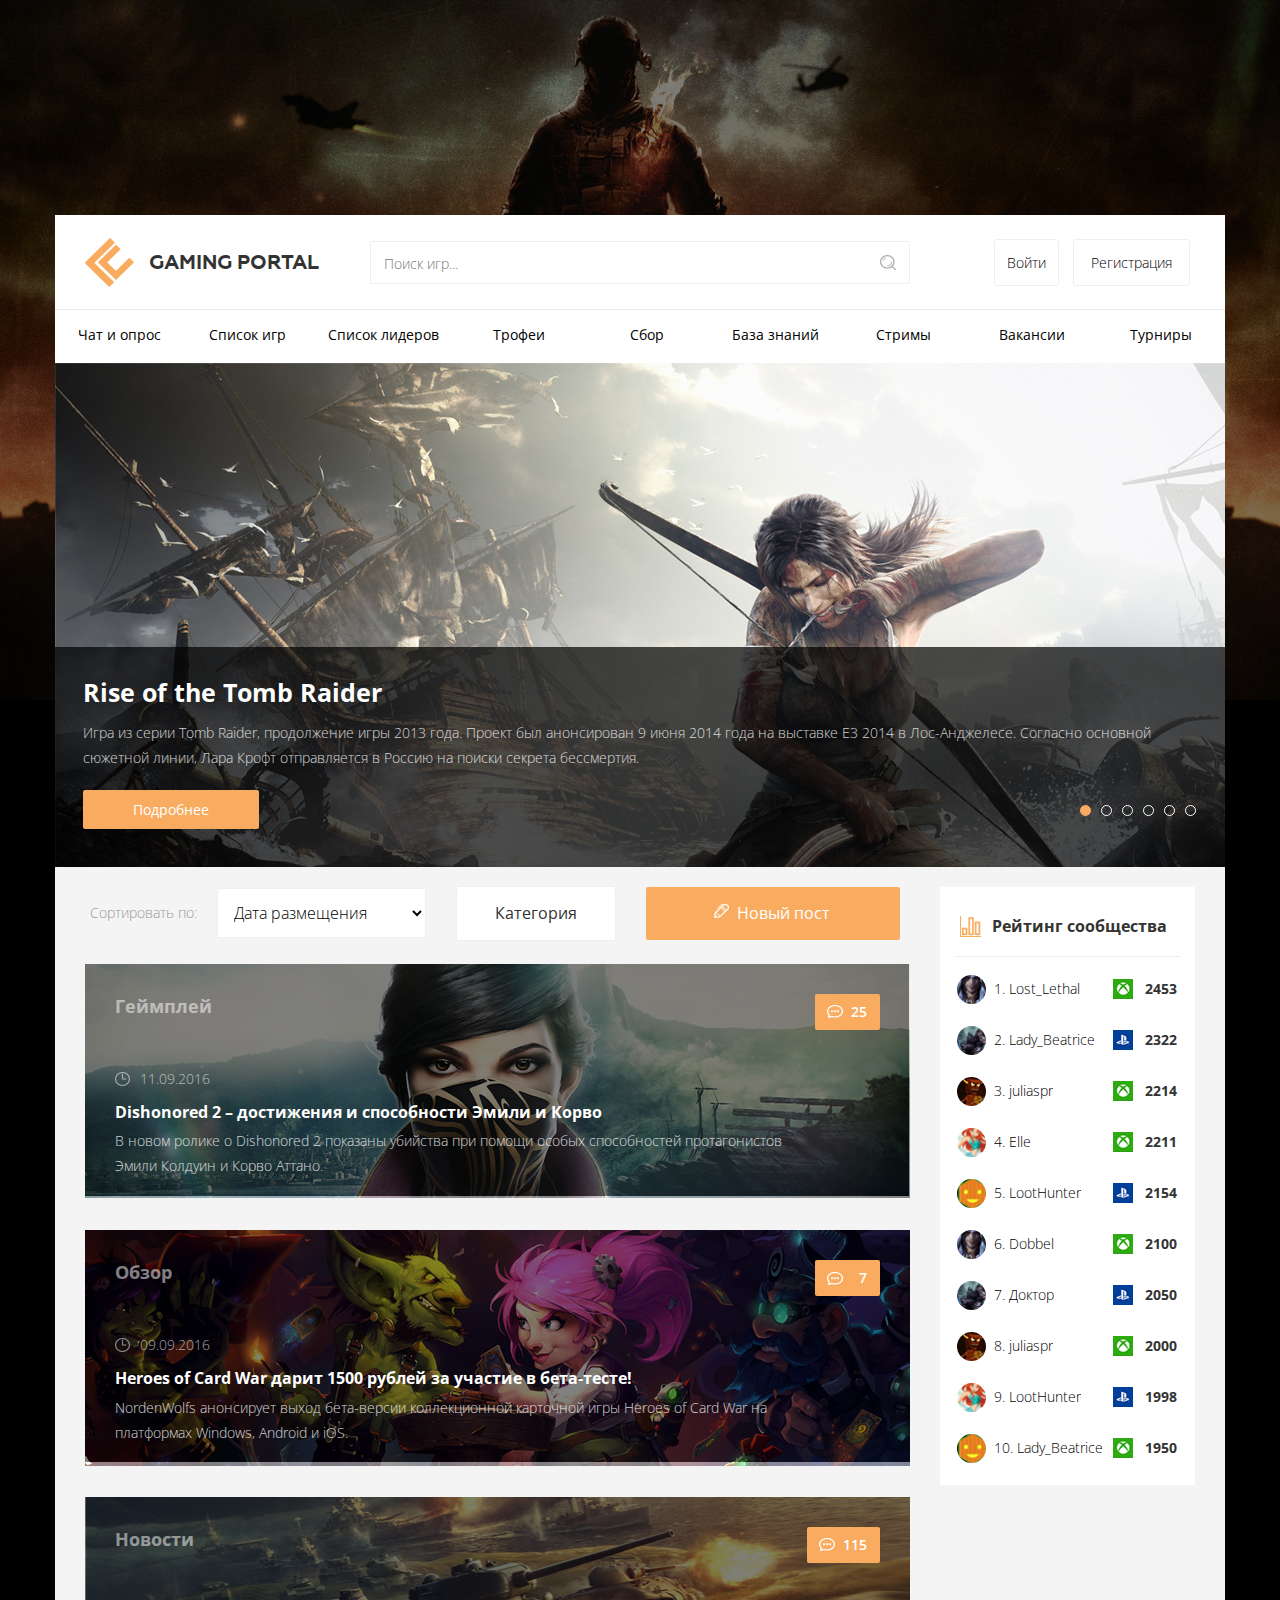
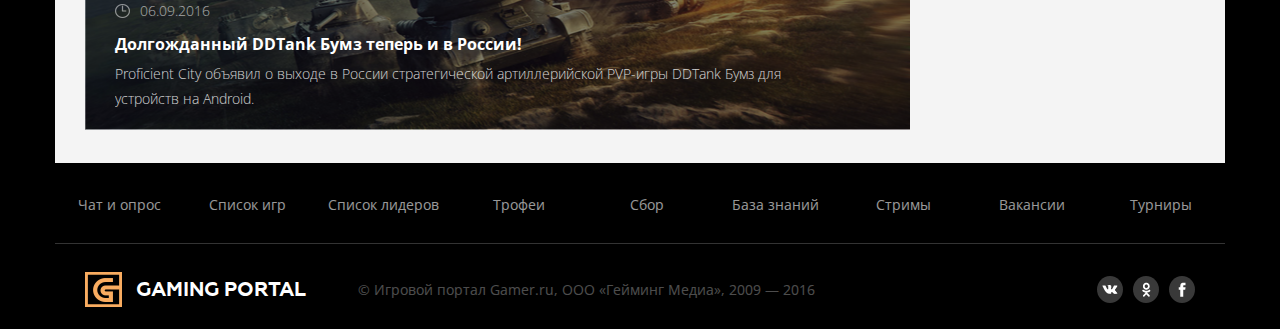
==== index.html @ e9c582f6 "first commit" ====
<!DOCTYPE html>
<html lang="en">
  <head>
    <meta content="text/html; charset=utf-8" http-equiv="Content-Type">
    <meta http-equiv="X-UA-Compatible" content="IE=edge,chrome=1">
    <meta name="viewport" content="width=device-width, initial-scale=1, minimum-scale=1, maximum-scale=1">
    <title>GamePortal2016</title>
    <link rel="stylesheet" href="https://fonts.googleapis.com/css?family=Open+Sans:300,300i,400,400i,600,600i,700,700i,800,800i&amp;amp;subset=cyrillic">
    <link rel="stylesheet" href="/static/css/normalize.css">
    <link rel="stylesheet" href="/static/css/bootstrap.css">
    <link rel="stylesheet" href="/static/css/style.css">
    <script src="/static/libs/jquery-3.1.1.min.js"></script>
    <script src="/static/libs/bootstrap.min.js"></script>
    <script src="/static/js/main.min.js"></script>
    
    
  </head>
  <body>
    
    
    <div class="wrapper">
      <div class="wrapper__content">
        <header class="header">
          <div class="container">
            <div class="layout">
              <div class="block block__header header__logo">
                <image class="header__logo-img" src="/static/img/header__logo.png" alt="logo"></image>
                <h2 class="header__logo-title">Gaming Portal</h2>
              </div>
              <div class="block block__header header__searchform">
                <input class="input input__search" type="text" name="search-games" placeholder="Поиск игр...">
              </div>
              <div class="block block__header header__login">
                <div class="header__login-img"></div><a class="header__login-log" href="#">Войти</a><a class="header__login-reg" href="#">Регистрация</a>
              </div>
            </div>
          </div>
        </header>
        <ul class="t-menu">
          <li class="t-menu__item"><a class="t-menu__link" href="/">Чат и опрос</a></li>
          <li class="t-menu__item"><a class="t-menu__link" href="/">Список игр</a></li>
          <li class="t-menu__item"><a class="t-menu__link" href="/">Список лидеров</a></li>
          <li class="t-menu__item"><a class="t-menu__link" href="/">Трофеи</a></li>
          <li class="t-menu__item"><a class="t-menu__link" href="/">Сбор</a></li>
          <li class="t-menu__item"><a class="t-menu__link" href="/">База знаний</a></li>
          <li class="t-menu__item"><a class="t-menu__link" href="/">Стримы</a></li>
          <li class="t-menu__item"><a class="t-menu__link" href="/">Вакансии</a></li>
          <li class="t-menu__item"><a class="t-menu__link" href="/">Турниры</a></li>
        </ul>
        
<link rel="stylesheet" href="/static/css/swiper.min.css"/>
<script src="/static/libs/swiper.min.js"></script>
<div class="layout">
  <div class="slider__main swiper-container">
    <div class="swiper-wrapper">
      <div class="swiper-slide slider__main-item" style="background: url(/static/img/main__slider-1.jpg) no-repeat">
        <div class="slider__main-transparency"></div>
        <div class="slider__main-content">
          <div class="container">
            <div class="block">
              <h1 class="slider__main-title">Rise of the Tomb Raider</h1>
              <p class="slider__main-desc">Игра из серии Tomb Raider, продолжение игры 2013 года. Проект был анонсирован 9 июня 2014 года на выставке E3 2014 в Лос-Анджелесе. Согласно основной сюжетной линии, Лара Крофт отправляется в Россию на поиски секрета бессмертия.</p><a class="slider__main-button" href="#">Подробнее</a>
            </div>
          </div>
        </div>
      </div>
      <div class="swiper-slide slider__main-item" style="background: url(/static/img/main__slider-2.jpg) no-repeat">
        <div class="slider__main-transparency"></div>
        <div class="slider__main-content">
          <div class="container">
            <div class="block">
              <h1 class="slider__main-title">Dishonored 2</h1>
              <p class="slider__main-desc">В новом ролике о Dishonored 2 показаны убийства при помощи особых способностей протагонистов Эмили Колдуин и Корво Аттано. В нём продемонстрированы пособности Эмили: световая стена, домино, притяжение, двойник и транспозиция, лёгкая тень, рой трупных ос, а также способности Корво.</p><a class="slider__main-button" href="#">Подробнее</a>
            </div>
          </div>
        </div>
      </div>
      <div class="swiper-slide slider__main-item" style="background: url(/static/img/main__slider-3.png) no-repeat">
        <div class="slider__main-transparency"></div>
        <div class="slider__main-content">
          <div class="container">
            <div class="block">
              <h1 class="slider__main-title">Rise of the Tomb Raider</h1>
              <p class="slider__main-desc">Игра из серии Tomb Raider, продолжение игры 2013 года. Проект был анонсирован 9 июня 2014 года на выставке E3 2014 в Лос-Анджелесе. Согласно основной сюжетной линии, Лара Крофт отправляется в Россию на поиски секрета бессмертия.</p><a class="slider__main-button" href="#">Подробнее</a>
            </div>
          </div>
        </div>
      </div>
      <div class="swiper-slide slider__main-item" style="background: url(/static/img/main__slider-1.jpg) no-repeat">
        <div class="slider__main-transparency"></div>
        <div class="slider__main-content">
          <div class="container">
            <div class="block">
              <h1 class="slider__main-title">Rise of the Tomb Raider</h1>
              <p class="slider__main-desc">В новом ролике о Dishonored 2 показаны убийства при помощи особых способностей протагонистов Эмили Колдуин и Корво Аттано. В нём продемонстрированы пособности Эмили: световая стена, домино, притяжение, двойник и транспозиция, лёгкая тень, рой трупных ос, а также способности Корво.</p><a class="slider__main-button" href="#">Подробнее</a>
            </div>
          </div>
        </div>
      </div>
      <div class="swiper-slide slider__main-item" style="background: url(/static/img/main__slider-2.jpg) no-repeat">
        <div class="slider__main-transparency"></div>
        <div class="slider__main-content">
          <div class="container">
            <div class="block">
              <h1 class="slider__main-title">Rise of the Tomb Raider</h1>
              <p class="slider__main-desc">Игра из серии Tomb Raider, продолжение игры 2013 года. Проект был анонсирован 9 июня 2014 года на выставке E3 2014 в Лос-Анджелесе. Согласно основной сюжетной линии, Лара Крофт отправляется в Россию на поиски секрета бессмертия.</p><a class="slider__main-button" href="#">Подробнее</a>
            </div>
          </div>
        </div>
      </div>
      <div class="swiper-slide slider__main-item" style="background: url(/static/img/main__slider-3.png) no-repeat">
        <div class="slider__main-transparency"></div>
        <div class="slider__main-content">
          <div class="container">
            <div class="block">
              <h1 class="slider__main-title">Rise of the Tomb Raider</h1>
              <p class="slider__main-desc">В новом ролике о Dishonored 2 показаны убийства при помощи особых способностей протагонистов Эмили Колдуин и Корво Аттано. В нём продемонстрированы пособности Эмили: световая стена, домино, притяжение, двойник и транспозиция, лёгкая тень, рой трупных ос, а также способности Корво.</p><a class="slider__main-button" href="#">Подробнее</a>
            </div>
          </div>
        </div>
      </div>
    </div>
    <div class="swiper-pagination"></div>
  </div>
</div>
<script>
  $(function () {
    var sliderMain = new Swiper('.slider__main', {
      loop: true,
      pagination: '.swiper-pagination',
      paginationClickable: true,
      autoplay: 3500,
      effect: 'fade'
    })
  });
</script>
<div class="container container__main">
  <div class="layout">
    <section class="block games">
      <div class="layout">
        <div class="sort">
          <label class="sort__label" for="games__sort-date">Сортировать по:</label>
          <select class="sort__select input" id="games__sort-date">
            <option selected="selected" disabled="disabled" hidden="hidden">Дата размещения</option>
            <option>11.09.2016</option>
            <option>11.09.2016</option>
          </select><a class="sort__category">Категория</a><a class="sort__newpost" data-toggle="modal" data-target="#modal__post">Новый пост</a>
          <div class="tags">
            <ul class="tags__list">
              <li class="tags__item">Все</li>
              <li class="tags__item">Скриншоты</li>
              <li class="tags__item">Фан-арт</li>
              <li class="tags__item">Геймплей</li>
              <li class="tags__item">Фан-видео</li>
              <li class="tags__item">Обзор</li>
              <li class="tags__item">Пресс-релизы</li>
              <li class="tags__item">Анонсы</li>
              <li class="tags__item">Выбор разработчиков</li>
            </ul>
          </div>
        </div>
        <div class="post modal fade" id="modal__post" tabindex="-1" role="dialog" aria-labelledby="modal__post-title">
          <div class="modal-dialog" role="document">
            <div class="modal-content">
              <div class="modal-body post__body">
                <div class="block">
                  <div class="layout"><a class="close modal__close" data-dismiss="modal" aria-label="Close"></a>
                    <h4 class="modal-title" id="modal__post-title">Добавить новый пост</h4>
                  </div>
                  <div class="layout">
                    <input class="input post__input post__input-name" type="text" name="name" placeholder="Название"/>
                  </div>
                  <div class="layout">
                    <select class="input post__select">
                      <option selected="selected" disabled="disabled" hidden="hidden">Выберете категорию</option>
                    </select>
                  </div>
                  <div class="layout"><a class="post__menu-bold"></a><a class="post__menu-italic"></a><a class="post__menu-regular"></a><a class="post__menu-text"></a>
                    <textarea class="input post__textarea" placeholder="Текст вашего поста..." rows="4"></textarea>
                  </div>
                  <div class="layout"><a class="post__add post__add-img">Добавить изображение</a><a class="post__add post__add-video">Добавить видео</a></div>
                  <div class="layout">
                    <label class="post__tags-title" for="post__tag">Теги:</label><br/>
                    <input class="input post__input post__input-share" id="post__tag" type="text" name="tag" placeholder="Новый тег"/><a class="post__share">Добавить</a>
                    <div class="tags">
                      <ul class="tags__list">
                        <li class="tags__item">Все</li>
                        <li class="tags__item">Скриншоты</li>
                        <li class="tags__item">Фан-арт</li>
                        <li class="tags__item">Геймплей</li>
                        <li class="tags__item">Фан-видео</li>
                        <li class="tags__item">Обзор</li>
                        <li class="tags__item">Пресс-релизы</li>
                        <li class="tags__item">Анонсы</li>
                        <li class="tags__item">Выбор разработчиков</li>
                      </ul>
                    </div>
                  </div>
                  <div class="layout">
                    <input class="input post__checkbox" id="post__agree" type="checkbox" name="agree" checked="checked"/>
                    <label class="post__label" for="post__agree">Я согласен<span>&nbsp;с условиями и положениями</span></label>
                  </div>
                  <div class="layout"><a class="post__publish">Опубликовать</a></div>
                </div>
              </div>
            </div>
          </div>
        </div>
      </div>
      <div class="layout">
        <article>
          <div class="games__item" style="background: url(/static/img/game__item-1.png) no-repeat center -.3rem">
            <div class="block"><a class="games__review">25</a>
              <div class="games__transparency">
                <div>Подробнее</div>
              </div>
            </div>
            <div class="block games__container">
              <div class="block">
                <h3 class="games__title-gameplay">Геймплей</h3>
                <div class="games__date"><span>11.09.2016</span></div>
                <h4 class="games__title">Dishonored 2 – достижения и способности Эмили и Корво</h4>
                <p class="games__desc">В новом ролике о Dishonored 2 показаны убийства при помощи особых способностей протагонистов Эмили Колдуин и Корво Аттано.</p>
              </div>
            </div>
            <div class="games__content">
              <div class="block">
                <div class="block games__header">
                  <div class="layout">
                    <div class="games__header-logo" style="background: url(/static/img/rating__logo-1.jpg) no-repeat center"></div>
                    <div class="games__header-name">1. Lost_Lethal</div>
                    <div class="games__header-fork"></div>
                    <div class="games__header-like"></div>
                    <div class="games__header-complain"></div>
                    <div class="games__header-sup">155</div>
                    <div class="games__header-arrows">
                      <div class="games__header-arrows-top"></div>
                      <div class="games__header-arrows-bot"></div>
                    </div>
                  </div>
                </div>
                <div class="block games__body">
                  <div class="layout">
                    <p class="games__text">В новом ролике о Dishonored 2 показаны убийства при помощи особых способностей протагонистов Эмили Колдуин и Корво Аттано. В нём продемонстрированы пособности Эмили: световая стена, домино, притяжение, двойник и транспозиция, лёгкая тень, рой трупных ос, а также способности Корво: изгиб времени и перенос с атакой. Оба персонажа активно пользуются пружинной миной, которая отлично раскидывает врагов.<br><br>Как видите, в ролике сделан упор на зрелищность, и приёмы тихого устранения противников вновь остались за кадром.<br><br>Ну, а для любителей выполнять достижения будет полезен их полный список (нажмите картинку для увеличения), в списке есть и сюжетные достижения, если хотите оставить место сюрпризам, не читайте.</p>
                  </div>
                </div>
                <div class="block games__footer">
                  <div class="layout">
                    <div class="games__footer-genres">
                      <ul class="games__footer-list">
                        <li>RPG</li>
                        <li>Action</li>
                        <li>Bethesda</li>
                        <li>Ubisoft</li>
                        <li>Dishonored</li>
                      </ul>
                    </div>
                  </div>
                  <div class="games__footer-slideup"><a class="games__slideup">Свернуть пост</a></div>
                </div>
              </div><a class="games__comment-link">Комментарии (24)</a>
              <div class="games__comment">
                <div class="block">
                  <div class="layout">
                    <div class="games__comment-title">Оставить свой комментарий</div>
                    <div class="games__comment-logo" style="background: url(/static/img/user__logo.jpg) no-repeat center"></div>
                    <div class="games__comment-container">
                      <textarea class="input games__comment-textarea" placeholder="Ваш комментарий..." rows="4"></textarea><a class="games__comment-answer games__comment-add">Отправить</a>
                    </div>
                  </div>
                  <div class="layout">
                    <div class="games__comment-logo" style="background: url(/static/img/comment__logo-1.jpg) no-repeat center"></div>
                    <div class="games__comment-container"><span class="games__comment-name">Lost Lethal</span><span class="games__comment-date">11.09.2016</span>
                      <p class="games__comment-text">Таким образом реализация намеченных плановых заданий позволяет оценить значение системы обучения кадров, соответствует насущным потребностям.</p><a class="games__comment-answer">Ответить</a><a class="games__comment-complain">Пожаловаться</a>
                      <div class="layout">
                        <div class="games__comment-logo" style="background: url(/static/img/comment__logo-2.jpg) no-repeat center"></div>
                        <div class="games__comment-container"><span class="games__comment-name">Elle</span><span class="games__comment-date">14.09.2016</span>
                          <p class="games__comment-text">Таким образом новая модель организационной деятельности позволяет оценить значение системы обучения кадров.</p><a class="games__comment-answer">Ответить</a><a class="games__comment-complain">Пожаловаться</a>
                        </div>
                      </div>
                    </div>
                  </div>
                  <div class="layout">
                    <div class="games__comment-logo" style="background: url(/static/img/comment__logo-3.jpg) no-repeat center"></div>
                    <div class="games__comment-container"><span class="games__comment-name">Loot Hunter</span><span class="games__comment-date">06.09.2016</span>
                      <p class="games__comment-text">Таким образом реализация намеченных плановых заданий позволяет оценить значение системы обучения кадров, соответствует насущным потребностям.</p><a class="games__comment-answer">Ответить</a><a class="games__comment-complain">Пожаловаться</a>
                    </div>
                  </div>
                  <div class="layout">
                    <div class="games__comment-logo" style="background: url(/static/img/comment__logo-4.jpg) no-repeat center"></div>
                    <div class="games__comment-container"><span class="games__comment-name">vladforn</span><span class="games__comment-date">05.09.2016</span>
                      <p class="games__comment-text">Таким образом реализация намеченных плановых заданий позволяет оценить значение системы обучения кадров, соответствует насущным потребностям.</p><a class="games__comment-answer">Ответить</a><a class="games__comment-complain">Пожаловаться</a>
                      <div class="layout">
                        <div class="games__comment-logo" style="background: url(/static/img/comment__logo-2.jpg) no-repeat center"></div>
                        <div class="games__comment-container"><span class="games__comment-name">Elle</span><span class="games__comment-date">14.09.2016</span>
                          <p class="games__comment-text">Таким образом новая модель организационной деятельности позволяет оценить значение системы обучения кадров.</p><a class="games__comment-answer">Ответить</a><a class="games__comment-complain">Пожаловаться</a>
                          <div class="layout">
                            <div class="games__comment-logo" style="background: url(/static/img/comment__logo-2.jpg) no-repeat center"></div>
                            <div class="games__comment-container"><span class="games__comment-name">Elle</span><span class="games__comment-date">14.09.2016</span>
                              <p class="games__comment-text">Таким образом новая модель организационной деятельности позволяет оценить значение системы обучения кадров.</p><a class="games__comment-answer">Ответить</a><a class="games__comment-complain">Пожаловаться</a>
                              <div class="layout">
                                <div class="games__comment-logo" style="background: url(/static/img/comment__logo-2.jpg) no-repeat center"></div>
                                <div class="games__comment-container"><span class="games__comment-name">Elle</span><span class="games__comment-date">14.09.2016</span>
                                  <p class="games__comment-text">Таким образом новая модель организационной деятельности позволяет оценить значение системы обучения кадров.</p><a class="games__comment-answer">Ответить</a><a class="games__comment-complain">Пожаловаться</a>
                                </div>
                              </div>
                            </div>
                          </div>
                        </div>
                      </div>
                    </div>
                  </div>
                  <div class="layout">
                    <div class="games__comment-logo" style="background: url(/static/img/comment__logo-5.jpg) no-repeat center"></div>
                    <div class="games__comment-container"><span class="games__comment-name">Textoplet</span><span class="games__comment-date">01.09.2016</span>
                      <p class="games__comment-text">Таким образом реализация намеченных плановых заданий позволяет оценить значение системы обучения кадров, соответствует насущным потребностям.</p><a class="games__comment-answer">Ответить</a><a class="games__comment-complain">Пожаловаться</a>
                    </div>
                  </div>
                </div><a class="games__comment-link games__comment-link-slideup">Свернуть</a>
              </div>
            </div>
          </div>
        </article>
        <article>
          <div class="games__item" style="background: url(/static/img/game__item-2.png) no-repeat center -.3rem">
            <div class="block"><a class="games__review">7</a>
              <div class="games__transparency">
                <div>Подробнее</div>
              </div>
            </div>
            <div class="block games__container">
              <div class="block">
                <h3 class="games__title-gameplay">Обзор</h3>
                <div class="games__date"><span>09.09.2016</span></div>
                <h4 class="games__title">Heroes of Card War дарит 1500 рублей за участие в бета-тесте!</h4>
                <p class="games__desc">NordenWolfs анонсирует выход бета-версии коллекционной карточной игры Heroes of Card War на платформах Windows, Android и iOS.</p>
              </div>
            </div>
            <div class="games__content">
              <div class="block">
                <div class="block games__header">
                  <div class="layout">
                    <div class="games__header-logo" style="background: url(/static/img/rating__logo-1.jpg) no-repeat center"></div>
                    <div class="games__header-name">1. Lost_Lethal</div>
                    <div class="games__header-fork"></div>
                    <div class="games__header-like"></div>
                    <div class="games__header-complain"></div>
                    <div class="games__header-sup">155</div>
                    <div class="games__header-arrows">
                      <div class="games__header-arrows-top"></div>
                      <div class="games__header-arrows-bot"></div>
                    </div>
                  </div>
                </div>
                <div class="block games__body">
                  <div class="layout">
                    <p class="games__text">В новом ролике о Dishonored 2 показаны убийства при помощи особых способностей протагонистов Эмили Колдуин и Корво Аттано. В нём продемонстрированы пособности Эмили: световая стена, домино, притяжение, двойник и транспозиция, лёгкая тень, рой трупных ос, а также способности Корво: изгиб времени и перенос с атакой. Оба персонажа активно пользуются пружинной миной, которая отлично раскидывает врагов.<br><br>Как видите, в ролике сделан упор на зрелищность, и приёмы тихого устранения противников вновь остались за кадром.<br><br>Ну, а для любителей выполнять достижения будет полезен их полный список (нажмите картинку для увеличения), в списке есть и сюжетные достижения, если хотите оставить место сюрпризам, не читайте.</p>
                  </div>
                </div>
                <div class="block games__footer">
                  <div class="layout">
                    <div class="games__footer-genres">
                      <ul class="games__footer-list">
                        <li>RPG</li>
                        <li>Action</li>
                        <li>Bethesda</li>
                        <li>Ubisoft</li>
                        <li>Dishonored</li>
                      </ul>
                    </div>
                  </div>
                  <div class="games__footer-slideup"><a class="games__slideup">Свернуть пост</a></div>
                </div>
              </div><a class="games__comment-link">Комментарии (24)</a>
              <div class="games__comment">
                <div class="block">
                  <div class="layout">
                    <div class="games__comment-title">Оставить свой комментарий</div>
                    <div class="games__comment-logo" style="background: url(/static/img/user__logo.jpg) no-repeat center"></div>
                    <div class="games__comment-container">
                      <textarea class="input games__comment-textarea" placeholder="Ваш комментарий..." rows="4"></textarea><a class="games__comment-answer games__comment-add">Отправить</a>
                    </div>
                  </div>
                  <div class="layout">
                    <div class="games__comment-logo" style="background: url(/static/img/comment__logo-1.jpg) no-repeat center"></div>
                    <div class="games__comment-container"><span class="games__comment-name">Lost Lethal</span><span class="games__comment-date">11.09.2016</span>
                      <p class="games__comment-text">Таким образом реализация намеченных плановых заданий позволяет оценить значение системы обучения кадров, соответствует насущным потребностям.</p><a class="games__comment-answer">Ответить</a><a class="games__comment-complain">Пожаловаться</a>
                      <div class="layout">
                        <div class="games__comment-logo" style="background: url(/static/img/comment__logo-2.jpg) no-repeat center"></div>
                        <div class="games__comment-container"><span class="games__comment-name">Elle</span><span class="games__comment-date">14.09.2016</span>
                          <p class="games__comment-text">Таким образом новая модель организационной деятельности позволяет оценить значение системы обучения кадров.</p><a class="games__comment-answer">Ответить</a><a class="games__comment-complain">Пожаловаться</a>
                        </div>
                      </div>
                    </div>
                  </div>
                  <div class="layout">
                    <div class="games__comment-logo" style="background: url(/static/img/comment__logo-3.jpg) no-repeat center"></div>
                    <div class="games__comment-container"><span class="games__comment-name">Loot Hunter</span><span class="games__comment-date">06.09.2016</span>
                      <p class="games__comment-text">Таким образом реализация намеченных плановых заданий позволяет оценить значение системы обучения кадров, соответствует насущным потребностям.</p><a class="games__comment-answer">Ответить</a><a class="games__comment-complain">Пожаловаться</a>
                    </div>
                  </div>
                  <div class="layout">
                    <div class="games__comment-logo" style="background: url(/static/img/comment__logo-4.jpg) no-repeat center"></div>
                    <div class="games__comment-container"><span class="games__comment-name">vladforn</span><span class="games__comment-date">05.09.2016</span>
                      <p class="games__comment-text">Таким образом реализация намеченных плановых заданий позволяет оценить значение системы обучения кадров, соответствует насущным потребностям.</p><a class="games__comment-answer">Ответить</a><a class="games__comment-complain">Пожаловаться</a>
                      <div class="layout">
                        <div class="games__comment-logo" style="background: url(/static/img/comment__logo-2.jpg) no-repeat center"></div>
                        <div class="games__comment-container"><span class="games__comment-name">Elle</span><span class="games__comment-date">14.09.2016</span>
                          <p class="games__comment-text">Таким образом новая модель организационной деятельности позволяет оценить значение системы обучения кадров.</p><a class="games__comment-answer">Ответить</a><a class="games__comment-complain">Пожаловаться</a>
                          <div class="layout">
                            <div class="games__comment-logo" style="background: url(/static/img/comment__logo-2.jpg) no-repeat center"></div>
                            <div class="games__comment-container"><span class="games__comment-name">Elle</span><span class="games__comment-date">14.09.2016</span>
                              <p class="games__comment-text">Таким образом новая модель организационной деятельности позволяет оценить значение системы обучения кадров.</p><a class="games__comment-answer">Ответить</a><a class="games__comment-complain">Пожаловаться</a>
                              <div class="layout">
                                <div class="games__comment-logo" style="background: url(/static/img/comment__logo-2.jpg) no-repeat center"></div>
                                <div class="games__comment-container"><span class="games__comment-name">Elle</span><span class="games__comment-date">14.09.2016</span>
                                  <p class="games__comment-text">Таким образом новая модель организационной деятельности позволяет оценить значение системы обучения кадров.</p><a class="games__comment-answer">Ответить</a><a class="games__comment-complain">Пожаловаться</a>
                                </div>
                              </div>
                            </div>
                          </div>
                        </div>
                      </div>
                    </div>
                  </div>
                  <div class="layout">
                    <div class="games__comment-logo" style="background: url(/static/img/comment__logo-5.jpg) no-repeat center"></div>
                    <div class="games__comment-container"><span class="games__comment-name">Textoplet</span><span class="games__comment-date">01.09.2016</span>
                      <p class="games__comment-text">Таким образом реализация намеченных плановых заданий позволяет оценить значение системы обучения кадров, соответствует насущным потребностям.</p><a class="games__comment-answer">Ответить</a><a class="games__comment-complain">Пожаловаться</a>
                    </div>
                  </div>
                </div><a class="games__comment-link games__comment-link-slideup">Свернуть</a>
              </div>
            </div>
          </div>
        </article>
        <article>
          <div class="games__item" style="background: url(/static/img/game__item-3.png) no-repeat center -.3rem">
            <div class="block"><a class="games__review">115</a>
              <div class="games__transparency">
                <div>Подробнее</div>
              </div>
            </div>
            <div class="block games__container">
              <div class="block">
                <h3 class="games__title-gameplay">Новости</h3>
                <div class="games__date"><span>06.09.2016</span></div>
                <h4 class="games__title">Долгожданный DDTank Бумз теперь и в России!</h4>
                <p class="games__desc">Proficient City объявил о выходе в России стратегической артиллерийской PVP-игры DDTank Бумз для устройств на Android.</p>
              </div>
            </div>
            <div class="games__content">
              <div class="block">
                <div class="block games__header">
                  <div class="layout">
                    <div class="games__header-logo" style="background: url(/static/img/rating__logo-1.jpg) no-repeat center"></div>
                    <div class="games__header-name">1. Lost_Lethal</div>
                    <div class="games__header-fork"></div>
                    <div class="games__header-like"></div>
                    <div class="games__header-complain"></div>
                    <div class="games__header-sup">155</div>
                    <div class="games__header-arrows">
                      <div class="games__header-arrows-top"></div>
                      <div class="games__header-arrows-bot"></div>
                    </div>
                  </div>
                </div>
                <div class="block games__body">
                  <div class="layout">
                    <p class="games__text">В новом ролике о Dishonored 2 показаны убийства при помощи особых способностей протагонистов Эмили Колдуин и Корво Аттано. В нём продемонстрированы пособности Эмили: световая стена, домино, притяжение, двойник и транспозиция, лёгкая тень, рой трупных ос, а также способности Корво: изгиб времени и перенос с атакой. Оба персонажа активно пользуются пружинной миной, которая отлично раскидывает врагов.<br><br>Как видите, в ролике сделан упор на зрелищность, и приёмы тихого устранения противников вновь остались за кадром.<br><br>Ну, а для любителей выполнять достижения будет полезен их полный список (нажмите картинку для увеличения), в списке есть и сюжетные достижения, если хотите оставить место сюрпризам, не читайте.</p>
                  </div>
                </div>
                <div class="block games__footer">
                  <div class="layout">
                    <div class="games__footer-genres">
                      <ul class="games__footer-list">
                        <li>RPG</li>
                        <li>Action</li>
                        <li>Bethesda</li>
                        <li>Ubisoft</li>
                        <li>Dishonored</li>
                      </ul>
                    </div>
                  </div>
                  <div class="games__footer-slideup"><a class="games__slideup">Свернуть пост</a></div>
                </div>
              </div><a class="games__comment-link">Комментарии (24)</a>
              <div class="games__comment">
                <div class="block">
                  <div class="layout">
                    <div class="games__comment-title">Оставить свой комментарий</div>
                    <div class="games__comment-logo" style="background: url(/static/img/user__logo.jpg) no-repeat center"></div>
                    <div class="games__comment-container">
                      <textarea class="input games__comment-textarea" placeholder="Ваш комментарий..." rows="4"></textarea><a class="games__comment-answer games__comment-add">Отправить</a>
                    </div>
                  </div>
                  <div class="layout">
                    <div class="games__comment-logo" style="background: url(/static/img/comment__logo-1.jpg) no-repeat center"></div>
                    <div class="games__comment-container"><span class="games__comment-name">Lost Lethal</span><span class="games__comment-date">11.09.2016</span>
                      <p class="games__comment-text">Таким образом реализация намеченных плановых заданий позволяет оценить значение системы обучения кадров, соответствует насущным потребностям.</p><a class="games__comment-answer">Ответить</a><a class="games__comment-complain">Пожаловаться</a>
                      <div class="layout">
                        <div class="games__comment-logo" style="background: url(/static/img/comment__logo-2.jpg) no-repeat center"></div>
                        <div class="games__comment-container"><span class="games__comment-name">Elle</span><span class="games__comment-date">14.09.2016</span>
                          <p class="games__comment-text">Таким образом новая модель организационной деятельности позволяет оценить значение системы обучения кадров.</p><a class="games__comment-answer">Ответить</a><a class="games__comment-complain">Пожаловаться</a>
                        </div>
                      </div>
                    </div>
                  </div>
                  <div class="layout">
                    <div class="games__comment-logo" style="background: url(/static/img/comment__logo-3.jpg) no-repeat center"></div>
                    <div class="games__comment-container"><span class="games__comment-name">Loot Hunter</span><span class="games__comment-date">06.09.2016</span>
                      <p class="games__comment-text">Таким образом реализация намеченных плановых заданий позволяет оценить значение системы обучения кадров, соответствует насущным потребностям.</p><a class="games__comment-answer">Ответить</a><a class="games__comment-complain">Пожаловаться</a>
                    </div>
                  </div>
                  <div class="layout">
                    <div class="games__comment-logo" style="background: url(/static/img/comment__logo-4.jpg) no-repeat center"></div>
                    <div class="games__comment-container"><span class="games__comment-name">vladforn</span><span class="games__comment-date">05.09.2016</span>
                      <p class="games__comment-text">Таким образом реализация намеченных плановых заданий позволяет оценить значение системы обучения кадров, соответствует насущным потребностям.</p><a class="games__comment-answer">Ответить</a><a class="games__comment-complain">Пожаловаться</a>
                      <div class="layout">
                        <div class="games__comment-logo" style="background: url(/static/img/comment__logo-2.jpg) no-repeat center"></div>
                        <div class="games__comment-container"><span class="games__comment-name">Elle</span><span class="games__comment-date">14.09.2016</span>
                          <p class="games__comment-text">Таким образом новая модель организационной деятельности позволяет оценить значение системы обучения кадров.</p><a class="games__comment-answer">Ответить</a><a class="games__comment-complain">Пожаловаться</a>
                          <div class="layout">
                            <div class="games__comment-logo" style="background: url(/static/img/comment__logo-2.jpg) no-repeat center"></div>
                            <div class="games__comment-container"><span class="games__comment-name">Elle</span><span class="games__comment-date">14.09.2016</span>
                              <p class="games__comment-text">Таким образом новая модель организационной деятельности позволяет оценить значение системы обучения кадров.</p><a class="games__comment-answer">Ответить</a><a class="games__comment-complain">Пожаловаться</a>
                              <div class="layout">
                                <div class="games__comment-logo" style="background: url(/static/img/comment__logo-2.jpg) no-repeat center"></div>
                                <div class="games__comment-container"><span class="games__comment-name">Elle</span><span class="games__comment-date">14.09.2016</span>
                                  <p class="games__comment-text">Таким образом новая модель организационной деятельности позволяет оценить значение системы обучения кадров.</p><a class="games__comment-answer">Ответить</a><a class="games__comment-complain">Пожаловаться</a>
                                </div>
                              </div>
                            </div>
                          </div>
                        </div>
                      </div>
                    </div>
                  </div>
                  <div class="layout">
                    <div class="games__comment-logo" style="background: url(/static/img/comment__logo-5.jpg) no-repeat center"></div>
                    <div class="games__comment-container"><span class="games__comment-name">Textoplet</span><span class="games__comment-date">01.09.2016</span>
                      <p class="games__comment-text">Таким образом реализация намеченных плановых заданий позволяет оценить значение системы обучения кадров, соответствует насущным потребностям.</p><a class="games__comment-answer">Ответить</a><a class="games__comment-complain">Пожаловаться</a>
                    </div>
                  </div>
                </div><a class="games__comment-link games__comment-link-slideup">Свернуть</a>
              </div>
            </div>
          </div>
        </article>
      </div>
    </section>
    <div class="block rating">
      <div class="rating__content">
        <div class="container">
          <div class="layout">
            <div class="rating__header">
              <h4 class="rating__title">Рейтинг сообщества</h4>
            </div>
          </div>
        </div>
        <div class="containers">
          <div class="layout">
            <ul class="rating__list">
              <li class="rating__item">
                <div class="rating__logo" style="background: url(/static/img/rating__logo-1.jpg) no-repeat center"></div>
                <div class="rating__link-container"><a class="rating__link" href="#">1. Lost_Lethal</a></div>
                <div class="rating__score-logo" style="background: url(/static/img/rating__score-1.jpg)"></div><span class="rating__score">2453</span>
              </li>
              <li class="rating__item">
                <div class="rating__logo" style="background: url(/static/img/rating__logo-2.jpg) no-repeat center"></div>
                <div class="rating__link-container"><a class="rating__link" href="#">2. Lady_Beatrice</a></div>
                <div class="rating__score-logo" style="background: url(/static/img/rating__score-2.jpg)"></div><span class="rating__score">2322</span>
              </li>
              <li class="rating__item">
                <div class="rating__logo" style="background: url(/static/img/rating__logo-3.jpg) no-repeat center"></div>
                <div class="rating__link-container"><a class="rating__link" href="#">3. juliaspr</a></div>
                <div class="rating__score-logo" style="background: url(/static/img/rating__score-1.jpg)"></div><span class="rating__score">2214</span>
              </li>
              <li class="rating__item">
                <div class="rating__logo" style="background: url(/static/img/rating__logo-4.jpg) no-repeat center"></div>
                <div class="rating__link-container"><a class="rating__link" href="#">4. Elle</a></div>
                <div class="rating__score-logo" style="background: url(/static/img/rating__score-1.jpg)"></div><span class="rating__score">2211</span>
              </li>
              <li class="rating__item">
                <div class="rating__logo" style="background: url(/static/img/rating__logo-5.jpg) no-repeat center"></div>
                <div class="rating__link-container"><a class="rating__link" href="#">5. LootHunter</a></div>
                <div class="rating__score-logo" style="background: url(/static/img/rating__score-2.jpg)"></div><span class="rating__score">2154</span>
              </li>
              <li class="rating__item">
                <div class="rating__logo" style="background: url(/static/img/rating__logo-1.jpg) no-repeat center"></div>
                <div class="rating__link-container"><a class="rating__link" href="#">6. Dobbel</a></div>
                <div class="rating__score-logo" style="background: url(/static/img/rating__score-1.jpg)"></div><span class="rating__score">2100</span>
              </li>
              <li class="rating__item">
                <div class="rating__logo" style="background: url(/static/img/rating__logo-2.jpg) no-repeat center"></div>
                <div class="rating__link-container"><a class="rating__link" href="#">7. Доктор</a></div>
                <div class="rating__score-logo" style="background: url(/static/img/rating__score-2.jpg)"></div><span class="rating__score">2050</span>
              </li>
              <li class="rating__item">
                <div class="rating__logo" style="background: url(/static/img/rating__logo-3.jpg) no-repeat center"></div>
                <div class="rating__link-container"><a class="rating__link" href="#">8. juliaspr</a></div>
                <div class="rating__score-logo" style="background: url(/static/img/rating__score-1.jpg)"></div><span class="rating__score">2000</span>
              </li>
              <li class="rating__item">
                <div class="rating__logo" style="background: url(/static/img/rating__logo-4.jpg) no-repeat center"></div>
                <div class="rating__link-container"><a class="rating__link" href="#">9. LootHunter</a></div>
                <div class="rating__score-logo" style="background: url(/static/img/rating__score-2.jpg)"></div><span class="rating__score">1998</span>
              </li>
              <li class="rating__item">
                <div class="rating__logo" style="background: url(/static/img/rating__logo-5.jpg) no-repeat center"></div>
                <div class="rating__link-container"><a class="rating__link" href="#">10. Lady_Beatrice</a></div>
                <div class="rating__score-logo" style="background: url(/static/img/rating__score-1.jpg)"></div><span class="rating__score">1950</span>
              </li>
            </ul>
          </div>
        </div>
      </div>
    </div>
  </div>
</div>
      </div>
      <ul class="b-menu">
        <li class="b-menu__item"><a class="b-menu__link" href="/">Чат и опрос</a></li>
        <li class="b-menu__item"><a class="b-menu__link" href="/">Список игр</a></li>
        <li class="b-menu__item"><a class="b-menu__link" href="/">Список лидеров</a></li>
        <li class="b-menu__item"><a class="b-menu__link" href="/">Трофеи</a></li>
        <li class="b-menu__item"><a class="b-menu__link" href="/">Сбор</a></li>
        <li class="b-menu__item"><a class="b-menu__link" href="/">База знаний</a></li>
        <li class="b-menu__item"><a class="b-menu__link" href="/">Стримы</a></li>
        <li class="b-menu__item"><a class="b-menu__link" href="/">Вакансии</a></li>
        <li class="b-menu__item"><a class="b-menu__link" href="/">Турниры</a></li>
      </ul>
      <footer class="footer">
        <div class="container">
          <div class="layout">
            <div class="block block__footer footer__logo">
              <image class="footer__logo-img" src="/static/img/footer__logo.png" alt="logo"></image>
              <h2 class="footer__logo-title">Gaming Portal</h2>
            </div>
            <div class="block block__footer footer__copyright"><span class="footer__copyright-text">&copy; Игровой портал Gamer.ru, ООО «Гейминг Медиа», 2009 — 2016</span></div>
            <div class="block block__footer footer__social"><a class="footer__social-link footer__social-fb" href="#0" target="_blank"></a><a class="footer__social-link footer__social-ok" href="#0" target="_blank"></a><a class="footer__social-link footer__social-vk" href="#0" target="_blank"></a></div>
          </div>
        </div>
      </footer>
    </div>
  </body>
</html>
---- static/css/style.css ----
.b-menu{width:100%;display:table}.b-menu__item{display:table-cell;min-width:10rem;text-align:center;padding:3.2rem 0 2.8rem}.b-menu__link{display:inline-block;font-weight:400;color:#fff;opacity:.6;text-decoration:none;transition:all .2s}.b-menu__link:hover{opacity:1}
@font-face{font-family:'Geometria Bold';src:url(/static/fonts/geometria-bold-webfont.woff2) format('woff2'),url(/static/fonts/geometria-bold-webfont.woff) format('woff')}
body,html{height:100%;margin:0}.wrapper__content{min-height:100%;margin-bottom:0}.wrapper__content::after{content:"";display:block}.footer{padding:2.8rem 0 2.2rem;color:#fff;border-top:.1rem solid #333}.footer__logo{width:25%}.footer__logo-img,.footer__logo-title{display:inline-block;vertical-align:middle}.footer__logo-title{padding-left:1.4rem;text-transform:uppercase;font-family:'Geometria Bold';font-size:2rem;color:#fff}.footer__copyright{width:50%}.footer__copyright-text{font-size:1.4rem;opacity:.3;margin-left:-1.2rem}.footer__social{width:25%}.footer__social-link{display:inline-block;float:right;margin-left:1rem;background-color:#393939;background-position:center;background-repeat:no-repeat;width:2.6rem;height:2.7rem;border-radius:50%}.footer__social-link:hover{background-color:#f9ac60;transition:all .2s}.footer__social-link::after{content:"";display:table;clear:both}.footer__social-vk{background-image:url(/static/img/social__vk.png)}.footer__social-ok{background-image:url(/static/img/social__ok.png)}.footer__social-fb{background-image:url(/static/img/social__fb.png)}
.games{width:75%;display:inline-block;vertical-align:top}.games__item{margin-bottom:3rem}.games__transparency{cursor:pointer;text-align:center;position:absolute;z-index:5;width:100%;left:0;opacity:0;transition:all .2s}.games__transparency:hover{background:#000;opacity:.8;transition:all .2s}.games__transparency div{font-size:1.4rem;font-weight:300;color:#fff;background:url(../img/games__transparency.png) no-repeat left center;display:inline-block;padding-left:3.7rem;line-height:23rem}.games__container{max-width:90%;color:#fff;padding-top:3.2rem}.games__title{font-size:1.6rem;font-weight:700}.games__title-gameplay{font-size:1.8rem;font-weight:700;opacity:.5}.games__date{display:inline-block;margin:5.2rem 0 1.5rem;padding-left:25px;background:url(../img/game__date.png) no-repeat left center}.games__date span,.games__desc{font-size:1.4rem;font-weight:300;opacity:.6}.games__desc{display:inline-block;opacity:.8;line-height:2.5rem;margin:.7rem 0 2.2rem;max-height:5rem;overflow:hidden}.games__review{color:#fff;font-size:1.4rem;font-weight:600;background:#f9ac60 url(../img/game__review.png) no-repeat 1.2rem 50%;border-radius:.2rem;padding:.8rem 1.3rem .8rem 3.6rem;position:absolute;top:3rem;right:3rem;min-width:6.5rem;text-align:right}.games__content{display:none;color:#000;padding-top:2.5rem;background-color:#fff}.games__header{margin-top:-.5rem;margin-bottom:.3rem}.games__header .layout>div{display:inline-block;vertical-align:middle;font-size:1.4rem}.games__header-logo{width:3.4rem;height:3.3rem;border-radius:50%;margin-right:1.6rem}.games__text{font-size:1.4rem;font-weight:300;line-height:2.5rem}.games__footer{padding-top:.8rem}.games__footer-list{width:100%;font-size:1.4rem;font-weight:300}.games__comment-container::after,.games__comment::after,.games__footer-list::after{content:"";display:table;clear:both}.games__footer-list li{float:left;margin-right:.9rem;background-color:#f4f4f4;border-radius:1.5rem;padding:1.3rem 4rem}.games__footer-slideup{text-align:center;padding:3.8rem 0}.games__footer-slideup>a{color:#fff;background-color:#f9ac60;border-radius:.2rem;padding:1rem 4rem}.games__comment{padding:1.5rem 0 0 .4rem;background-color:#faf7f0;display:none}.games__comment>.block>.layout{padding-top:1.7rem}.games__comment>.block>.layout>.games__comment-container{border-bottom:.1rem solid #d4d4d4;padding-bottom:1.9rem}.games__comment>.block>.layout:first-child{padding-top:0}.games__comment>.block>.layout:first-child>.games__comment-container{padding-bottom:1rem}.games__comment>.block>.layout:last-child>.games__comment-container{border-bottom:none}.games__comment-title{font-size:1.4rem;font-weight:700;margin:.5rem 0 2rem}.games__comment-textarea{font-family:'Open Sans',sans-serif;padding:.5rem;width:100%;display:block;font-size:1.4rem;font-weight:300;resize:vertical;border:none;max-height:40rem}.games__comment-textarea:focus{outline:none}.games__comment-textarea+.games__comment-add{margin:1.2rem 0 .5rem}.games__comment-link{display:block;color:#f9ac60;border:.1rem solid #f9ac60;font-size:1.6rem;font-weight:300;text-align:center;background:url(../img/game__comment.png) no-repeat 33.3rem 49%;padding:1rem 0;padding-left:2.6rem;margin-top:-.4rem}.games__comment-link-slideup{background:0 0;padding-left:0;margin-top:0;margin-left:-.4rem;background:#fff}.games__comment-logo{font-size:1.3rem;width:5.5rem;height:5.5rem;border-radius:50%;float:left}.games__comment-container{padding-left:7rem}.games__comment-container .layout{padding-top:2rem}.games__comment-date,.games__comment-name{font-size:1.3rem;font-weight:700;position:relative;top:-.4rem}.games__comment-date{font-weight:300;opacity:.5;left:.8rem}.games__comment-text{font-size:1.3rem;font-weight:300;line-height:2rem;margin:0;margin-bottom:.8rem}.games__comment-answer{display:inline-block;line-height:1.8rem;font-size:1.3rem;color:#fff;background-color:#f9ac60;border-radius:.2rem;padding:.2rem 0;margin-right:2rem;width:13.6rem;text-align:center}.games__comment-complain{font-size:1.3rem;text-decoration:underline;font-weight:300;background:url(../img/games__complain-small.png) no-repeat left center;padding-left:1.9rem;position:relative;top:-.2rem}
.header{padding:2.3rem 0 2.2rem}.header__logo{width:25%}.header__logo-img,.header__logo-title{display:inline-block;vertical-align:middle}.header__logo-title{padding-left:1.5rem;text-transform:uppercase;font-family:'Geometria Bold';font-size:2rem}.header__searchform{width:50%}.header__login{width:25%}.header__login-img{width:4rem;height:4rem;display:inline-block;vertical-align:middle;background:#f9ac60 url(/static/img/header__user-nologin.png) no-repeat center;border-radius:50%;visibility:hidden}.header__login-log{margin:0 1.4rem;padding:1.25rem 1.2rem}.header__login-reg{padding:1.25rem 1.7rem}.header__login-log,.header__login-reg{display:inline-block;vertical-align:middle;background:0 0;border:.1rem solid #efefef;border-radius:.2rem .3rem .3rem .2rem;font-weight:300}.header__login-log:hover,.header__login-reg:hover{border-color:#f9ac60;color:#f9ac60;transition:all .2s}
*{box-sizing:border-box}html{font-size:62.5%;font-family:'Open Sans',sans-serif}body{background:#000 url(../img/body__background.png) no-repeat center top;background-attachment:fixed}h1,h2,h3,h4{padding:0;margin:0}h2{font-size:2rem}h3{font-size:1.8rem}h4{font-size:1.6rem}a{font-size:1.4rem;color:#000;cursor:pointer;text-decoration:none}a:focus,a:hover{outline:none;text-decoration:none}ul{padding:0;margin:0;list-style:none}.wrapper{width:117rem;min-width:117rem;margin:0 auto;margin-top:21.5rem}.wrapper__content{background:#fff}.container{padding-right:1.5rem;padding-left:1.5rem;margin-right:auto;margin-left:auto}.container__main{background:#f4f4f4;padding-top:.5rem}.container::after,.container::before{display:table;content:" "}.container::after{clear:both}.layout{font-size:0}.layout::after,.layout::before{display:table;content:" "}.layout::after{clear:both}.block{position:relative;min-height:.1rem;padding-left:1.5rem;padding-right:1.5rem}.block__footer,.block__header{display:inline-block;vertical-align:middle}.input{font-size:1.4rem;font-weight:300;border:.1rem solid #efefef;border-radius:.2rem .3rem .3rem .2rem;background:#fff;transition:all .2s}.input:focus{outline:none;border-color:#f9ac60}.input__search{width:100%;background:url(/static/img/input__loupe.png) no-repeat center left;background-position-x:97.5%;padding:1.2rem 0 .9rem 1.3rem}.input__button{display:inline-block;vertical-align:middle;background:0 0;cursor:pointer;transition:all .2s}.input__button:hover{border-color:#f9ac60;color:#f9ac60}.input__button:focus{border-color:#efefef}
.post__body{background-color:#f4f4f4;border-top:.4rem solid #f9ac60;padding-top:2.2rem}.post__body .layout{margin-bottom:2.4rem}.post__body .layout:last-child{text-align:center}.post .modal-title{text-align:center;font-size:2.2rem;font-weight:700}.post__input{padding:.9rem .9rem .9rem 1.3rem}.post__input-share{width:75%;margin-right:5%}.post__input-name{width:100%}.post__share{width:20%;background-color:#f9ac60;border-radius:.2rem;color:#fff;display:inline-block;line-height:4rem;text-align:center}.post__share:hover{background-color:#ffa145}.post__select{width:100%;padding:.8rem .9rem .9rem}.post__menu{background-color:#f9ac60;border-radius:.2rem}.post__textarea{font-family:'Open Sans',sans-serif;padding:.9rem .9rem .9rem 1.3rem;width:100%;display:block;font-size:1.4rem;font-weight:300;resize:vertical;max-height:40rem;border:1px solid #efefef}.post__textarea:focus{outline:none}.post__add{font-size:1.4rem;font-weight:400;text-decoration:underline;transition:all .2s}.post__add:hover{color:#f9ac60}.post__tags-title{display:inline-block;font-size:1.6rem;font-weight:700;margin-bottom:1rem}.post__checkbox,.post__label{cursor:pointer}.post__label{font-size:1.4rem;font-weight:400}.post__add:hover,.post__label span{text-decoration:underline}.post__publish{color:#fff;display:inline-block;line-height:4.9rem;padding-left:8.2rem;padding-right:5.8rem;text-align:center;background-color:#f9ac60;border-radius:.2rem;text-transform:uppercase;font-weight:400}
.rating{width:25%;display:inline-block;margin-top:1.5rem}.rating__content{background:#fff}.rating__header{background:url(../img/main__raiting-logo.png) no-repeat;background-position:.5rem 2.9rem;border-bottom:.1rem solid #ebebeb;padding:3.1rem 0 2rem 3.7rem}.rating__title{font-size:1.6rem;font-weight:700}.rating__list{padding:1.8rem 1.7rem 0}.rating__item{margin-bottom:2.2rem}.rating__link,.rating__logo{display:inline-block;vertical-align:middle}.rating__logo{width:2.9rem;height:2.9rem;border-radius:50%;margin-right:.8rem}.rating__link{font-weight:300;max-width:11rem;overflow:hidden;text-overflow:ellipsis;white-space:nowrap}.rating__link-container{width:54%}.rating__link:hover{color:#f9ac60;text-decoration:underline}.rating__link-container,.rating__score,.rating__score-logo{display:inline-block;vertical-align:middle}.rating__score{font-size:1.4rem;font-weight:700}.rating__score-logo{width:2rem;height:2rem;margin-right:1.2rem}
.slider__main{width:100%;height:50.4rem}.slider__main-transparency{position:absolute;bottom:0;background:#000;opacity:.7;z-index:5;width:100%;padding:11rem 0}.slider__main-content{position:absolute;bottom:0;color:#fff;line-height:2.5rem;z-index:10;margin-bottom:7.1rem;margin-left:-.2rem}.slider__main-title{display:inline-block;font-size:2.5rem;font-weight:700}.slider__main-desc{font-size:1.4rem;font-weight:300;opacity:.8;margin:0;position:relative;top:.5rem;max-height:5rem;overflow:hidden}.slider__main-button{color:#fff;background:#f9ac60;border-radius:.2rem;padding:1rem 5rem;position:relative;top:3.2rem;z-index:100}.swiper-pagination{display:inline-table;width:auto!important;text-align:right!important;bottom:5.1rem!important;left:unset!important;right:2.4rem}.swiper-pagination-bullet{width:1.1rem!important;height:1.1rem!important;border:.1rem solid #fff!important;background:0 0!important;opacity:1!important}.swiper-pagination-bullet-active{border:.1rem solid #f9ac60!important;background:#f9ac60!important}
.sort,.sort__category,.sort__label,.sort__newpost,.sort__select{display:inline-block;vertical-align:middle}.sort{width:100%;padding:1.4rem 0 2.3rem .5rem}.sort__label,.sort__select{color:#999;font-size:1.4rem;font-weight:300;margin-right:2rem}.sort__select{font-family:'Open Sans',sans-serif;font-size:1.6rem;color:#000;border-radius:.2rem;padding:1.2rem 4.2rem 1.2rem 1.2rem;margin-right:3rem}.sort__category,.sort__newpost{font-size:1.6rem;font-weight:400}.sort__category{text-align:center;background-color:#fff;border:.1rem solid #efefef;cursor:pointer;margin-right:3rem;color:#333;border-radius:.3rem;padding:1.5rem 3.8rem}.sort .tags{display:none}.sort__newpost{color:#fff;border-radius:.2rem;background:#f9ac60 url(../img/sort__newpost.png) no-repeat 6.8rem 1.7rem;padding:1.5rem 7rem 1.5rem 9.1rem}
.t-menu{width:100%;display:table}.t-menu__item{display:table-cell;min-width:10rem;text-align:center;border-top:1px solid #eaeaea;cursor:pointer;transition:all .2s}.t-menu__item:hover{background:#f1f1f1}.t-menu__link{display:inline-block;padding:1.5rem 0 1.8rem;font-weight:400;color:#000;text-decoration:none}
.tags{font-size:1.4rem}.tags__list{width:100%}.tags__list::after{content:"";display:table;clear:both}.tags__item{width:17%;margin-right:3.75%;background-color:#fff;border-radius:1.5rem;float:left;text-align:center;padding:1.2rem 0;margin-top:2rem;cursor:pointer;font-weight:300;transition:all .2s}.tags__item:nth-child(5){margin-right:0}.tags__item:nth-child(9){width:37.75%;margin-right:0}.tags__item-active{color:#fff;background-color:#f9ac60}
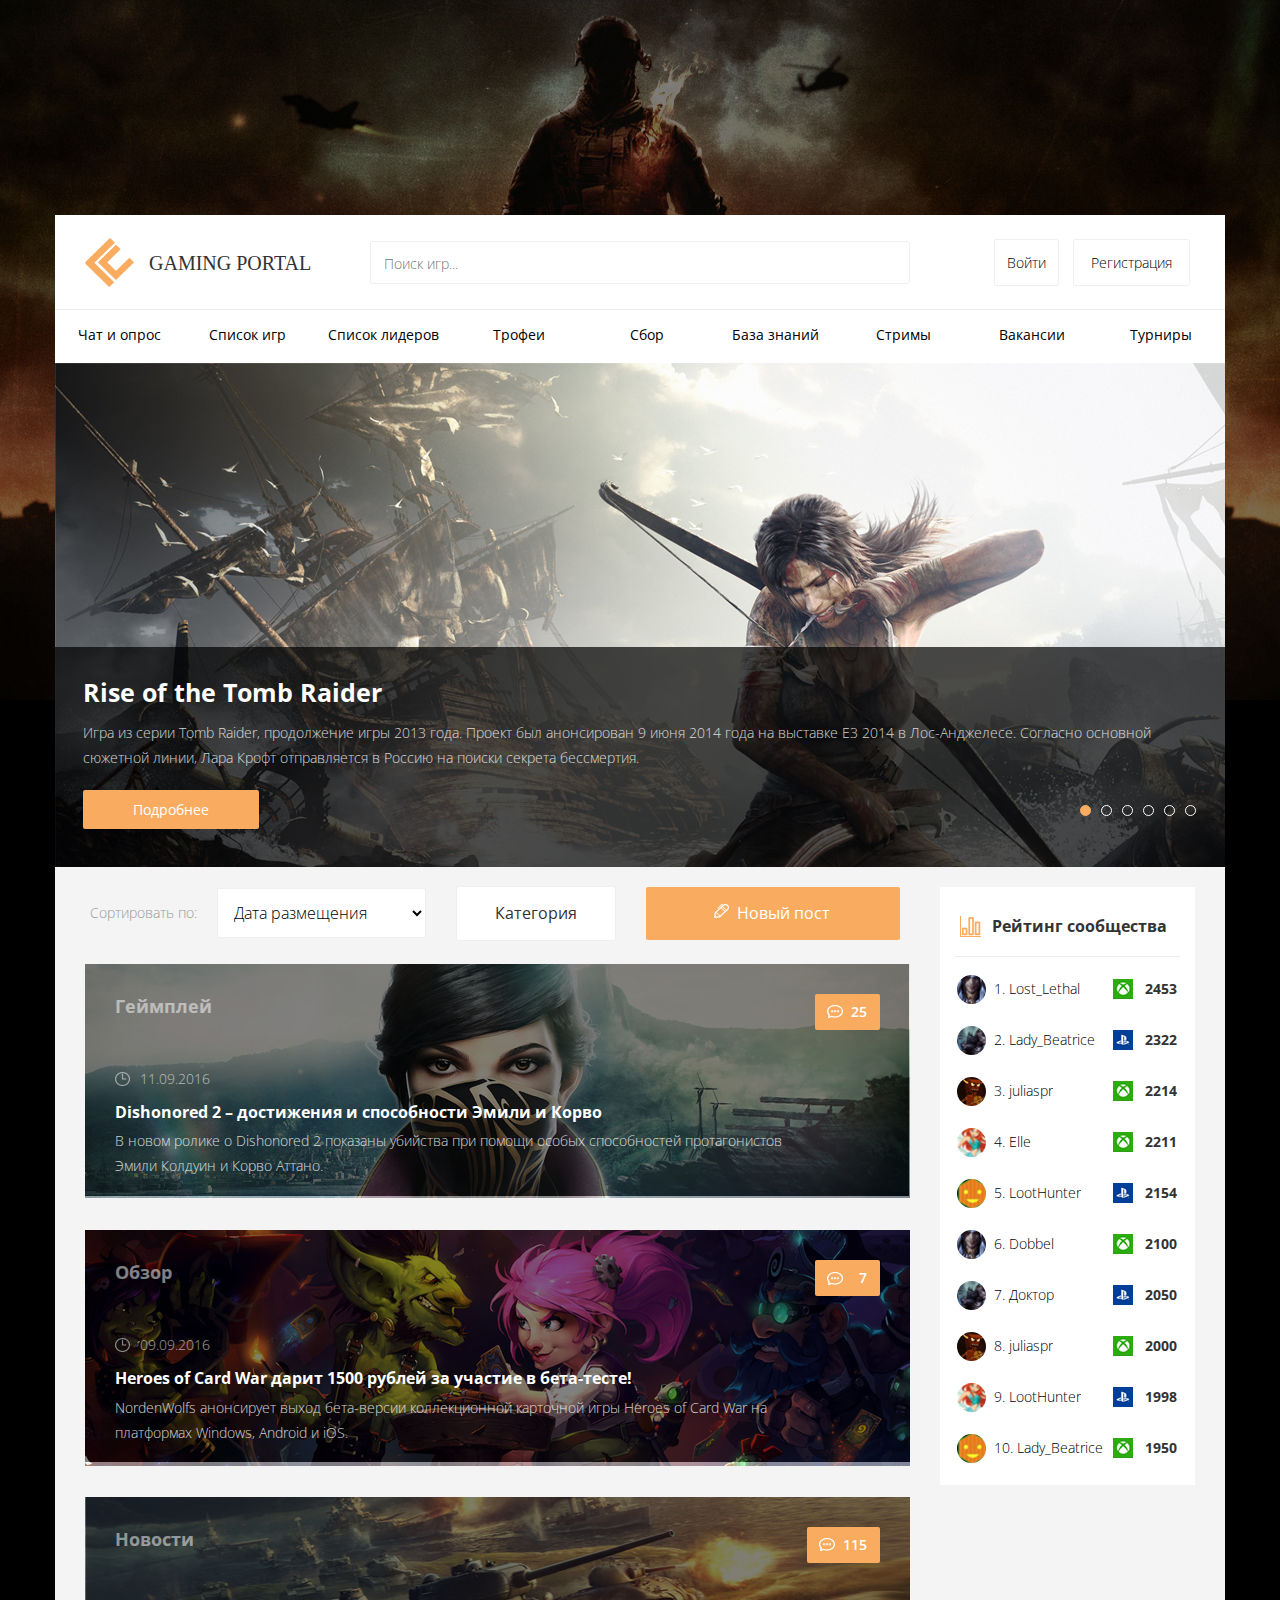
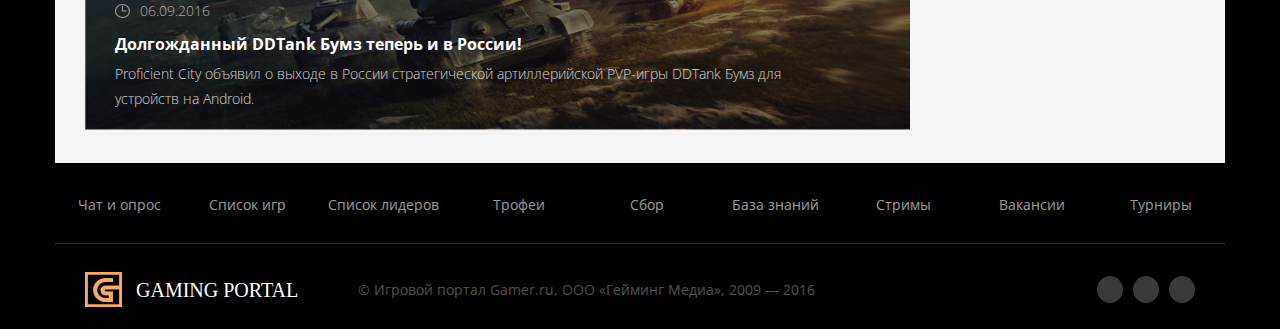
==== commit d81e0a23: "fixies" ====
--- a/index.html
+++ b/index.html
@@ -6,12 +6,12 @@
     <meta name="viewport" content="width=device-width, initial-scale=1, minimum-scale=1, maximum-scale=1">
     <title>GamePortal2016</title>
     <link rel="stylesheet" href="https://fonts.googleapis.com/css?family=Open+Sans:300,300i,400,400i,600,600i,700,700i,800,800i&amp;amp;subset=cyrillic">
-    <link rel="stylesheet" href="/static/css/normalize.css">
-    <link rel="stylesheet" href="/static/css/bootstrap.css">
-    <link rel="stylesheet" href="/static/css/style.css">
-    <script src="/static/libs/jquery-3.1.1.min.js"></script>
-    <script src="/static/libs/bootstrap.min.js"></script>
-    <script src="/static/js/main.min.js"></script>
+    <link rel="stylesheet" href="assets/css/normalize.css">
+    <link rel="stylesheet" href="assets/css/bootstrap.css">
+    <link rel="stylesheet" href="assets/css/style.css">
+    <script src="assets/libs/jquery-3.1.1.min.js"></script>
+    <script src="assets/libs/bootstrap.min.js"></script>
+    <script src="assets/js/main.min.js"></script>
     
     
   </head>
@@ -24,7 +24,7 @@
           <div class="container">
             <div class="layout">
               <div class="block block__header header__logo">
-                <image class="header__logo-img" src="/static/img/header__logo.png" alt="logo"></image>
+                <image class="header__logo-img" src="assets/img/header__logo.png" alt="logo"></image>
                 <h2 class="header__logo-title">Gaming Portal</h2>
               </div>
               <div class="block block__header header__searchform">
@@ -48,12 +48,12 @@
           <li class="t-menu__item"><a class="t-menu__link" href="/">Турниры</a></li>
         </ul>
         
-<link rel="stylesheet" href="/static/css/swiper.min.css"/>
-<script src="/static/libs/swiper.min.js"></script>
+<link rel="stylesheet" href="assets/css/swiper.min.css"/>
+<script src="assets/libs/swiper.min.js"></script>
 <div class="layout">
   <div class="slider__main swiper-container">
     <div class="swiper-wrapper">
-      <div class="swiper-slide slider__main-item" style="background: url(/static/img/main__slider-1.jpg) no-repeat">
+      <div class="swiper-slide slider__main-item" style="background: url(assets/img/main__slider-1.jpg) no-repeat">
         <div class="slider__main-transparency"></div>
         <div class="slider__main-content">
           <div class="container">
@@ -64,7 +64,7 @@
           </div>
         </div>
       </div>
-      <div class="swiper-slide slider__main-item" style="background: url(/static/img/main__slider-2.jpg) no-repeat">
+      <div class="swiper-slide slider__main-item" style="background: url(assets/img/main__slider-2.jpg) no-repeat">
         <div class="slider__main-transparency"></div>
         <div class="slider__main-content">
           <div class="container">
@@ -75,7 +75,7 @@
           </div>
         </div>
       </div>
-      <div class="swiper-slide slider__main-item" style="background: url(/static/img/main__slider-3.png) no-repeat">
+      <div class="swiper-slide slider__main-item" style="background: url(assets/img/main__slider-3.png) no-repeat">
         <div class="slider__main-transparency"></div>
         <div class="slider__main-content">
           <div class="container">
@@ -86,7 +86,7 @@
           </div>
         </div>
       </div>
-      <div class="swiper-slide slider__main-item" style="background: url(/static/img/main__slider-1.jpg) no-repeat">
+      <div class="swiper-slide slider__main-item" style="background: url(assets/img/main__slider-1.jpg) no-repeat">
         <div class="slider__main-transparency"></div>
         <div class="slider__main-content">
           <div class="container">
@@ -97,7 +97,7 @@
           </div>
         </div>
       </div>
-      <div class="swiper-slide slider__main-item" style="background: url(/static/img/main__slider-2.jpg) no-repeat">
+      <div class="swiper-slide slider__main-item" style="background: url(assets/img/main__slider-2.jpg) no-repeat">
         <div class="slider__main-transparency"></div>
         <div class="slider__main-content">
           <div class="container">
@@ -108,7 +108,7 @@
           </div>
         </div>
       </div>
-      <div class="swiper-slide slider__main-item" style="background: url(/static/img/main__slider-3.png) no-repeat">
+      <div class="swiper-slide slider__main-item" style="background: url(assets/img/main__slider-3.png) no-repeat">
         <div class="slider__main-transparency"></div>
         <div class="slider__main-content">
           <div class="container">
@@ -209,7 +209,7 @@
       </div>
       <div class="layout">
         <article>
-          <div class="games__item" style="background: url(/static/img/game__item-1.png) no-repeat center -.3rem">
+          <div class="games__item" style="background: url(assets/img/game__item-1.png) no-repeat center -.3rem">
             <div class="block"><a class="games__review">25</a>
               <div class="games__transparency">
                 <div>Подробнее</div>
@@ -227,7 +227,7 @@
               <div class="block">
                 <div class="block games__header">
                   <div class="layout">
-                    <div class="games__header-logo" style="background: url(/static/img/rating__logo-1.jpg) no-repeat center"></div>
+                    <div class="games__header-logo" style="background: url(assets/img/rating__logo-1.jpg) no-repeat center"></div>
                     <div class="games__header-name">1. Lost_Lethal</div>
                     <div class="games__header-fork"></div>
                     <div class="games__header-like"></div>
@@ -263,17 +263,17 @@
                 <div class="block">
                   <div class="layout">
                     <div class="games__comment-title">Оставить свой комментарий</div>
-                    <div class="games__comment-logo" style="background: url(/static/img/user__logo.jpg) no-repeat center"></div>
+                    <div class="games__comment-logo" style="background: url(assets/img/user__logo.jpg) no-repeat center"></div>
                     <div class="games__comment-container">
                       <textarea class="input games__comment-textarea" placeholder="Ваш комментарий..." rows="4"></textarea><a class="games__comment-answer games__comment-add">Отправить</a>
                     </div>
                   </div>
                   <div class="layout">
-                    <div class="games__comment-logo" style="background: url(/static/img/comment__logo-1.jpg) no-repeat center"></div>
+                    <div class="games__comment-logo" style="background: url(assets/img/comment__logo-1.jpg) no-repeat center"></div>
                     <div class="games__comment-container"><span class="games__comment-name">Lost Lethal</span><span class="games__comment-date">11.09.2016</span>
                       <p class="games__comment-text">Таким образом реализация намеченных плановых заданий позволяет оценить значение системы обучения кадров, соответствует насущным потребностям.</p><a class="games__comment-answer">Ответить</a><a class="games__comment-complain">Пожаловаться</a>
                       <div class="layout">
-                        <div class="games__comment-logo" style="background: url(/static/img/comment__logo-2.jpg) no-repeat center"></div>
+                        <div class="games__comment-logo" style="background: url(assets/img/comment__logo-2.jpg) no-repeat center"></div>
                         <div class="games__comment-container"><span class="games__comment-name">Elle</span><span class="games__comment-date">14.09.2016</span>
                           <p class="games__comment-text">Таким образом новая модель организационной деятельности позволяет оценить значение системы обучения кадров.</p><a class="games__comment-answer">Ответить</a><a class="games__comment-complain">Пожаловаться</a>
                         </div>
@@ -281,25 +281,25 @@
                     </div>
                   </div>
                   <div class="layout">
-                    <div class="games__comment-logo" style="background: url(/static/img/comment__logo-3.jpg) no-repeat center"></div>
+                    <div class="games__comment-logo" style="background: url(assets/img/comment__logo-3.jpg) no-repeat center"></div>
                     <div class="games__comment-container"><span class="games__comment-name">Loot Hunter</span><span class="games__comment-date">06.09.2016</span>
                       <p class="games__comment-text">Таким образом реализация намеченных плановых заданий позволяет оценить значение системы обучения кадров, соответствует насущным потребностям.</p><a class="games__comment-answer">Ответить</a><a class="games__comment-complain">Пожаловаться</a>
                     </div>
                   </div>
                   <div class="layout">
-                    <div class="games__comment-logo" style="background: url(/static/img/comment__logo-4.jpg) no-repeat center"></div>
+                    <div class="games__comment-logo" style="background: url(assets/img/comment__logo-4.jpg) no-repeat center"></div>
                     <div class="games__comment-container"><span class="games__comment-name">vladforn</span><span class="games__comment-date">05.09.2016</span>
                       <p class="games__comment-text">Таким образом реализация намеченных плановых заданий позволяет оценить значение системы обучения кадров, соответствует насущным потребностям.</p><a class="games__comment-answer">Ответить</a><a class="games__comment-complain">Пожаловаться</a>
                       <div class="layout">
-                        <div class="games__comment-logo" style="background: url(/static/img/comment__logo-2.jpg) no-repeat center"></div>
+                        <div class="games__comment-logo" style="background: url(assets/img/comment__logo-2.jpg) no-repeat center"></div>
                         <div class="games__comment-container"><span class="games__comment-name">Elle</span><span class="games__comment-date">14.09.2016</span>
                           <p class="games__comment-text">Таким образом новая модель организационной деятельности позволяет оценить значение системы обучения кадров.</p><a class="games__comment-answer">Ответить</a><a class="games__comment-complain">Пожаловаться</a>
                           <div class="layout">
-                            <div class="games__comment-logo" style="background: url(/static/img/comment__logo-2.jpg) no-repeat center"></div>
+                            <div class="games__comment-logo" style="background: url(assets/img/comment__logo-2.jpg) no-repeat center"></div>
                             <div class="games__comment-container"><span class="games__comment-name">Elle</span><span class="games__comment-date">14.09.2016</span>
                               <p class="games__comment-text">Таким образом новая модель организационной деятельности позволяет оценить значение системы обучения кадров.</p><a class="games__comment-answer">Ответить</a><a class="games__comment-complain">Пожаловаться</a>
                               <div class="layout">
-                                <div class="games__comment-logo" style="background: url(/static/img/comment__logo-2.jpg) no-repeat center"></div>
+                                <div class="games__comment-logo" style="background: url(assets/img/comment__logo-2.jpg) no-repeat center"></div>
                                 <div class="games__comment-container"><span class="games__comment-name">Elle</span><span class="games__comment-date">14.09.2016</span>
                                   <p class="games__comment-text">Таким образом новая модель организационной деятельности позволяет оценить значение системы обучения кадров.</p><a class="games__comment-answer">Ответить</a><a class="games__comment-complain">Пожаловаться</a>
                                 </div>
@@ -311,7 +311,7 @@
                     </div>
                   </div>
                   <div class="layout">
-                    <div class="games__comment-logo" style="background: url(/static/img/comment__logo-5.jpg) no-repeat center"></div>
+                    <div class="games__comment-logo" style="background: url(assets/img/comment__logo-5.jpg) no-repeat center"></div>
                     <div class="games__comment-container"><span class="games__comment-name">Textoplet</span><span class="games__comment-date">01.09.2016</span>
                       <p class="games__comment-text">Таким образом реализация намеченных плановых заданий позволяет оценить значение системы обучения кадров, соответствует насущным потребностям.</p><a class="games__comment-answer">Ответить</a><a class="games__comment-complain">Пожаловаться</a>
                     </div>
@@ -322,7 +322,7 @@
           </div>
         </article>
         <article>
-          <div class="games__item" style="background: url(/static/img/game__item-2.png) no-repeat center -.3rem">
+          <div class="games__item" style="background: url(assets/img/game__item-2.png) no-repeat center -.3rem">
             <div class="block"><a class="games__review">7</a>
               <div class="games__transparency">
                 <div>Подробнее</div>
@@ -340,7 +340,7 @@
               <div class="block">
                 <div class="block games__header">
                   <div class="layout">
-                    <div class="games__header-logo" style="background: url(/static/img/rating__logo-1.jpg) no-repeat center"></div>
+                    <div class="games__header-logo" style="background: url(assets/img/rating__logo-1.jpg) no-repeat center"></div>
                     <div class="games__header-name">1. Lost_Lethal</div>
                     <div class="games__header-fork"></div>
                     <div class="games__header-like"></div>
@@ -376,17 +376,17 @@
                 <div class="block">
                   <div class="layout">
                     <div class="games__comment-title">Оставить свой комментарий</div>
-                    <div class="games__comment-logo" style="background: url(/static/img/user__logo.jpg) no-repeat center"></div>
+                    <div class="games__comment-logo" style="background: url(assets/img/user__logo.jpg) no-repeat center"></div>
                     <div class="games__comment-container">
                       <textarea class="input games__comment-textarea" placeholder="Ваш комментарий..." rows="4"></textarea><a class="games__comment-answer games__comment-add">Отправить</a>
                     </div>
                   </div>
                   <div class="layout">
-                    <div class="games__comment-logo" style="background: url(/static/img/comment__logo-1.jpg) no-repeat center"></div>
+                    <div class="games__comment-logo" style="background: url(assets/img/comment__logo-1.jpg) no-repeat center"></div>
                     <div class="games__comment-container"><span class="games__comment-name">Lost Lethal</span><span class="games__comment-date">11.09.2016</span>
                       <p class="games__comment-text">Таким образом реализация намеченных плановых заданий позволяет оценить значение системы обучения кадров, соответствует насущным потребностям.</p><a class="games__comment-answer">Ответить</a><a class="games__comment-complain">Пожаловаться</a>
                       <div class="layout">
-                        <div class="games__comment-logo" style="background: url(/static/img/comment__logo-2.jpg) no-repeat center"></div>
+                        <div class="games__comment-logo" style="background: url(assets/img/comment__logo-2.jpg) no-repeat center"></div>
                         <div class="games__comment-container"><span class="games__comment-name">Elle</span><span class="games__comment-date">14.09.2016</span>
                           <p class="games__comment-text">Таким образом новая модель организационной деятельности позволяет оценить значение системы обучения кадров.</p><a class="games__comment-answer">Ответить</a><a class="games__comment-complain">Пожаловаться</a>
                         </div>
@@ -394,25 +394,25 @@
                     </div>
                   </div>
                   <div class="layout">
-                    <div class="games__comment-logo" style="background: url(/static/img/comment__logo-3.jpg) no-repeat center"></div>
+                    <div class="games__comment-logo" style="background: url(assets/img/comment__logo-3.jpg) no-repeat center"></div>
                     <div class="games__comment-container"><span class="games__comment-name">Loot Hunter</span><span class="games__comment-date">06.09.2016</span>
                       <p class="games__comment-text">Таким образом реализация намеченных плановых заданий позволяет оценить значение системы обучения кадров, соответствует насущным потребностям.</p><a class="games__comment-answer">Ответить</a><a class="games__comment-complain">Пожаловаться</a>
                     </div>
                   </div>
                   <div class="layout">
-                    <div class="games__comment-logo" style="background: url(/static/img/comment__logo-4.jpg) no-repeat center"></div>
+                    <div class="games__comment-logo" style="background: url(assets/img/comment__logo-4.jpg) no-repeat center"></div>
                     <div class="games__comment-container"><span class="games__comment-name">vladforn</span><span class="games__comment-date">05.09.2016</span>
                       <p class="games__comment-text">Таким образом реализация намеченных плановых заданий позволяет оценить значение системы обучения кадров, соответствует насущным потребностям.</p><a class="games__comment-answer">Ответить</a><a class="games__comment-complain">Пожаловаться</a>
                       <div class="layout">
-                        <div class="games__comment-logo" style="background: url(/static/img/comment__logo-2.jpg) no-repeat center"></div>
+                        <div class="games__comment-logo" style="background: url(assets/img/comment__logo-2.jpg) no-repeat center"></div>
                         <div class="games__comment-container"><span class="games__comment-name">Elle</span><span class="games__comment-date">14.09.2016</span>
                           <p class="games__comment-text">Таким образом новая модель организационной деятельности позволяет оценить значение системы обучения кадров.</p><a class="games__comment-answer">Ответить</a><a class="games__comment-complain">Пожаловаться</a>
                           <div class="layout">
-                            <div class="games__comment-logo" style="background: url(/static/img/comment__logo-2.jpg) no-repeat center"></div>
+                            <div class="games__comment-logo" style="background: url(assets/img/comment__logo-2.jpg) no-repeat center"></div>
                             <div class="games__comment-container"><span class="games__comment-name">Elle</span><span class="games__comment-date">14.09.2016</span>
                               <p class="games__comment-text">Таким образом новая модель организационной деятельности позволяет оценить значение системы обучения кадров.</p><a class="games__comment-answer">Ответить</a><a class="games__comment-complain">Пожаловаться</a>
                               <div class="layout">
-                                <div class="games__comment-logo" style="background: url(/static/img/comment__logo-2.jpg) no-repeat center"></div>
+                                <div class="games__comment-logo" style="background: url(assets/img/comment__logo-2.jpg) no-repeat center"></div>
                                 <div class="games__comment-container"><span class="games__comment-name">Elle</span><span class="games__comment-date">14.09.2016</span>
                                   <p class="games__comment-text">Таким образом новая модель организационной деятельности позволяет оценить значение системы обучения кадров.</p><a class="games__comment-answer">Ответить</a><a class="games__comment-complain">Пожаловаться</a>
                                 </div>
@@ -424,7 +424,7 @@
                     </div>
                   </div>
                   <div class="layout">
-                    <div class="games__comment-logo" style="background: url(/static/img/comment__logo-5.jpg) no-repeat center"></div>
+                    <div class="games__comment-logo" style="background: url(assets/img/comment__logo-5.jpg) no-repeat center"></div>
                     <div class="games__comment-container"><span class="games__comment-name">Textoplet</span><span class="games__comment-date">01.09.2016</span>
                       <p class="games__comment-text">Таким образом реализация намеченных плановых заданий позволяет оценить значение системы обучения кадров, соответствует насущным потребностям.</p><a class="games__comment-answer">Ответить</a><a class="games__comment-complain">Пожаловаться</a>
                     </div>
@@ -435,7 +435,7 @@
           </div>
         </article>
         <article>
-          <div class="games__item" style="background: url(/static/img/game__item-3.png) no-repeat center -.3rem">
+          <div class="games__item" style="background: url(assets/img/game__item-3.png) no-repeat center -.3rem">
             <div class="block"><a class="games__review">115</a>
               <div class="games__transparency">
                 <div>Подробнее</div>
@@ -453,7 +453,7 @@
               <div class="block">
                 <div class="block games__header">
                   <div class="layout">
-                    <div class="games__header-logo" style="background: url(/static/img/rating__logo-1.jpg) no-repeat center"></div>
+                    <div class="games__header-logo" style="background: url(assets/img/rating__logo-1.jpg) no-repeat center"></div>
                     <div class="games__header-name">1. Lost_Lethal</div>
                     <div class="games__header-fork"></div>
                     <div class="games__header-like"></div>
@@ -489,17 +489,17 @@
                 <div class="block">
                   <div class="layout">
                     <div class="games__comment-title">Оставить свой комментарий</div>
-                    <div class="games__comment-logo" style="background: url(/static/img/user__logo.jpg) no-repeat center"></div>
+                    <div class="games__comment-logo" style="background: url(assets/img/user__logo.jpg) no-repeat center"></div>
                     <div class="games__comment-container">
                       <textarea class="input games__comment-textarea" placeholder="Ваш комментарий..." rows="4"></textarea><a class="games__comment-answer games__comment-add">Отправить</a>
                     </div>
                   </div>
                   <div class="layout">
-                    <div class="games__comment-logo" style="background: url(/static/img/comment__logo-1.jpg) no-repeat center"></div>
+                    <div class="games__comment-logo" style="background: url(assets/img/comment__logo-1.jpg) no-repeat center"></div>
                     <div class="games__comment-container"><span class="games__comment-name">Lost Lethal</span><span class="games__comment-date">11.09.2016</span>
                       <p class="games__comment-text">Таким образом реализация намеченных плановых заданий позволяет оценить значение системы обучения кадров, соответствует насущным потребностям.</p><a class="games__comment-answer">Ответить</a><a class="games__comment-complain">Пожаловаться</a>
                       <div class="layout">
-                        <div class="games__comment-logo" style="background: url(/static/img/comment__logo-2.jpg) no-repeat center"></div>
+                        <div class="games__comment-logo" style="background: url(assets/img/comment__logo-2.jpg) no-repeat center"></div>
                         <div class="games__comment-container"><span class="games__comment-name">Elle</span><span class="games__comment-date">14.09.2016</span>
                           <p class="games__comment-text">Таким образом новая модель организационной деятельности позволяет оценить значение системы обучения кадров.</p><a class="games__comment-answer">Ответить</a><a class="games__comment-complain">Пожаловаться</a>
                         </div>
@@ -507,25 +507,25 @@
                     </div>
                   </div>
                   <div class="layout">
-                    <div class="games__comment-logo" style="background: url(/static/img/comment__logo-3.jpg) no-repeat center"></div>
+                    <div class="games__comment-logo" style="background: url(assets/img/comment__logo-3.jpg) no-repeat center"></div>
                     <div class="games__comment-container"><span class="games__comment-name">Loot Hunter</span><span class="games__comment-date">06.09.2016</span>
                       <p class="games__comment-text">Таким образом реализация намеченных плановых заданий позволяет оценить значение системы обучения кадров, соответствует насущным потребностям.</p><a class="games__comment-answer">Ответить</a><a class="games__comment-complain">Пожаловаться</a>
                     </div>
                   </div>
                   <div class="layout">
-                    <div class="games__comment-logo" style="background: url(/static/img/comment__logo-4.jpg) no-repeat center"></div>
+                    <div class="games__comment-logo" style="background: url(assets/img/comment__logo-4.jpg) no-repeat center"></div>
                     <div class="games__comment-container"><span class="games__comment-name">vladforn</span><span class="games__comment-date">05.09.2016</span>
                       <p class="games__comment-text">Таким образом реализация намеченных плановых заданий позволяет оценить значение системы обучения кадров, соответствует насущным потребностям.</p><a class="games__comment-answer">Ответить</a><a class="games__comment-complain">Пожаловаться</a>
                       <div class="layout">
-                        <div class="games__comment-logo" style="background: url(/static/img/comment__logo-2.jpg) no-repeat center"></div>
+                        <div class="games__comment-logo" style="background: url(assets/img/comment__logo-2.jpg) no-repeat center"></div>
                         <div class="games__comment-container"><span class="games__comment-name">Elle</span><span class="games__comment-date">14.09.2016</span>
                           <p class="games__comment-text">Таким образом новая модель организационной деятельности позволяет оценить значение системы обучения кадров.</p><a class="games__comment-answer">Ответить</a><a class="games__comment-complain">Пожаловаться</a>
                           <div class="layout">
-                            <div class="games__comment-logo" style="background: url(/static/img/comment__logo-2.jpg) no-repeat center"></div>
+                            <div class="games__comment-logo" style="background: url(assets/img/comment__logo-2.jpg) no-repeat center"></div>
                             <div class="games__comment-container"><span class="games__comment-name">Elle</span><span class="games__comment-date">14.09.2016</span>
                               <p class="games__comment-text">Таким образом новая модель организационной деятельности позволяет оценить значение системы обучения кадров.</p><a class="games__comment-answer">Ответить</a><a class="games__comment-complain">Пожаловаться</a>
                               <div class="layout">
-                                <div class="games__comment-logo" style="background: url(/static/img/comment__logo-2.jpg) no-repeat center"></div>
+                                <div class="games__comment-logo" style="background: url(assets/img/comment__logo-2.jpg) no-repeat center"></div>
                                 <div class="games__comment-container"><span class="games__comment-name">Elle</span><span class="games__comment-date">14.09.2016</span>
                                   <p class="games__comment-text">Таким образом новая модель организационной деятельности позволяет оценить значение системы обучения кадров.</p><a class="games__comment-answer">Ответить</a><a class="games__comment-complain">Пожаловаться</a>
                                 </div>
@@ -537,7 +537,7 @@
                     </div>
                   </div>
                   <div class="layout">
-                    <div class="games__comment-logo" style="background: url(/static/img/comment__logo-5.jpg) no-repeat center"></div>
+                    <div class="games__comment-logo" style="background: url(assets/img/comment__logo-5.jpg) no-repeat center"></div>
                     <div class="games__comment-container"><span class="games__comment-name">Textoplet</span><span class="games__comment-date">01.09.2016</span>
                       <p class="games__comment-text">Таким образом реализация намеченных плановых заданий позволяет оценить значение системы обучения кадров, соответствует насущным потребностям.</p><a class="games__comment-answer">Ответить</a><a class="games__comment-complain">Пожаловаться</a>
                     </div>
@@ -562,54 +562,54 @@
           <div class="layout">
             <ul class="rating__list">
               <li class="rating__item">
-                <div class="rating__logo" style="background: url(/static/img/rating__logo-1.jpg) no-repeat center"></div>
+                <div class="rating__logo" style="background: url(assets/img/rating__logo-1.jpg) no-repeat center"></div>
                 <div class="rating__link-container"><a class="rating__link" href="#">1. Lost_Lethal</a></div>
-                <div class="rating__score-logo" style="background: url(/static/img/rating__score-1.jpg)"></div><span class="rating__score">2453</span>
-              </li>
-              <li class="rating__item">
-                <div class="rating__logo" style="background: url(/static/img/rating__logo-2.jpg) no-repeat center"></div>
+                <div class="rating__score-logo" style="background: url(assets/img/rating__score-1.jpg)"></div><span class="rating__score">2453</span>
+              </li>
+              <li class="rating__item">
+                <div class="rating__logo" style="background: url(assets/img/rating__logo-2.jpg) no-repeat center"></div>
                 <div class="rating__link-container"><a class="rating__link" href="#">2. Lady_Beatrice</a></div>
-                <div class="rating__score-logo" style="background: url(/static/img/rating__score-2.jpg)"></div><span class="rating__score">2322</span>
-              </li>
-              <li class="rating__item">
-                <div class="rating__logo" style="background: url(/static/img/rating__logo-3.jpg) no-repeat center"></div>
+                <div class="rating__score-logo" style="background: url(assets/img/rating__score-2.jpg)"></div><span class="rating__score">2322</span>
+              </li>
+              <li class="rating__item">
+                <div class="rating__logo" style="background: url(assets/img/rating__logo-3.jpg) no-repeat center"></div>
                 <div class="rating__link-container"><a class="rating__link" href="#">3. juliaspr</a></div>
-                <div class="rating__score-logo" style="background: url(/static/img/rating__score-1.jpg)"></div><span class="rating__score">2214</span>
-              </li>
-              <li class="rating__item">
-                <div class="rating__logo" style="background: url(/static/img/rating__logo-4.jpg) no-repeat center"></div>
+                <div class="rating__score-logo" style="background: url(assets/img/rating__score-1.jpg)"></div><span class="rating__score">2214</span>
+              </li>
+              <li class="rating__item">
+                <div class="rating__logo" style="background: url(assets/img/rating__logo-4.jpg) no-repeat center"></div>
                 <div class="rating__link-container"><a class="rating__link" href="#">4. Elle</a></div>
-                <div class="rating__score-logo" style="background: url(/static/img/rating__score-1.jpg)"></div><span class="rating__score">2211</span>
-              </li>
-              <li class="rating__item">
-                <div class="rating__logo" style="background: url(/static/img/rating__logo-5.jpg) no-repeat center"></div>
+                <div class="rating__score-logo" style="background: url(assets/img/rating__score-1.jpg)"></div><span class="rating__score">2211</span>
+              </li>
+              <li class="rating__item">
+                <div class="rating__logo" style="background: url(assets/img/rating__logo-5.jpg) no-repeat center"></div>
                 <div class="rating__link-container"><a class="rating__link" href="#">5. LootHunter</a></div>
-                <div class="rating__score-logo" style="background: url(/static/img/rating__score-2.jpg)"></div><span class="rating__score">2154</span>
-              </li>
-              <li class="rating__item">
-                <div class="rating__logo" style="background: url(/static/img/rating__logo-1.jpg) no-repeat center"></div>
+                <div class="rating__score-logo" style="background: url(assets/img/rating__score-2.jpg)"></div><span class="rating__score">2154</span>
+              </li>
+              <li class="rating__item">
+                <div class="rating__logo" style="background: url(assets/img/rating__logo-1.jpg) no-repeat center"></div>
                 <div class="rating__link-container"><a class="rating__link" href="#">6. Dobbel</a></div>
-                <div class="rating__score-logo" style="background: url(/static/img/rating__score-1.jpg)"></div><span class="rating__score">2100</span>
-              </li>
-              <li class="rating__item">
-                <div class="rating__logo" style="background: url(/static/img/rating__logo-2.jpg) no-repeat center"></div>
+                <div class="rating__score-logo" style="background: url(assets/img/rating__score-1.jpg)"></div><span class="rating__score">2100</span>
+              </li>
+              <li class="rating__item">
+                <div class="rating__logo" style="background: url(assets/img/rating__logo-2.jpg) no-repeat center"></div>
                 <div class="rating__link-container"><a class="rating__link" href="#">7. Доктор</a></div>
-                <div class="rating__score-logo" style="background: url(/static/img/rating__score-2.jpg)"></div><span class="rating__score">2050</span>
-              </li>
-              <li class="rating__item">
-                <div class="rating__logo" style="background: url(/static/img/rating__logo-3.jpg) no-repeat center"></div>
+                <div class="rating__score-logo" style="background: url(assets/img/rating__score-2.jpg)"></div><span class="rating__score">2050</span>
+              </li>
+              <li class="rating__item">
+                <div class="rating__logo" style="background: url(assets/img/rating__logo-3.jpg) no-repeat center"></div>
                 <div class="rating__link-container"><a class="rating__link" href="#">8. juliaspr</a></div>
-                <div class="rating__score-logo" style="background: url(/static/img/rating__score-1.jpg)"></div><span class="rating__score">2000</span>
-              </li>
-              <li class="rating__item">
-                <div class="rating__logo" style="background: url(/static/img/rating__logo-4.jpg) no-repeat center"></div>
+                <div class="rating__score-logo" style="background: url(assets/img/rating__score-1.jpg)"></div><span class="rating__score">2000</span>
+              </li>
+              <li class="rating__item">
+                <div class="rating__logo" style="background: url(assets/img/rating__logo-4.jpg) no-repeat center"></div>
                 <div class="rating__link-container"><a class="rating__link" href="#">9. LootHunter</a></div>
-                <div class="rating__score-logo" style="background: url(/static/img/rating__score-2.jpg)"></div><span class="rating__score">1998</span>
-              </li>
-              <li class="rating__item">
-                <div class="rating__logo" style="background: url(/static/img/rating__logo-5.jpg) no-repeat center"></div>
+                <div class="rating__score-logo" style="background: url(assets/img/rating__score-2.jpg)"></div><span class="rating__score">1998</span>
+              </li>
+              <li class="rating__item">
+                <div class="rating__logo" style="background: url(assets/img/rating__logo-5.jpg) no-repeat center"></div>
                 <div class="rating__link-container"><a class="rating__link" href="#">10. Lady_Beatrice</a></div>
-                <div class="rating__score-logo" style="background: url(/static/img/rating__score-1.jpg)"></div><span class="rating__score">1950</span>
+                <div class="rating__score-logo" style="background: url(assets/img/rating__score-1.jpg)"></div><span class="rating__score">1950</span>
               </li>
             </ul>
           </div>
@@ -634,7 +634,7 @@
         <div class="container">
           <div class="layout">
             <div class="block block__footer footer__logo">
-              <image class="footer__logo-img" src="/static/img/footer__logo.png" alt="logo"></image>
+              <image class="footer__logo-img" src="assets/img/footer__logo.png" alt="logo"></image>
               <h2 class="footer__logo-title">Gaming Portal</h2>
             </div>
             <div class="block block__footer footer__copyright"><span class="footer__copyright-text">&copy; Игровой портал Gamer.ru, ООО «Гейминг Медиа», 2009 — 2016</span></div>
--- a/assets/css/style.css
+++ b/assets/css/style.css
@@ -0,0 +1,12 @@
+.b-menu{width:100%;display:table}.b-menu__item{display:table-cell;min-width:10rem;text-align:center;padding:3.2rem 0 2.8rem}.b-menu__link{display:inline-block;font-weight:400;color:#fff;opacity:.6;text-decoration:none;transition:all .2s}.b-menu__link:hover{opacity:1}
+@font-face{font-family:'Geometria Bold';src:url(assets/fonts/geometria-bold-webfont.woff2) format('woff2'),url(assets/fonts/geometria-bold-webfont.woff) format('woff')}
+body,html{height:100%;margin:0}.wrapper__content{min-height:100%;margin-bottom:0}.wrapper__content::after{content:"";display:block}.footer{padding:2.8rem 0 2.2rem;color:#fff;border-top:.1rem solid #333}.footer__logo{width:25%}.footer__logo-img,.footer__logo-title{display:inline-block;vertical-align:middle}.footer__logo-title{padding-left:1.4rem;text-transform:uppercase;font-family:'Geometria Bold';font-size:2rem;color:#fff}.footer__copyright{width:50%}.footer__copyright-text{font-size:1.4rem;opacity:.3;margin-left:-1.2rem}.footer__social{width:25%}.footer__social-link{display:inline-block;float:right;margin-left:1rem;background-color:#393939;background-position:center;background-repeat:no-repeat;width:2.6rem;height:2.7rem;border-radius:50%}.footer__social-link:hover{background-color:#f9ac60;transition:all .2s}.footer__social-link::after{content:"";display:table;clear:both}.footer__social-vk{background-image:url(assets/img/social__vk.png)}.footer__social-ok{background-image:url(assets/img/social__ok.png)}.footer__social-fb{background-image:url(assets/img/social__fb.png)}
+.games{width:75%;display:inline-block;vertical-align:top}.games__item{margin-bottom:3rem}.games__transparency{cursor:pointer;text-align:center;position:absolute;z-index:5;width:100%;left:0;opacity:0;transition:all .2s}.games__transparency:hover{background:#000;opacity:.8;transition:all .2s}.games__transparency div{font-size:1.4rem;font-weight:300;color:#fff;background:url(../img/games__transparency.png) no-repeat left center;display:inline-block;padding-left:3.7rem;line-height:23rem}.games__container{max-width:90%;color:#fff;padding-top:3.2rem}.games__title{font-size:1.6rem;font-weight:700}.games__title-gameplay{font-size:1.8rem;font-weight:700;opacity:.5}.games__date{display:inline-block;margin:5.2rem 0 1.5rem;padding-left:25px;background:url(../img/game__date.png) no-repeat left center}.games__date span,.games__desc{font-size:1.4rem;font-weight:300;opacity:.6}.games__desc{display:inline-block;opacity:.8;line-height:2.5rem;margin:.7rem 0 2.2rem;max-height:5rem;overflow:hidden}.games__review{color:#fff;font-size:1.4rem;font-weight:600;background:#f9ac60 url(../img/game__review.png) no-repeat 1.2rem 50%;border-radius:.2rem;padding:.8rem 1.3rem .8rem 3.6rem;position:absolute;top:3rem;right:3rem;min-width:6.5rem;text-align:right}.games__content{display:none;color:#000;padding-top:2.5rem;background-color:#fff}.games__header{margin-top:-.5rem;margin-bottom:.3rem}.games__header .layout>div{display:inline-block;vertical-align:middle;font-size:1.4rem}.games__header-logo{width:3.4rem;height:3.3rem;border-radius:50%;margin-right:1.6rem}.games__text{font-size:1.4rem;font-weight:300;line-height:2.5rem}.games__footer{padding-top:.8rem}.games__footer-list{width:100%;font-size:1.4rem;font-weight:300}.games__comment-container::after,.games__comment::after,.games__footer-list::after{content:"";display:table;clear:both}.games__footer-list li{float:left;margin-right:.9rem;background-color:#f4f4f4;border-radius:1.5rem;padding:1.3rem 4rem}.games__footer-slideup{text-align:center;padding:3.8rem 0}.games__footer-slideup>a{color:#fff;background-color:#f9ac60;border-radius:.2rem;padding:1rem 4rem}.games__comment{padding:1.5rem 0 0 .4rem;background-color:#faf7f0;display:none}.games__comment>.block>.layout{padding-top:1.7rem}.games__comment>.block>.layout>.games__comment-container{border-bottom:.1rem solid #d4d4d4;padding-bottom:1.9rem}.games__comment>.block>.layout:first-child{padding-top:0}.games__comment>.block>.layout:first-child>.games__comment-container{padding-bottom:1rem}.games__comment>.block>.layout:last-child>.games__comment-container{border-bottom:none}.games__comment-title{font-size:1.4rem;font-weight:700;margin:.5rem 0 2rem}.games__comment-textarea{font-family:'Open Sans',sans-serif;padding:.5rem;width:100%;display:block;font-size:1.4rem;font-weight:300;resize:vertical;border:none;max-height:40rem}.games__comment-textarea:focus{outline:none}.games__comment-textarea+.games__comment-add{margin:1.2rem 0 .5rem}.games__comment-link{display:block;color:#f9ac60;border:.1rem solid #f9ac60;font-size:1.6rem;font-weight:300;text-align:center;background:url(../img/game__comment.png) no-repeat 33.3rem 49%;padding:1rem 0;padding-left:2.6rem;margin-top:-.4rem}.games__comment-link-slideup{background:0 0;padding-left:0;margin-top:0;margin-left:-.4rem;background:#fff}.games__comment-logo{font-size:1.3rem;width:5.5rem;height:5.5rem;border-radius:50%;float:left}.games__comment-container{padding-left:7rem}.games__comment-container .layout{padding-top:2rem}.games__comment-date,.games__comment-name{font-size:1.3rem;font-weight:700;position:relative;top:-.4rem}.games__comment-date{font-weight:300;opacity:.5;left:.8rem}.games__comment-text{font-size:1.3rem;font-weight:300;line-height:2rem;margin:0;margin-bottom:.8rem}.games__comment-answer{display:inline-block;line-height:1.8rem;font-size:1.3rem;color:#fff;background-color:#f9ac60;border-radius:.2rem;padding:.2rem 0;margin-right:2rem;width:13.6rem;text-align:center}.games__comment-complain{font-size:1.3rem;text-decoration:underline;font-weight:300;background:url(../img/games__complain-small.png) no-repeat left center;padding-left:1.9rem;position:relative;top:-.2rem}
+.header{padding:2.3rem 0 2.2rem}.header__logo{width:25%}.header__logo-img,.header__logo-title{display:inline-block;vertical-align:middle}.header__logo-title{padding-left:1.5rem;text-transform:uppercase;font-family:'Geometria Bold';font-size:2rem}.header__searchform{width:50%}.header__login{width:25%}.header__login-img{width:4rem;height:4rem;display:inline-block;vertical-align:middle;background:#f9ac60 url(assets/img/header__user-nologin.png) no-repeat center;border-radius:50%;visibility:hidden}.header__login-log{margin:0 1.4rem;padding:1.25rem 1.2rem}.header__login-reg{padding:1.25rem 1.7rem}.header__login-log,.header__login-reg{display:inline-block;vertical-align:middle;background:0 0;border:.1rem solid #efefef;border-radius:.2rem .3rem .3rem .2rem;font-weight:300}.header__login-log:hover,.header__login-reg:hover{border-color:#f9ac60;color:#f9ac60;transition:all .2s}
+*{box-sizing:border-box}html{font-size:62.5%;font-family:'Open Sans',sans-serif}body{background:#000 url(../img/body__background.png) no-repeat center top;background-attachment:fixed}h1,h2,h3,h4{padding:0;margin:0}h2{font-size:2rem}h3{font-size:1.8rem}h4{font-size:1.6rem}a{font-size:1.4rem;color:#000;cursor:pointer;text-decoration:none}a:focus,a:hover{outline:none;text-decoration:none}ul{padding:0;margin:0;list-style:none}.wrapper{width:117rem;min-width:117rem;margin:0 auto;margin-top:21.5rem}.wrapper__content{background:#fff}.container{padding-right:1.5rem;padding-left:1.5rem;margin-right:auto;margin-left:auto}.container__main{background:#f4f4f4;padding-top:.5rem}.container::after,.container::before{display:table;content:" "}.container::after{clear:both}.layout{font-size:0}.layout::after,.layout::before{display:table;content:" "}.layout::after{clear:both}.block{position:relative;min-height:.1rem;padding-left:1.5rem;padding-right:1.5rem}.block__footer,.block__header{display:inline-block;vertical-align:middle}.input{font-size:1.4rem;font-weight:300;border:.1rem solid #efefef;border-radius:.2rem .3rem .3rem .2rem;background:#fff;transition:all .2s}.input:focus{outline:none;border-color:#f9ac60}.input__search{width:100%;background:url(assets/img/input__loupe.png) no-repeat center left;background-position-x:97.5%;padding:1.2rem 0 .9rem 1.3rem}.input__button{display:inline-block;vertical-align:middle;background:0 0;cursor:pointer;transition:all .2s}.input__button:hover{border-color:#f9ac60;color:#f9ac60}.input__button:focus{border-color:#efefef}
+.post__body{background-color:#f4f4f4;border-top:.4rem solid #f9ac60;padding-top:2.2rem}.post__body .layout{margin-bottom:2.4rem}.post__body .layout:last-child{text-align:center}.post .modal-title{text-align:center;font-size:2.2rem;font-weight:700}.post__input{padding:.9rem .9rem .9rem 1.3rem}.post__input-share{width:75%;margin-right:5%}.post__input-name{width:100%}.post__share{width:20%;background-color:#f9ac60;border-radius:.2rem;color:#fff;display:inline-block;line-height:4rem;text-align:center}.post__share:hover{background-color:#ffa145}.post__select{width:100%;padding:.8rem .9rem .9rem}.post__menu{background-color:#f9ac60;border-radius:.2rem}.post__textarea{font-family:'Open Sans',sans-serif;padding:.9rem .9rem .9rem 1.3rem;width:100%;display:block;font-size:1.4rem;font-weight:300;resize:vertical;max-height:40rem;border:1px solid #efefef}.post__textarea:focus{outline:none}.post__add{font-size:1.4rem;font-weight:400;text-decoration:underline;transition:all .2s}.post__add:hover{color:#f9ac60}.post__tags-title{display:inline-block;font-size:1.6rem;font-weight:700;margin-bottom:1rem}.post__checkbox,.post__label{cursor:pointer}.post__label{font-size:1.4rem;font-weight:400}.post__add:hover,.post__label span{text-decoration:underline}.post__publish{color:#fff;display:inline-block;line-height:4.9rem;padding-left:8.2rem;padding-right:5.8rem;text-align:center;background-color:#f9ac60;border-radius:.2rem;text-transform:uppercase;font-weight:400}
+.rating{width:25%;display:inline-block;margin-top:1.5rem}.rating__content{background:#fff}.rating__header{background:url(../img/main__raiting-logo.png) no-repeat;background-position:.5rem 2.9rem;border-bottom:.1rem solid #ebebeb;padding:3.1rem 0 2rem 3.7rem}.rating__title{font-size:1.6rem;font-weight:700}.rating__list{padding:1.8rem 1.7rem 0}.rating__item{margin-bottom:2.2rem}.rating__link,.rating__logo{display:inline-block;vertical-align:middle}.rating__logo{width:2.9rem;height:2.9rem;border-radius:50%;margin-right:.8rem}.rating__link{font-weight:300;max-width:11rem;overflow:hidden;text-overflow:ellipsis;white-space:nowrap}.rating__link-container{width:54%}.rating__link:hover{color:#f9ac60;text-decoration:underline}.rating__link-container,.rating__score,.rating__score-logo{display:inline-block;vertical-align:middle}.rating__score{font-size:1.4rem;font-weight:700}.rating__score-logo{width:2rem;height:2rem;margin-right:1.2rem}
+.slider__main{width:100%;height:50.4rem}.slider__main-transparency{position:absolute;bottom:0;background:#000;opacity:.7;z-index:5;width:100%;padding:11rem 0}.slider__main-content{position:absolute;bottom:0;color:#fff;line-height:2.5rem;z-index:10;margin-bottom:7.1rem;margin-left:-.2rem}.slider__main-title{display:inline-block;font-size:2.5rem;font-weight:700}.slider__main-desc{font-size:1.4rem;font-weight:300;opacity:.8;margin:0;position:relative;top:.5rem;max-height:5rem;overflow:hidden}.slider__main-button{color:#fff;background:#f9ac60;border-radius:.2rem;padding:1rem 5rem;position:relative;top:3.2rem;z-index:100}.swiper-pagination{display:inline-table;width:auto!important;text-align:right!important;bottom:5.1rem!important;left:unset!important;right:2.4rem}.swiper-pagination-bullet{width:1.1rem!important;height:1.1rem!important;border:.1rem solid #fff!important;background:0 0!important;opacity:1!important}.swiper-pagination-bullet-active{border:.1rem solid #f9ac60!important;background:#f9ac60!important}
+.sort,.sort__category,.sort__label,.sort__newpost,.sort__select{display:inline-block;vertical-align:middle}.sort{width:100%;padding:1.4rem 0 2.3rem .5rem}.sort__label,.sort__select{color:#999;font-size:1.4rem;font-weight:300;margin-right:2rem}.sort__select{font-family:'Open Sans',sans-serif;font-size:1.6rem;color:#000;border-radius:.2rem;padding:1.2rem 4.2rem 1.2rem 1.2rem;margin-right:3rem}.sort__category,.sort__newpost{font-size:1.6rem;font-weight:400}.sort__category{text-align:center;background-color:#fff;border:.1rem solid #efefef;cursor:pointer;margin-right:3rem;color:#333;border-radius:.3rem;padding:1.5rem 3.8rem}.sort .tags{display:none}.sort__newpost{color:#fff;border-radius:.2rem;background:#f9ac60 url(../img/sort__newpost.png) no-repeat 6.8rem 1.7rem;padding:1.5rem 7rem 1.5rem 9.1rem}
+.t-menu{width:100%;display:table}.t-menu__item{display:table-cell;min-width:10rem;text-align:center;border-top:1px solid #eaeaea;cursor:pointer;transition:all .2s}.t-menu__item:hover{background:#f1f1f1}.t-menu__link{display:inline-block;padding:1.5rem 0 1.8rem;font-weight:400;color:#000;text-decoration:none}
+.tags{font-size:1.4rem}.tags__list{width:100%}.tags__list::after{content:"";display:table;clear:both}.tags__item{width:17%;margin-right:3.75%;background-color:#fff;border-radius:1.5rem;float:left;text-align:center;padding:1.2rem 0;margin-top:2rem;cursor:pointer;font-weight:300;transition:all .2s}.tags__item:nth-child(5){margin-right:0}.tags__item:nth-child(9){width:37.75%;margin-right:0}.tags__item-active{color:#fff;background-color:#f9ac60}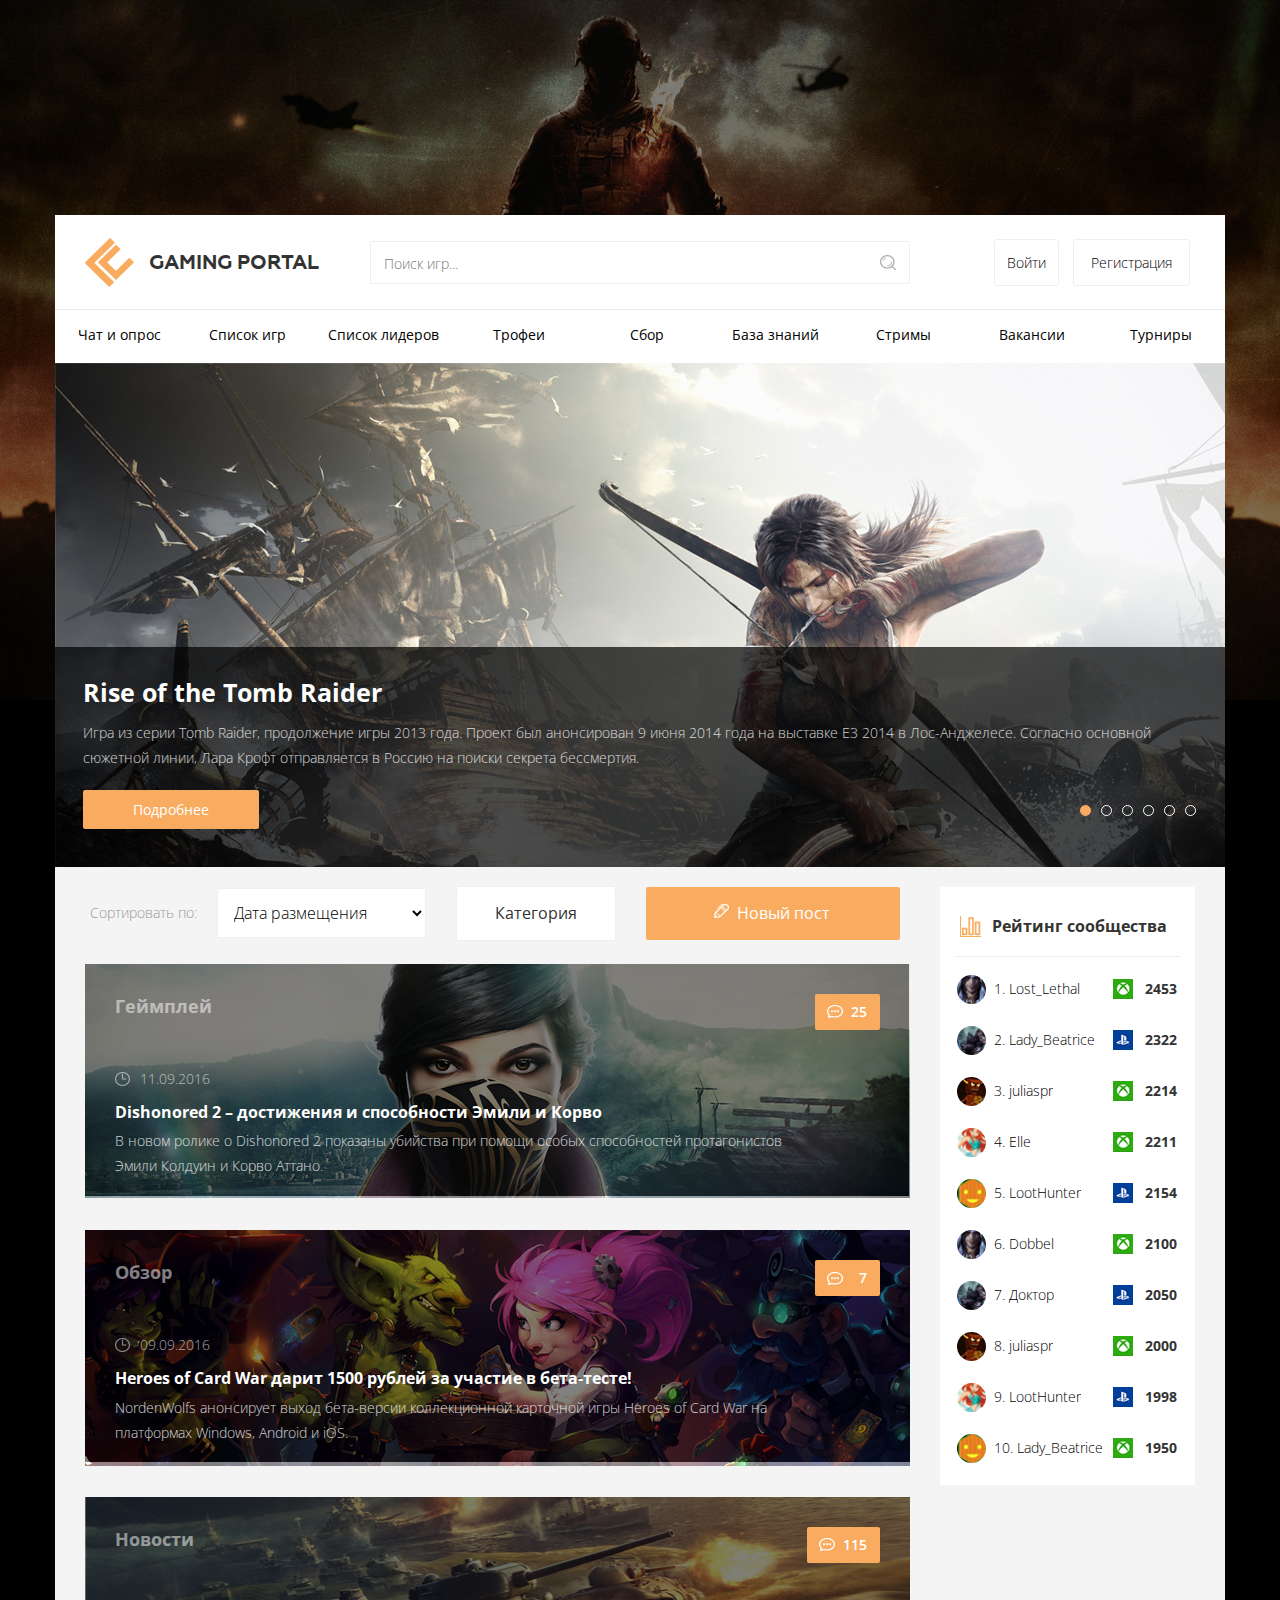
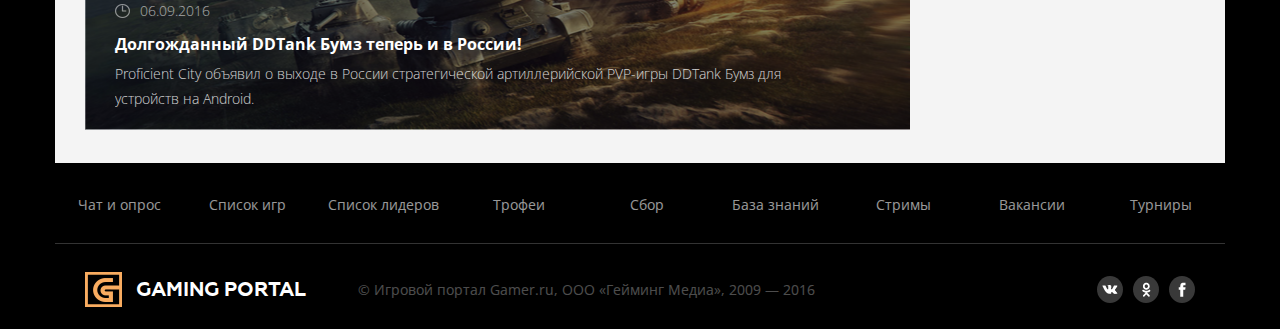
==== commit 59aa0568: "1" ====
--- a/index.html
+++ b/index.html
@@ -6,12 +6,12 @@
     <meta name="viewport" content="width=device-width, initial-scale=1, minimum-scale=1, maximum-scale=1">
     <title>GamePortal2016</title>
     <link rel="stylesheet" href="https://fonts.googleapis.com/css?family=Open+Sans:300,300i,400,400i,600,600i,700,700i,800,800i&amp;amp;subset=cyrillic">
-    <link rel="stylesheet" href="assets/css/normalize.css">
-    <link rel="stylesheet" href="assets/css/bootstrap.css">
-    <link rel="stylesheet" href="assets/css/style.css">
-    <script src="assets/libs/jquery-3.1.1.min.js"></script>
-    <script src="assets/libs/bootstrap.min.js"></script>
-    <script src="assets/js/main.min.js"></script>
+    <link rel="stylesheet" href="./assets/css/normalize.css">
+    <link rel="stylesheet" href="./assets/css/bootstrap.css">
+    <link rel="stylesheet" href="./assets/css/style.css">
+    <script src="./assets/libs/jquery-3.1.1.min.js"></script>
+    <script src="./assets/libs/bootstrap.min.js"></script>
+    <script src="./assets/js/main.min.js"></script>
     
     
   </head>
@@ -24,7 +24,7 @@
           <div class="container">
             <div class="layout">
               <div class="block block__header header__logo">
-                <image class="header__logo-img" src="assets/img/header__logo.png" alt="logo"></image>
+                <image class="header__logo-img" src="./assets/img/header__logo.png" alt="logo"></image>
                 <h2 class="header__logo-title">Gaming Portal</h2>
               </div>
               <div class="block block__header header__searchform">
@@ -48,12 +48,12 @@
           <li class="t-menu__item"><a class="t-menu__link" href="/">Турниры</a></li>
         </ul>
         
-<link rel="stylesheet" href="assets/css/swiper.min.css"/>
-<script src="assets/libs/swiper.min.js"></script>
+<link rel="stylesheet" href="./assets/css/swiper.min.css"/>
+<script src="./assets/libs/swiper.min.js"></script>
 <div class="layout">
   <div class="slider__main swiper-container">
     <div class="swiper-wrapper">
-      <div class="swiper-slide slider__main-item" style="background: url(assets/img/main__slider-1.jpg) no-repeat">
+      <div class="swiper-slide slider__main-item" style="background: url(./assets/img/main__slider-1.jpg) no-repeat">
         <div class="slider__main-transparency"></div>
         <div class="slider__main-content">
           <div class="container">
@@ -64,7 +64,7 @@
           </div>
         </div>
       </div>
-      <div class="swiper-slide slider__main-item" style="background: url(assets/img/main__slider-2.jpg) no-repeat">
+      <div class="swiper-slide slider__main-item" style="background: url(./assets/img/main__slider-2.jpg) no-repeat">
         <div class="slider__main-transparency"></div>
         <div class="slider__main-content">
           <div class="container">
@@ -75,7 +75,7 @@
           </div>
         </div>
       </div>
-      <div class="swiper-slide slider__main-item" style="background: url(assets/img/main__slider-3.png) no-repeat">
+      <div class="swiper-slide slider__main-item" style="background: url(./assets/img/main__slider-3.png) no-repeat">
         <div class="slider__main-transparency"></div>
         <div class="slider__main-content">
           <div class="container">
@@ -86,7 +86,7 @@
           </div>
         </div>
       </div>
-      <div class="swiper-slide slider__main-item" style="background: url(assets/img/main__slider-1.jpg) no-repeat">
+      <div class="swiper-slide slider__main-item" style="background: url(./assets/img/main__slider-1.jpg) no-repeat">
         <div class="slider__main-transparency"></div>
         <div class="slider__main-content">
           <div class="container">
@@ -97,7 +97,7 @@
           </div>
         </div>
       </div>
-      <div class="swiper-slide slider__main-item" style="background: url(assets/img/main__slider-2.jpg) no-repeat">
+      <div class="swiper-slide slider__main-item" style="background: url(./assets/img/main__slider-2.jpg) no-repeat">
         <div class="slider__main-transparency"></div>
         <div class="slider__main-content">
           <div class="container">
@@ -108,7 +108,7 @@
           </div>
         </div>
       </div>
-      <div class="swiper-slide slider__main-item" style="background: url(assets/img/main__slider-3.png) no-repeat">
+      <div class="swiper-slide slider__main-item" style="background: url(./assets/img/main__slider-3.png) no-repeat">
         <div class="slider__main-transparency"></div>
         <div class="slider__main-content">
           <div class="container">
@@ -209,7 +209,7 @@
       </div>
       <div class="layout">
         <article>
-          <div class="games__item" style="background: url(assets/img/game__item-1.png) no-repeat center -.3rem">
+          <div class="games__item" style="background: url(./assets/img/game__item-1.png) no-repeat center -.3rem">
             <div class="block"><a class="games__review">25</a>
               <div class="games__transparency">
                 <div>Подробнее</div>
@@ -227,7 +227,7 @@
               <div class="block">
                 <div class="block games__header">
                   <div class="layout">
-                    <div class="games__header-logo" style="background: url(assets/img/rating__logo-1.jpg) no-repeat center"></div>
+                    <div class="games__header-logo" style="background: url(./assets/img/rating__logo-1.jpg) no-repeat center"></div>
                     <div class="games__header-name">1. Lost_Lethal</div>
                     <div class="games__header-fork"></div>
                     <div class="games__header-like"></div>
@@ -263,17 +263,17 @@
                 <div class="block">
                   <div class="layout">
                     <div class="games__comment-title">Оставить свой комментарий</div>
-                    <div class="games__comment-logo" style="background: url(assets/img/user__logo.jpg) no-repeat center"></div>
+                    <div class="games__comment-logo" style="background: url(./assets/img/user__logo.jpg) no-repeat center"></div>
                     <div class="games__comment-container">
                       <textarea class="input games__comment-textarea" placeholder="Ваш комментарий..." rows="4"></textarea><a class="games__comment-answer games__comment-add">Отправить</a>
                     </div>
                   </div>
                   <div class="layout">
-                    <div class="games__comment-logo" style="background: url(assets/img/comment__logo-1.jpg) no-repeat center"></div>
+                    <div class="games__comment-logo" style="background: url(./assets/img/comment__logo-1.jpg) no-repeat center"></div>
                     <div class="games__comment-container"><span class="games__comment-name">Lost Lethal</span><span class="games__comment-date">11.09.2016</span>
                       <p class="games__comment-text">Таким образом реализация намеченных плановых заданий позволяет оценить значение системы обучения кадров, соответствует насущным потребностям.</p><a class="games__comment-answer">Ответить</a><a class="games__comment-complain">Пожаловаться</a>
                       <div class="layout">
-                        <div class="games__comment-logo" style="background: url(assets/img/comment__logo-2.jpg) no-repeat center"></div>
+                        <div class="games__comment-logo" style="background: url(./assets/img/comment__logo-2.jpg) no-repeat center"></div>
                         <div class="games__comment-container"><span class="games__comment-name">Elle</span><span class="games__comment-date">14.09.2016</span>
                           <p class="games__comment-text">Таким образом новая модель организационной деятельности позволяет оценить значение системы обучения кадров.</p><a class="games__comment-answer">Ответить</a><a class="games__comment-complain">Пожаловаться</a>
                         </div>
@@ -281,25 +281,25 @@
                     </div>
                   </div>
                   <div class="layout">
-                    <div class="games__comment-logo" style="background: url(assets/img/comment__logo-3.jpg) no-repeat center"></div>
+                    <div class="games__comment-logo" style="background: url(./assets/img/comment__logo-3.jpg) no-repeat center"></div>
                     <div class="games__comment-container"><span class="games__comment-name">Loot Hunter</span><span class="games__comment-date">06.09.2016</span>
                       <p class="games__comment-text">Таким образом реализация намеченных плановых заданий позволяет оценить значение системы обучения кадров, соответствует насущным потребностям.</p><a class="games__comment-answer">Ответить</a><a class="games__comment-complain">Пожаловаться</a>
                     </div>
                   </div>
                   <div class="layout">
-                    <div class="games__comment-logo" style="background: url(assets/img/comment__logo-4.jpg) no-repeat center"></div>
+                    <div class="games__comment-logo" style="background: url(./assets/img/comment__logo-4.jpg) no-repeat center"></div>
                     <div class="games__comment-container"><span class="games__comment-name">vladforn</span><span class="games__comment-date">05.09.2016</span>
                       <p class="games__comment-text">Таким образом реализация намеченных плановых заданий позволяет оценить значение системы обучения кадров, соответствует насущным потребностям.</p><a class="games__comment-answer">Ответить</a><a class="games__comment-complain">Пожаловаться</a>
                       <div class="layout">
-                        <div class="games__comment-logo" style="background: url(assets/img/comment__logo-2.jpg) no-repeat center"></div>
+                        <div class="games__comment-logo" style="background: url(./assets/img/comment__logo-2.jpg) no-repeat center"></div>
                         <div class="games__comment-container"><span class="games__comment-name">Elle</span><span class="games__comment-date">14.09.2016</span>
                           <p class="games__comment-text">Таким образом новая модель организационной деятельности позволяет оценить значение системы обучения кадров.</p><a class="games__comment-answer">Ответить</a><a class="games__comment-complain">Пожаловаться</a>
                           <div class="layout">
-                            <div class="games__comment-logo" style="background: url(assets/img/comment__logo-2.jpg) no-repeat center"></div>
+                            <div class="games__comment-logo" style="background: url(./assets/img/comment__logo-2.jpg) no-repeat center"></div>
                             <div class="games__comment-container"><span class="games__comment-name">Elle</span><span class="games__comment-date">14.09.2016</span>
                               <p class="games__comment-text">Таким образом новая модель организационной деятельности позволяет оценить значение системы обучения кадров.</p><a class="games__comment-answer">Ответить</a><a class="games__comment-complain">Пожаловаться</a>
                               <div class="layout">
-                                <div class="games__comment-logo" style="background: url(assets/img/comment__logo-2.jpg) no-repeat center"></div>
+                                <div class="games__comment-logo" style="background: url(./assets/img/comment__logo-2.jpg) no-repeat center"></div>
                                 <div class="games__comment-container"><span class="games__comment-name">Elle</span><span class="games__comment-date">14.09.2016</span>
                                   <p class="games__comment-text">Таким образом новая модель организационной деятельности позволяет оценить значение системы обучения кадров.</p><a class="games__comment-answer">Ответить</a><a class="games__comment-complain">Пожаловаться</a>
                                 </div>
@@ -311,7 +311,7 @@
                     </div>
                   </div>
                   <div class="layout">
-                    <div class="games__comment-logo" style="background: url(assets/img/comment__logo-5.jpg) no-repeat center"></div>
+                    <div class="games__comment-logo" style="background: url(./assets/img/comment__logo-5.jpg) no-repeat center"></div>
                     <div class="games__comment-container"><span class="games__comment-name">Textoplet</span><span class="games__comment-date">01.09.2016</span>
                       <p class="games__comment-text">Таким образом реализация намеченных плановых заданий позволяет оценить значение системы обучения кадров, соответствует насущным потребностям.</p><a class="games__comment-answer">Ответить</a><a class="games__comment-complain">Пожаловаться</a>
                     </div>
@@ -322,7 +322,7 @@
           </div>
         </article>
         <article>
-          <div class="games__item" style="background: url(assets/img/game__item-2.png) no-repeat center -.3rem">
+          <div class="games__item" style="background: url(./assets/img/game__item-2.png) no-repeat center -.3rem">
             <div class="block"><a class="games__review">7</a>
               <div class="games__transparency">
                 <div>Подробнее</div>
@@ -340,7 +340,7 @@
               <div class="block">
                 <div class="block games__header">
                   <div class="layout">
-                    <div class="games__header-logo" style="background: url(assets/img/rating__logo-1.jpg) no-repeat center"></div>
+                    <div class="games__header-logo" style="background: url(./assets/img/rating__logo-1.jpg) no-repeat center"></div>
                     <div class="games__header-name">1. Lost_Lethal</div>
                     <div class="games__header-fork"></div>
                     <div class="games__header-like"></div>
@@ -376,17 +376,17 @@
                 <div class="block">
                   <div class="layout">
                     <div class="games__comment-title">Оставить свой комментарий</div>
-                    <div class="games__comment-logo" style="background: url(assets/img/user__logo.jpg) no-repeat center"></div>
+                    <div class="games__comment-logo" style="background: url(./assets/img/user__logo.jpg) no-repeat center"></div>
                     <div class="games__comment-container">
                       <textarea class="input games__comment-textarea" placeholder="Ваш комментарий..." rows="4"></textarea><a class="games__comment-answer games__comment-add">Отправить</a>
                     </div>
                   </div>
                   <div class="layout">
-                    <div class="games__comment-logo" style="background: url(assets/img/comment__logo-1.jpg) no-repeat center"></div>
+                    <div class="games__comment-logo" style="background: url(./assets/img/comment__logo-1.jpg) no-repeat center"></div>
                     <div class="games__comment-container"><span class="games__comment-name">Lost Lethal</span><span class="games__comment-date">11.09.2016</span>
                       <p class="games__comment-text">Таким образом реализация намеченных плановых заданий позволяет оценить значение системы обучения кадров, соответствует насущным потребностям.</p><a class="games__comment-answer">Ответить</a><a class="games__comment-complain">Пожаловаться</a>
                       <div class="layout">
-                        <div class="games__comment-logo" style="background: url(assets/img/comment__logo-2.jpg) no-repeat center"></div>
+                        <div class="games__comment-logo" style="background: url(./assets/img/comment__logo-2.jpg) no-repeat center"></div>
                         <div class="games__comment-container"><span class="games__comment-name">Elle</span><span class="games__comment-date">14.09.2016</span>
                           <p class="games__comment-text">Таким образом новая модель организационной деятельности позволяет оценить значение системы обучения кадров.</p><a class="games__comment-answer">Ответить</a><a class="games__comment-complain">Пожаловаться</a>
                         </div>
@@ -394,25 +394,25 @@
                     </div>
                   </div>
                   <div class="layout">
-                    <div class="games__comment-logo" style="background: url(assets/img/comment__logo-3.jpg) no-repeat center"></div>
+                    <div class="games__comment-logo" style="background: url(./assets/img/comment__logo-3.jpg) no-repeat center"></div>
                     <div class="games__comment-container"><span class="games__comment-name">Loot Hunter</span><span class="games__comment-date">06.09.2016</span>
                       <p class="games__comment-text">Таким образом реализация намеченных плановых заданий позволяет оценить значение системы обучения кадров, соответствует насущным потребностям.</p><a class="games__comment-answer">Ответить</a><a class="games__comment-complain">Пожаловаться</a>
                     </div>
                   </div>
                   <div class="layout">
-                    <div class="games__comment-logo" style="background: url(assets/img/comment__logo-4.jpg) no-repeat center"></div>
+                    <div class="games__comment-logo" style="background: url(./assets/img/comment__logo-4.jpg) no-repeat center"></div>
                     <div class="games__comment-container"><span class="games__comment-name">vladforn</span><span class="games__comment-date">05.09.2016</span>
                       <p class="games__comment-text">Таким образом реализация намеченных плановых заданий позволяет оценить значение системы обучения кадров, соответствует насущным потребностям.</p><a class="games__comment-answer">Ответить</a><a class="games__comment-complain">Пожаловаться</a>
                       <div class="layout">
-                        <div class="games__comment-logo" style="background: url(assets/img/comment__logo-2.jpg) no-repeat center"></div>
+                        <div class="games__comment-logo" style="background: url(./assets/img/comment__logo-2.jpg) no-repeat center"></div>
                         <div class="games__comment-container"><span class="games__comment-name">Elle</span><span class="games__comment-date">14.09.2016</span>
                           <p class="games__comment-text">Таким образом новая модель организационной деятельности позволяет оценить значение системы обучения кадров.</p><a class="games__comment-answer">Ответить</a><a class="games__comment-complain">Пожаловаться</a>
                           <div class="layout">
-                            <div class="games__comment-logo" style="background: url(assets/img/comment__logo-2.jpg) no-repeat center"></div>
+                            <div class="games__comment-logo" style="background: url(./assets/img/comment__logo-2.jpg) no-repeat center"></div>
                             <div class="games__comment-container"><span class="games__comment-name">Elle</span><span class="games__comment-date">14.09.2016</span>
                               <p class="games__comment-text">Таким образом новая модель организационной деятельности позволяет оценить значение системы обучения кадров.</p><a class="games__comment-answer">Ответить</a><a class="games__comment-complain">Пожаловаться</a>
                               <div class="layout">
-                                <div class="games__comment-logo" style="background: url(assets/img/comment__logo-2.jpg) no-repeat center"></div>
+                                <div class="games__comment-logo" style="background: url(./assets/img/comment__logo-2.jpg) no-repeat center"></div>
                                 <div class="games__comment-container"><span class="games__comment-name">Elle</span><span class="games__comment-date">14.09.2016</span>
                                   <p class="games__comment-text">Таким образом новая модель организационной деятельности позволяет оценить значение системы обучения кадров.</p><a class="games__comment-answer">Ответить</a><a class="games__comment-complain">Пожаловаться</a>
                                 </div>
@@ -424,7 +424,7 @@
                     </div>
                   </div>
                   <div class="layout">
-                    <div class="games__comment-logo" style="background: url(assets/img/comment__logo-5.jpg) no-repeat center"></div>
+                    <div class="games__comment-logo" style="background: url(./assets/img/comment__logo-5.jpg) no-repeat center"></div>
                     <div class="games__comment-container"><span class="games__comment-name">Textoplet</span><span class="games__comment-date">01.09.2016</span>
                       <p class="games__comment-text">Таким образом реализация намеченных плановых заданий позволяет оценить значение системы обучения кадров, соответствует насущным потребностям.</p><a class="games__comment-answer">Ответить</a><a class="games__comment-complain">Пожаловаться</a>
                     </div>
@@ -435,7 +435,7 @@
           </div>
         </article>
         <article>
-          <div class="games__item" style="background: url(assets/img/game__item-3.png) no-repeat center -.3rem">
+          <div class="games__item" style="background: url(./assets/img/game__item-3.png) no-repeat center -.3rem">
             <div class="block"><a class="games__review">115</a>
               <div class="games__transparency">
                 <div>Подробнее</div>
@@ -453,7 +453,7 @@
               <div class="block">
                 <div class="block games__header">
                   <div class="layout">
-                    <div class="games__header-logo" style="background: url(assets/img/rating__logo-1.jpg) no-repeat center"></div>
+                    <div class="games__header-logo" style="background: url(./assets/img/rating__logo-1.jpg) no-repeat center"></div>
                     <div class="games__header-name">1. Lost_Lethal</div>
                     <div class="games__header-fork"></div>
                     <div class="games__header-like"></div>
@@ -489,17 +489,17 @@
                 <div class="block">
                   <div class="layout">
                     <div class="games__comment-title">Оставить свой комментарий</div>
-                    <div class="games__comment-logo" style="background: url(assets/img/user__logo.jpg) no-repeat center"></div>
+                    <div class="games__comment-logo" style="background: url(./assets/img/user__logo.jpg) no-repeat center"></div>
                     <div class="games__comment-container">
                       <textarea class="input games__comment-textarea" placeholder="Ваш комментарий..." rows="4"></textarea><a class="games__comment-answer games__comment-add">Отправить</a>
                     </div>
                   </div>
                   <div class="layout">
-                    <div class="games__comment-logo" style="background: url(assets/img/comment__logo-1.jpg) no-repeat center"></div>
+                    <div class="games__comment-logo" style="background: url(./assets/img/comment__logo-1.jpg) no-repeat center"></div>
                     <div class="games__comment-container"><span class="games__comment-name">Lost Lethal</span><span class="games__comment-date">11.09.2016</span>
                       <p class="games__comment-text">Таким образом реализация намеченных плановых заданий позволяет оценить значение системы обучения кадров, соответствует насущным потребностям.</p><a class="games__comment-answer">Ответить</a><a class="games__comment-complain">Пожаловаться</a>
                       <div class="layout">
-                        <div class="games__comment-logo" style="background: url(assets/img/comment__logo-2.jpg) no-repeat center"></div>
+                        <div class="games__comment-logo" style="background: url(./assets/img/comment__logo-2.jpg) no-repeat center"></div>
                         <div class="games__comment-container"><span class="games__comment-name">Elle</span><span class="games__comment-date">14.09.2016</span>
                           <p class="games__comment-text">Таким образом новая модель организационной деятельности позволяет оценить значение системы обучения кадров.</p><a class="games__comment-answer">Ответить</a><a class="games__comment-complain">Пожаловаться</a>
                         </div>
@@ -507,25 +507,25 @@
                     </div>
                   </div>
                   <div class="layout">
-                    <div class="games__comment-logo" style="background: url(assets/img/comment__logo-3.jpg) no-repeat center"></div>
+                    <div class="games__comment-logo" style="background: url(./assets/img/comment__logo-3.jpg) no-repeat center"></div>
                     <div class="games__comment-container"><span class="games__comment-name">Loot Hunter</span><span class="games__comment-date">06.09.2016</span>
                       <p class="games__comment-text">Таким образом реализация намеченных плановых заданий позволяет оценить значение системы обучения кадров, соответствует насущным потребностям.</p><a class="games__comment-answer">Ответить</a><a class="games__comment-complain">Пожаловаться</a>
                     </div>
                   </div>
                   <div class="layout">
-                    <div class="games__comment-logo" style="background: url(assets/img/comment__logo-4.jpg) no-repeat center"></div>
+                    <div class="games__comment-logo" style="background: url(./assets/img/comment__logo-4.jpg) no-repeat center"></div>
                     <div class="games__comment-container"><span class="games__comment-name">vladforn</span><span class="games__comment-date">05.09.2016</span>
                       <p class="games__comment-text">Таким образом реализация намеченных плановых заданий позволяет оценить значение системы обучения кадров, соответствует насущным потребностям.</p><a class="games__comment-answer">Ответить</a><a class="games__comment-complain">Пожаловаться</a>
                       <div class="layout">
-                        <div class="games__comment-logo" style="background: url(assets/img/comment__logo-2.jpg) no-repeat center"></div>
+                        <div class="games__comment-logo" style="background: url(./assets/img/comment__logo-2.jpg) no-repeat center"></div>
                         <div class="games__comment-container"><span class="games__comment-name">Elle</span><span class="games__comment-date">14.09.2016</span>
                           <p class="games__comment-text">Таким образом новая модель организационной деятельности позволяет оценить значение системы обучения кадров.</p><a class="games__comment-answer">Ответить</a><a class="games__comment-complain">Пожаловаться</a>
                           <div class="layout">
-                            <div class="games__comment-logo" style="background: url(assets/img/comment__logo-2.jpg) no-repeat center"></div>
+                            <div class="games__comment-logo" style="background: url(./assets/img/comment__logo-2.jpg) no-repeat center"></div>
                             <div class="games__comment-container"><span class="games__comment-name">Elle</span><span class="games__comment-date">14.09.2016</span>
                               <p class="games__comment-text">Таким образом новая модель организационной деятельности позволяет оценить значение системы обучения кадров.</p><a class="games__comment-answer">Ответить</a><a class="games__comment-complain">Пожаловаться</a>
                               <div class="layout">
-                                <div class="games__comment-logo" style="background: url(assets/img/comment__logo-2.jpg) no-repeat center"></div>
+                                <div class="games__comment-logo" style="background: url(./assets/img/comment__logo-2.jpg) no-repeat center"></div>
                                 <div class="games__comment-container"><span class="games__comment-name">Elle</span><span class="games__comment-date">14.09.2016</span>
                                   <p class="games__comment-text">Таким образом новая модель организационной деятельности позволяет оценить значение системы обучения кадров.</p><a class="games__comment-answer">Ответить</a><a class="games__comment-complain">Пожаловаться</a>
                                 </div>
@@ -537,7 +537,7 @@
                     </div>
                   </div>
                   <div class="layout">
-                    <div class="games__comment-logo" style="background: url(assets/img/comment__logo-5.jpg) no-repeat center"></div>
+                    <div class="games__comment-logo" style="background: url(./assets/img/comment__logo-5.jpg) no-repeat center"></div>
                     <div class="games__comment-container"><span class="games__comment-name">Textoplet</span><span class="games__comment-date">01.09.2016</span>
                       <p class="games__comment-text">Таким образом реализация намеченных плановых заданий позволяет оценить значение системы обучения кадров, соответствует насущным потребностям.</p><a class="games__comment-answer">Ответить</a><a class="games__comment-complain">Пожаловаться</a>
                     </div>
@@ -562,54 +562,54 @@
           <div class="layout">
             <ul class="rating__list">
               <li class="rating__item">
-                <div class="rating__logo" style="background: url(assets/img/rating__logo-1.jpg) no-repeat center"></div>
+                <div class="rating__logo" style="background: url(./assets/img/rating__logo-1.jpg) no-repeat center"></div>
                 <div class="rating__link-container"><a class="rating__link" href="#">1. Lost_Lethal</a></div>
-                <div class="rating__score-logo" style="background: url(assets/img/rating__score-1.jpg)"></div><span class="rating__score">2453</span>
-              </li>
-              <li class="rating__item">
-                <div class="rating__logo" style="background: url(assets/img/rating__logo-2.jpg) no-repeat center"></div>
+                <div class="rating__score-logo" style="background: url(./assets/img/rating__score-1.jpg)"></div><span class="rating__score">2453</span>
+              </li>
+              <li class="rating__item">
+                <div class="rating__logo" style="background: url(./assets/img/rating__logo-2.jpg) no-repeat center"></div>
                 <div class="rating__link-container"><a class="rating__link" href="#">2. Lady_Beatrice</a></div>
-                <div class="rating__score-logo" style="background: url(assets/img/rating__score-2.jpg)"></div><span class="rating__score">2322</span>
-              </li>
-              <li class="rating__item">
-                <div class="rating__logo" style="background: url(assets/img/rating__logo-3.jpg) no-repeat center"></div>
+                <div class="rating__score-logo" style="background: url(./assets/img/rating__score-2.jpg)"></div><span class="rating__score">2322</span>
+              </li>
+              <li class="rating__item">
+                <div class="rating__logo" style="background: url(./assets/img/rating__logo-3.jpg) no-repeat center"></div>
                 <div class="rating__link-container"><a class="rating__link" href="#">3. juliaspr</a></div>
-                <div class="rating__score-logo" style="background: url(assets/img/rating__score-1.jpg)"></div><span class="rating__score">2214</span>
-              </li>
-              <li class="rating__item">
-                <div class="rating__logo" style="background: url(assets/img/rating__logo-4.jpg) no-repeat center"></div>
+                <div class="rating__score-logo" style="background: url(./assets/img/rating__score-1.jpg)"></div><span class="rating__score">2214</span>
+              </li>
+              <li class="rating__item">
+                <div class="rating__logo" style="background: url(./assets/img/rating__logo-4.jpg) no-repeat center"></div>
                 <div class="rating__link-container"><a class="rating__link" href="#">4. Elle</a></div>
-                <div class="rating__score-logo" style="background: url(assets/img/rating__score-1.jpg)"></div><span class="rating__score">2211</span>
-              </li>
-              <li class="rating__item">
-                <div class="rating__logo" style="background: url(assets/img/rating__logo-5.jpg) no-repeat center"></div>
+                <div class="rating__score-logo" style="background: url(./assets/img/rating__score-1.jpg)"></div><span class="rating__score">2211</span>
+              </li>
+              <li class="rating__item">
+                <div class="rating__logo" style="background: url(./assets/img/rating__logo-5.jpg) no-repeat center"></div>
                 <div class="rating__link-container"><a class="rating__link" href="#">5. LootHunter</a></div>
-                <div class="rating__score-logo" style="background: url(assets/img/rating__score-2.jpg)"></div><span class="rating__score">2154</span>
-              </li>
-              <li class="rating__item">
-                <div class="rating__logo" style="background: url(assets/img/rating__logo-1.jpg) no-repeat center"></div>
+                <div class="rating__score-logo" style="background: url(./assets/img/rating__score-2.jpg)"></div><span class="rating__score">2154</span>
+              </li>
+              <li class="rating__item">
+                <div class="rating__logo" style="background: url(./assets/img/rating__logo-1.jpg) no-repeat center"></div>
                 <div class="rating__link-container"><a class="rating__link" href="#">6. Dobbel</a></div>
-                <div class="rating__score-logo" style="background: url(assets/img/rating__score-1.jpg)"></div><span class="rating__score">2100</span>
-              </li>
-              <li class="rating__item">
-                <div class="rating__logo" style="background: url(assets/img/rating__logo-2.jpg) no-repeat center"></div>
+                <div class="rating__score-logo" style="background: url(./assets/img/rating__score-1.jpg)"></div><span class="rating__score">2100</span>
+              </li>
+              <li class="rating__item">
+                <div class="rating__logo" style="background: url(./assets/img/rating__logo-2.jpg) no-repeat center"></div>
                 <div class="rating__link-container"><a class="rating__link" href="#">7. Доктор</a></div>
-                <div class="rating__score-logo" style="background: url(assets/img/rating__score-2.jpg)"></div><span class="rating__score">2050</span>
-              </li>
-              <li class="rating__item">
-                <div class="rating__logo" style="background: url(assets/img/rating__logo-3.jpg) no-repeat center"></div>
+                <div class="rating__score-logo" style="background: url(./assets/img/rating__score-2.jpg)"></div><span class="rating__score">2050</span>
+              </li>
+              <li class="rating__item">
+                <div class="rating__logo" style="background: url(./assets/img/rating__logo-3.jpg) no-repeat center"></div>
                 <div class="rating__link-container"><a class="rating__link" href="#">8. juliaspr</a></div>
-                <div class="rating__score-logo" style="background: url(assets/img/rating__score-1.jpg)"></div><span class="rating__score">2000</span>
-              </li>
-              <li class="rating__item">
-                <div class="rating__logo" style="background: url(assets/img/rating__logo-4.jpg) no-repeat center"></div>
+                <div class="rating__score-logo" style="background: url(./assets/img/rating__score-1.jpg)"></div><span class="rating__score">2000</span>
+              </li>
+              <li class="rating__item">
+                <div class="rating__logo" style="background: url(./assets/img/rating__logo-4.jpg) no-repeat center"></div>
                 <div class="rating__link-container"><a class="rating__link" href="#">9. LootHunter</a></div>
-                <div class="rating__score-logo" style="background: url(assets/img/rating__score-2.jpg)"></div><span class="rating__score">1998</span>
-              </li>
-              <li class="rating__item">
-                <div class="rating__logo" style="background: url(assets/img/rating__logo-5.jpg) no-repeat center"></div>
+                <div class="rating__score-logo" style="background: url(./assets/img/rating__score-2.jpg)"></div><span class="rating__score">1998</span>
+              </li>
+              <li class="rating__item">
+                <div class="rating__logo" style="background: url(./assets/img/rating__logo-5.jpg) no-repeat center"></div>
                 <div class="rating__link-container"><a class="rating__link" href="#">10. Lady_Beatrice</a></div>
-                <div class="rating__score-logo" style="background: url(assets/img/rating__score-1.jpg)"></div><span class="rating__score">1950</span>
+                <div class="rating__score-logo" style="background: url(./assets/img/rating__score-1.jpg)"></div><span class="rating__score">1950</span>
               </li>
             </ul>
           </div>
@@ -634,7 +634,7 @@
         <div class="container">
           <div class="layout">
             <div class="block block__footer footer__logo">
-              <image class="footer__logo-img" src="assets/img/footer__logo.png" alt="logo"></image>
+              <image class="footer__logo-img" src="./assets/img/footer__logo.png" alt="logo"></image>
               <h2 class="footer__logo-title">Gaming Portal</h2>
             </div>
             <div class="block block__footer footer__copyright"><span class="footer__copyright-text">&copy; Игровой портал Gamer.ru, ООО «Гейминг Медиа», 2009 — 2016</span></div>
--- a/assets/css/style.css
+++ b/assets/css/style.css
@@ -1,9 +1,9 @@
 .b-menu{width:100%;display:table}.b-menu__item{display:table-cell;min-width:10rem;text-align:center;padding:3.2rem 0 2.8rem}.b-menu__link{display:inline-block;font-weight:400;color:#fff;opacity:.6;text-decoration:none;transition:all .2s}.b-menu__link:hover{opacity:1}
-@font-face{font-family:'Geometria Bold';src:url(assets/fonts/geometria-bold-webfont.woff2) format('woff2'),url(assets/fonts/geometria-bold-webfont.woff) format('woff')}
-body,html{height:100%;margin:0}.wrapper__content{min-height:100%;margin-bottom:0}.wrapper__content::after{content:"";display:block}.footer{padding:2.8rem 0 2.2rem;color:#fff;border-top:.1rem solid #333}.footer__logo{width:25%}.footer__logo-img,.footer__logo-title{display:inline-block;vertical-align:middle}.footer__logo-title{padding-left:1.4rem;text-transform:uppercase;font-family:'Geometria Bold';font-size:2rem;color:#fff}.footer__copyright{width:50%}.footer__copyright-text{font-size:1.4rem;opacity:.3;margin-left:-1.2rem}.footer__social{width:25%}.footer__social-link{display:inline-block;float:right;margin-left:1rem;background-color:#393939;background-position:center;background-repeat:no-repeat;width:2.6rem;height:2.7rem;border-radius:50%}.footer__social-link:hover{background-color:#f9ac60;transition:all .2s}.footer__social-link::after{content:"";display:table;clear:both}.footer__social-vk{background-image:url(assets/img/social__vk.png)}.footer__social-ok{background-image:url(assets/img/social__ok.png)}.footer__social-fb{background-image:url(assets/img/social__fb.png)}
-.games{width:75%;display:inline-block;vertical-align:top}.games__item{margin-bottom:3rem}.games__transparency{cursor:pointer;text-align:center;position:absolute;z-index:5;width:100%;left:0;opacity:0;transition:all .2s}.games__transparency:hover{background:#000;opacity:.8;transition:all .2s}.games__transparency div{font-size:1.4rem;font-weight:300;color:#fff;background:url(../img/games__transparency.png) no-repeat left center;display:inline-block;padding-left:3.7rem;line-height:23rem}.games__container{max-width:90%;color:#fff;padding-top:3.2rem}.games__title{font-size:1.6rem;font-weight:700}.games__title-gameplay{font-size:1.8rem;font-weight:700;opacity:.5}.games__date{display:inline-block;margin:5.2rem 0 1.5rem;padding-left:25px;background:url(../img/game__date.png) no-repeat left center}.games__date span,.games__desc{font-size:1.4rem;font-weight:300;opacity:.6}.games__desc{display:inline-block;opacity:.8;line-height:2.5rem;margin:.7rem 0 2.2rem;max-height:5rem;overflow:hidden}.games__review{color:#fff;font-size:1.4rem;font-weight:600;background:#f9ac60 url(../img/game__review.png) no-repeat 1.2rem 50%;border-radius:.2rem;padding:.8rem 1.3rem .8rem 3.6rem;position:absolute;top:3rem;right:3rem;min-width:6.5rem;text-align:right}.games__content{display:none;color:#000;padding-top:2.5rem;background-color:#fff}.games__header{margin-top:-.5rem;margin-bottom:.3rem}.games__header .layout>div{display:inline-block;vertical-align:middle;font-size:1.4rem}.games__header-logo{width:3.4rem;height:3.3rem;border-radius:50%;margin-right:1.6rem}.games__text{font-size:1.4rem;font-weight:300;line-height:2.5rem}.games__footer{padding-top:.8rem}.games__footer-list{width:100%;font-size:1.4rem;font-weight:300}.games__comment-container::after,.games__comment::after,.games__footer-list::after{content:"";display:table;clear:both}.games__footer-list li{float:left;margin-right:.9rem;background-color:#f4f4f4;border-radius:1.5rem;padding:1.3rem 4rem}.games__footer-slideup{text-align:center;padding:3.8rem 0}.games__footer-slideup>a{color:#fff;background-color:#f9ac60;border-radius:.2rem;padding:1rem 4rem}.games__comment{padding:1.5rem 0 0 .4rem;background-color:#faf7f0;display:none}.games__comment>.block>.layout{padding-top:1.7rem}.games__comment>.block>.layout>.games__comment-container{border-bottom:.1rem solid #d4d4d4;padding-bottom:1.9rem}.games__comment>.block>.layout:first-child{padding-top:0}.games__comment>.block>.layout:first-child>.games__comment-container{padding-bottom:1rem}.games__comment>.block>.layout:last-child>.games__comment-container{border-bottom:none}.games__comment-title{font-size:1.4rem;font-weight:700;margin:.5rem 0 2rem}.games__comment-textarea{font-family:'Open Sans',sans-serif;padding:.5rem;width:100%;display:block;font-size:1.4rem;font-weight:300;resize:vertical;border:none;max-height:40rem}.games__comment-textarea:focus{outline:none}.games__comment-textarea+.games__comment-add{margin:1.2rem 0 .5rem}.games__comment-link{display:block;color:#f9ac60;border:.1rem solid #f9ac60;font-size:1.6rem;font-weight:300;text-align:center;background:url(../img/game__comment.png) no-repeat 33.3rem 49%;padding:1rem 0;padding-left:2.6rem;margin-top:-.4rem}.games__comment-link-slideup{background:0 0;padding-left:0;margin-top:0;margin-left:-.4rem;background:#fff}.games__comment-logo{font-size:1.3rem;width:5.5rem;height:5.5rem;border-radius:50%;float:left}.games__comment-container{padding-left:7rem}.games__comment-container .layout{padding-top:2rem}.games__comment-date,.games__comment-name{font-size:1.3rem;font-weight:700;position:relative;top:-.4rem}.games__comment-date{font-weight:300;opacity:.5;left:.8rem}.games__comment-text{font-size:1.3rem;font-weight:300;line-height:2rem;margin:0;margin-bottom:.8rem}.games__comment-answer{display:inline-block;line-height:1.8rem;font-size:1.3rem;color:#fff;background-color:#f9ac60;border-radius:.2rem;padding:.2rem 0;margin-right:2rem;width:13.6rem;text-align:center}.games__comment-complain{font-size:1.3rem;text-decoration:underline;font-weight:300;background:url(../img/games__complain-small.png) no-repeat left center;padding-left:1.9rem;position:relative;top:-.2rem}
-.header{padding:2.3rem 0 2.2rem}.header__logo{width:25%}.header__logo-img,.header__logo-title{display:inline-block;vertical-align:middle}.header__logo-title{padding-left:1.5rem;text-transform:uppercase;font-family:'Geometria Bold';font-size:2rem}.header__searchform{width:50%}.header__login{width:25%}.header__login-img{width:4rem;height:4rem;display:inline-block;vertical-align:middle;background:#f9ac60 url(assets/img/header__user-nologin.png) no-repeat center;border-radius:50%;visibility:hidden}.header__login-log{margin:0 1.4rem;padding:1.25rem 1.2rem}.header__login-reg{padding:1.25rem 1.7rem}.header__login-log,.header__login-reg{display:inline-block;vertical-align:middle;background:0 0;border:.1rem solid #efefef;border-radius:.2rem .3rem .3rem .2rem;font-weight:300}.header__login-log:hover,.header__login-reg:hover{border-color:#f9ac60;color:#f9ac60;transition:all .2s}
-*{box-sizing:border-box}html{font-size:62.5%;font-family:'Open Sans',sans-serif}body{background:#000 url(../img/body__background.png) no-repeat center top;background-attachment:fixed}h1,h2,h3,h4{padding:0;margin:0}h2{font-size:2rem}h3{font-size:1.8rem}h4{font-size:1.6rem}a{font-size:1.4rem;color:#000;cursor:pointer;text-decoration:none}a:focus,a:hover{outline:none;text-decoration:none}ul{padding:0;margin:0;list-style:none}.wrapper{width:117rem;min-width:117rem;margin:0 auto;margin-top:21.5rem}.wrapper__content{background:#fff}.container{padding-right:1.5rem;padding-left:1.5rem;margin-right:auto;margin-left:auto}.container__main{background:#f4f4f4;padding-top:.5rem}.container::after,.container::before{display:table;content:" "}.container::after{clear:both}.layout{font-size:0}.layout::after,.layout::before{display:table;content:" "}.layout::after{clear:both}.block{position:relative;min-height:.1rem;padding-left:1.5rem;padding-right:1.5rem}.block__footer,.block__header{display:inline-block;vertical-align:middle}.input{font-size:1.4rem;font-weight:300;border:.1rem solid #efefef;border-radius:.2rem .3rem .3rem .2rem;background:#fff;transition:all .2s}.input:focus{outline:none;border-color:#f9ac60}.input__search{width:100%;background:url(assets/img/input__loupe.png) no-repeat center left;background-position-x:97.5%;padding:1.2rem 0 .9rem 1.3rem}.input__button{display:inline-block;vertical-align:middle;background:0 0;cursor:pointer;transition:all .2s}.input__button:hover{border-color:#f9ac60;color:#f9ac60}.input__button:focus{border-color:#efefef}
+@font-face{font-family:'Geometria Bold';src:url(../fonts/geometria-bold-webfont.woff2) format('woff2'),url(../fonts/geometria-bold-webfont.woff) format('woff')}
+body,html{height:100%;margin:0}.wrapper__content{min-height:100%;margin-bottom:0}.wrapper__content::after{content:"";display:block}.footer{padding:2.8rem 0 2.2rem;color:#fff;border-top:.1rem solid #333}.footer__logo{width:25%}.footer__logo-img,.footer__logo-title{display:inline-block;vertical-align:middle}.footer__logo-title{padding-left:1.4rem;text-transform:uppercase;font-family:'Geometria Bold';font-size:2rem;color:#fff}.footer__copyright{width:50%}.footer__copyright-text{font-size:1.4rem;opacity:.3;margin-left:-1.2rem}.footer__social{width:25%}.footer__social-link{display:inline-block;float:right;margin-left:1rem;background-color:#393939;background-position:center;background-repeat:no-repeat;width:2.6rem;height:2.7rem;border-radius:50%}.footer__social-link:hover{background-color:#f9ac60;transition:all .2s}.footer__social-link::after{content:"";display:table;clear:both}.footer__social-vk{background-image:url(../img/social__vk.png)}.footer__social-ok{background-image:url(../img/social__ok.png)}.footer__social-fb{background-image:url(../img/social__fb.png)}
+.games{width:75%;display:inline-block;vertical-align:top}.games__item{margin-bottom:3rem}.games__transparency{min-height: 23.5remcursor:pointer;text-align:center;position:absolute;z-index:5;width:100%;left:0;opacity:0;transition:all .2s}.games__transparency:hover{background:#000;opacity:.8;transition:all .2s}.games__transparency div{font-size:1.4rem;font-weight:300;color:#fff;background:url(../img/games__transparency.png) no-repeat left center;display:inline-block;padding-left:3.7rem;line-height:23rem}.games__container{max-width:90%;color:#fff;padding-top:3.2rem}.games__title{font-size:1.6rem;font-weight:700}.games__title-gameplay{font-size:1.8rem;font-weight:700;opacity:.5}.games__date{display:inline-block;margin:5.2rem 0 1.5rem;padding-left:25px;background:url(../img/game__date.png) no-repeat left center}.games__date span,.games__desc{font-size:1.4rem;font-weight:300;opacity:.6}.games__desc{display:inline-block;opacity:.8;line-height:2.5rem;margin:.7rem 0 2.2rem;max-height:5rem;overflow:hidden}.games__review{color:#fff;font-size:1.4rem;font-weight:600;background:#f9ac60 url(../img/game__review.png) no-repeat 1.2rem 50%;border-radius:.2rem;padding:.8rem 1.3rem .8rem 3.6rem;position:absolute;top:3rem;right:3rem;min-width:6.5rem;text-align:right}.games__content{display:none;color:#000;padding-top:2.5rem;background-color:#fff}.games__header{margin-top:-.5rem;margin-bottom:.3rem}.games__header .layout>div{display:inline-block;vertical-align:middle;font-size:1.4rem}.games__header-logo{width:3.4rem;height:3.3rem;border-radius:50%;margin-right:1.6rem}.games__text{font-size:1.4rem;font-weight:300;line-height:2.5rem}.games__footer{padding-top:.8rem}.games__footer-list{width:100%;font-size:1.4rem;font-weight:300}.games__comment-container::after,.games__comment::after,.games__footer-list::after{content:"";display:table;clear:both}.games__footer-list li{float:left;margin-right:.9rem;background-color:#f4f4f4;border-radius:1.5rem;padding:1.3rem 4rem}.games__footer-slideup{text-align:center;padding:3.8rem 0}.games__footer-slideup>a{color:#fff;background-color:#f9ac60;border-radius:.2rem;padding:1rem 4rem}.games__comment{padding:1.5rem 0 0 .4rem;background-color:#faf7f0;display:none}.games__comment>.block>.layout{padding-top:1.7rem}.games__comment>.block>.layout>.games__comment-container{border-bottom:.1rem solid #d4d4d4;padding-bottom:1.9rem}.games__comment>.block>.layout:first-child{padding-top:0}.games__comment>.block>.layout:first-child>.games__comment-container{padding-bottom:1rem}.games__comment>.block>.layout:last-child>.games__comment-container{border-bottom:none}.games__comment-title{font-size:1.4rem;font-weight:700;margin:.5rem 0 2rem}.games__comment-textarea{font-family:'Open Sans',sans-serif;padding:.5rem;width:100%;display:block;font-size:1.4rem;font-weight:300;resize:vertical;border:none;max-height:40rem}.games__comment-textarea:focus{outline:none}.games__comment-textarea+.games__comment-add{margin:1.2rem 0 .5rem}.games__comment-link{display:block;color:#f9ac60;border:.1rem solid #f9ac60;font-size:1.6rem;font-weight:300;text-align:center;background:url(../img/game__comment.png) no-repeat 33.3rem 49%;padding:1rem 0;padding-left:2.6rem;margin-top:-.4rem}.games__comment-link-slideup{background:0 0;padding-left:0;margin-top:0;margin-left:-.4rem;background:#fff}.games__comment-logo{font-size:1.3rem;width:5.5rem;height:5.5rem;border-radius:50%;float:left}.games__comment-container{padding-left:7rem}.games__comment-container .layout{padding-top:2rem}.games__comment-date,.games__comment-name{font-size:1.3rem;font-weight:700;position:relative;top:-.4rem}.games__comment-date{font-weight:300;opacity:.5;left:.8rem}.games__comment-text{font-size:1.3rem;font-weight:300;line-height:2rem;margin:0;margin-bottom:.8rem}.games__comment-answer{display:inline-block;line-height:1.8rem;font-size:1.3rem;color:#fff;background-color:#f9ac60;border-radius:.2rem;padding:.2rem 0;margin-right:2rem;width:13.6rem;text-align:center}.games__comment-complain{font-size:1.3rem;text-decoration:underline;font-weight:300;background:url(../img/games__complain-small.png) no-repeat left center;padding-left:1.9rem;position:relative;top:-.2rem}
+.header{padding:2.3rem 0 2.2rem}.header__logo{width:25%}.header__logo-img,.header__logo-title{display:inline-block;vertical-align:middle}.header__logo-title{padding-left:1.5rem;text-transform:uppercase;font-family:'Geometria Bold';font-size:2rem}.header__searchform{width:50%}.header__login{width:25%}.header__login-img{width:4rem;height:4rem;display:inline-block;vertical-align:middle;background:#f9ac60 url(../img/header__user-nologin.png) no-repeat center;border-radius:50%;visibility:hidden}.header__login-log{margin:0 1.4rem;padding:1.25rem 1.2rem}.header__login-reg{padding:1.25rem 1.7rem}.header__login-log,.header__login-reg{display:inline-block;vertical-align:middle;background:0 0;border:.1rem solid #efefef;border-radius:.2rem .3rem .3rem .2rem;font-weight:300}.header__login-log:hover,.header__login-reg:hover{border-color:#f9ac60;color:#f9ac60;transition:all .2s}
+*{box-sizing:border-box}html{font-size:62.5%;font-family:'Open Sans',sans-serif}body{background:#000 url(../img/body__background.png) no-repeat center top;background-attachment:fixed}h1,h2,h3,h4{padding:0;margin:0}h2{font-size:2rem}h3{font-size:1.8rem}h4{font-size:1.6rem}a{font-size:1.4rem;color:#000;cursor:pointer;text-decoration:none}a:focus,a:hover{outline:none;text-decoration:none}ul{padding:0;margin:0;list-style:none}.wrapper{width:117rem;min-width:117rem;margin:0 auto;margin-top:21.5rem}.wrapper__content{background:#fff}.container{padding-right:1.5rem;padding-left:1.5rem;margin-right:auto;margin-left:auto}.container__main{background:#f4f4f4;padding-top:.5rem}.container::after,.container::before{display:table;content:" "}.container::after{clear:both}.layout{font-size:0}.layout::after,.layout::before{display:table;content:" "}.layout::after{clear:both}.block{position:relative;min-height:.1rem;padding-left:1.5rem;padding-right:1.5rem}.block__footer,.block__header{display:inline-block;vertical-align:middle}.input{font-size:1.4rem;font-weight:300;border:.1rem solid #efefef;border-radius:.2rem .3rem .3rem .2rem;background:#fff;transition:all .2s}.input:focus{outline:none;border-color:#f9ac60}.input__search{width:100%;background:url(../img/input__loupe.png) no-repeat center left;background-position-x:97.5%;padding:1.2rem 0 .9rem 1.3rem}.input__button{display:inline-block;vertical-align:middle;background:0 0;cursor:pointer;transition:all .2s}.input__button:hover{border-color:#f9ac60;color:#f9ac60}.input__button:focus{border-color:#efefef}
 .post__body{background-color:#f4f4f4;border-top:.4rem solid #f9ac60;padding-top:2.2rem}.post__body .layout{margin-bottom:2.4rem}.post__body .layout:last-child{text-align:center}.post .modal-title{text-align:center;font-size:2.2rem;font-weight:700}.post__input{padding:.9rem .9rem .9rem 1.3rem}.post__input-share{width:75%;margin-right:5%}.post__input-name{width:100%}.post__share{width:20%;background-color:#f9ac60;border-radius:.2rem;color:#fff;display:inline-block;line-height:4rem;text-align:center}.post__share:hover{background-color:#ffa145}.post__select{width:100%;padding:.8rem .9rem .9rem}.post__menu{background-color:#f9ac60;border-radius:.2rem}.post__textarea{font-family:'Open Sans',sans-serif;padding:.9rem .9rem .9rem 1.3rem;width:100%;display:block;font-size:1.4rem;font-weight:300;resize:vertical;max-height:40rem;border:1px solid #efefef}.post__textarea:focus{outline:none}.post__add{font-size:1.4rem;font-weight:400;text-decoration:underline;transition:all .2s}.post__add:hover{color:#f9ac60}.post__tags-title{display:inline-block;font-size:1.6rem;font-weight:700;margin-bottom:1rem}.post__checkbox,.post__label{cursor:pointer}.post__label{font-size:1.4rem;font-weight:400}.post__add:hover,.post__label span{text-decoration:underline}.post__publish{color:#fff;display:inline-block;line-height:4.9rem;padding-left:8.2rem;padding-right:5.8rem;text-align:center;background-color:#f9ac60;border-radius:.2rem;text-transform:uppercase;font-weight:400}
 .rating{width:25%;display:inline-block;margin-top:1.5rem}.rating__content{background:#fff}.rating__header{background:url(../img/main__raiting-logo.png) no-repeat;background-position:.5rem 2.9rem;border-bottom:.1rem solid #ebebeb;padding:3.1rem 0 2rem 3.7rem}.rating__title{font-size:1.6rem;font-weight:700}.rating__list{padding:1.8rem 1.7rem 0}.rating__item{margin-bottom:2.2rem}.rating__link,.rating__logo{display:inline-block;vertical-align:middle}.rating__logo{width:2.9rem;height:2.9rem;border-radius:50%;margin-right:.8rem}.rating__link{font-weight:300;max-width:11rem;overflow:hidden;text-overflow:ellipsis;white-space:nowrap}.rating__link-container{width:54%}.rating__link:hover{color:#f9ac60;text-decoration:underline}.rating__link-container,.rating__score,.rating__score-logo{display:inline-block;vertical-align:middle}.rating__score{font-size:1.4rem;font-weight:700}.rating__score-logo{width:2rem;height:2rem;margin-right:1.2rem}
 .slider__main{width:100%;height:50.4rem}.slider__main-transparency{position:absolute;bottom:0;background:#000;opacity:.7;z-index:5;width:100%;padding:11rem 0}.slider__main-content{position:absolute;bottom:0;color:#fff;line-height:2.5rem;z-index:10;margin-bottom:7.1rem;margin-left:-.2rem}.slider__main-title{display:inline-block;font-size:2.5rem;font-weight:700}.slider__main-desc{font-size:1.4rem;font-weight:300;opacity:.8;margin:0;position:relative;top:.5rem;max-height:5rem;overflow:hidden}.slider__main-button{color:#fff;background:#f9ac60;border-radius:.2rem;padding:1rem 5rem;position:relative;top:3.2rem;z-index:100}.swiper-pagination{display:inline-table;width:auto!important;text-align:right!important;bottom:5.1rem!important;left:unset!important;right:2.4rem}.swiper-pagination-bullet{width:1.1rem!important;height:1.1rem!important;border:.1rem solid #fff!important;background:0 0!important;opacity:1!important}.swiper-pagination-bullet-active{border:.1rem solid #f9ac60!important;background:#f9ac60!important}
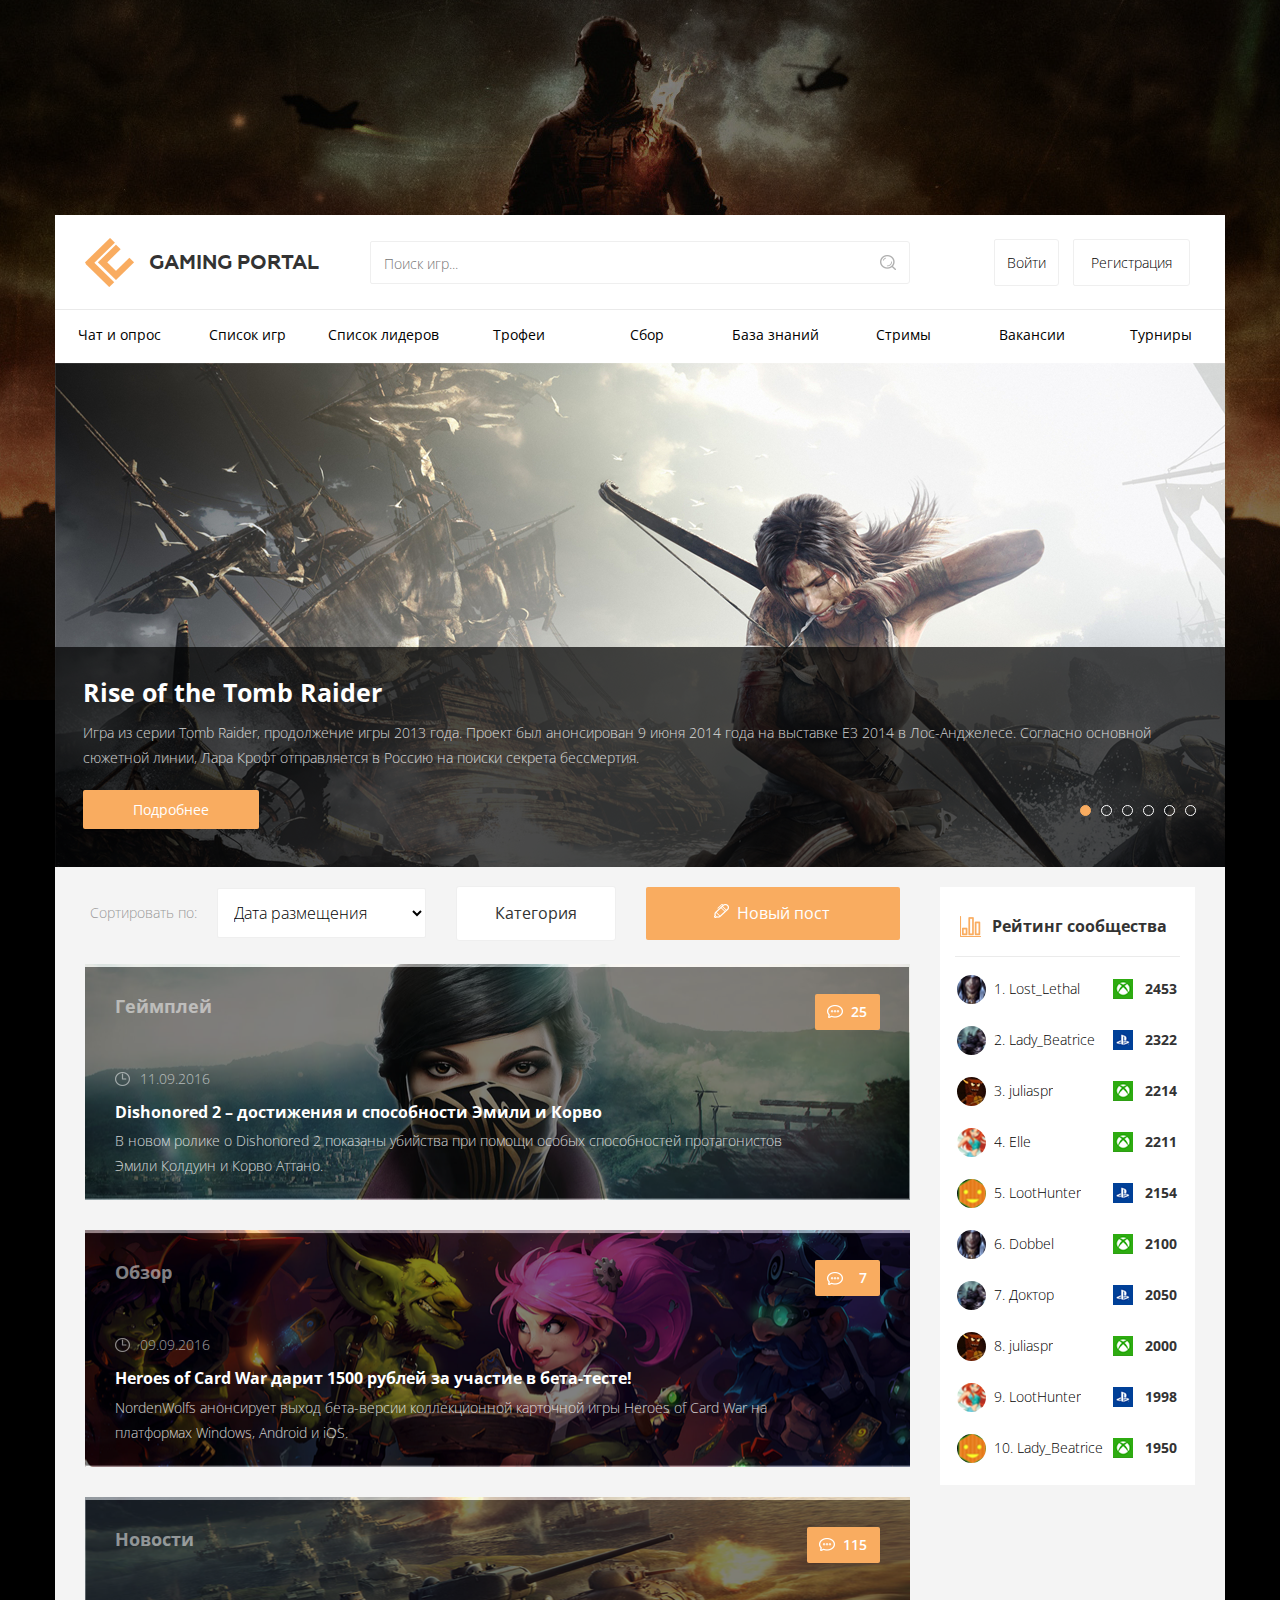
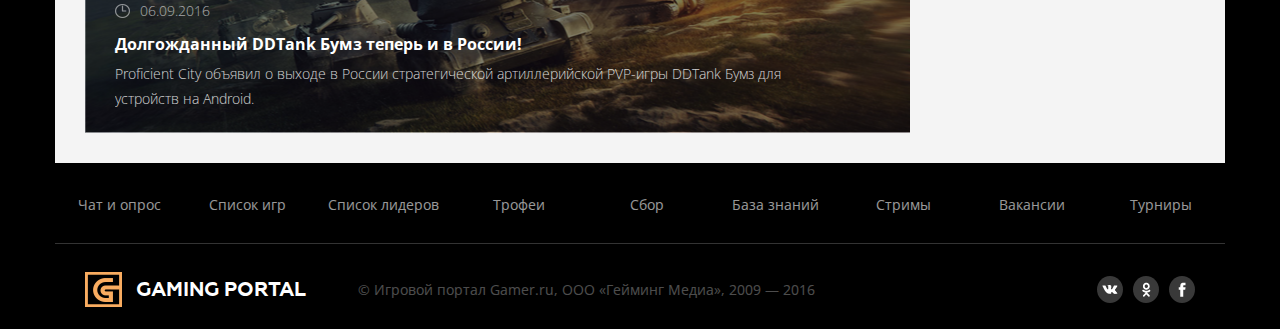
==== commit f7d12cbe: "1" ====
--- a/index.html
+++ b/index.html
@@ -209,7 +209,7 @@
       </div>
       <div class="layout">
         <article>
-          <div class="games__item" style="background: url(./assets/img/game__item-1.png) no-repeat center -.3rem">
+          <div class="games__item" style="background: url(./assets/img/game__item-1.png) no-repeat center 0">
             <div class="block"><a class="games__review">25</a>
               <div class="games__transparency">
                 <div>Подробнее</div>
@@ -322,7 +322,7 @@
           </div>
         </article>
         <article>
-          <div class="games__item" style="background: url(./assets/img/game__item-2.png) no-repeat center -.3rem">
+          <div class="games__item" style="background: url(./assets/img/game__item-2.png) no-repeat center 0">
             <div class="block"><a class="games__review">7</a>
               <div class="games__transparency">
                 <div>Подробнее</div>
@@ -435,7 +435,7 @@
           </div>
         </article>
         <article>
-          <div class="games__item" style="background: url(./assets/img/game__item-3.png) no-repeat center -.3rem">
+          <div class="games__item" style="background: url(./assets/img/game__item-3.png) no-repeat center 0">
             <div class="block"><a class="games__review">115</a>
               <div class="games__transparency">
                 <div>Подробнее</div>
--- a/assets/css/style.css
+++ b/assets/css/style.css
@@ -1,7 +1,7 @@
 .b-menu{width:100%;display:table}.b-menu__item{display:table-cell;min-width:10rem;text-align:center;padding:3.2rem 0 2.8rem}.b-menu__link{display:inline-block;font-weight:400;color:#fff;opacity:.6;text-decoration:none;transition:all .2s}.b-menu__link:hover{opacity:1}
 @font-face{font-family:'Geometria Bold';src:url(../fonts/geometria-bold-webfont.woff2) format('woff2'),url(../fonts/geometria-bold-webfont.woff) format('woff')}
 body,html{height:100%;margin:0}.wrapper__content{min-height:100%;margin-bottom:0}.wrapper__content::after{content:"";display:block}.footer{padding:2.8rem 0 2.2rem;color:#fff;border-top:.1rem solid #333}.footer__logo{width:25%}.footer__logo-img,.footer__logo-title{display:inline-block;vertical-align:middle}.footer__logo-title{padding-left:1.4rem;text-transform:uppercase;font-family:'Geometria Bold';font-size:2rem;color:#fff}.footer__copyright{width:50%}.footer__copyright-text{font-size:1.4rem;opacity:.3;margin-left:-1.2rem}.footer__social{width:25%}.footer__social-link{display:inline-block;float:right;margin-left:1rem;background-color:#393939;background-position:center;background-repeat:no-repeat;width:2.6rem;height:2.7rem;border-radius:50%}.footer__social-link:hover{background-color:#f9ac60;transition:all .2s}.footer__social-link::after{content:"";display:table;clear:both}.footer__social-vk{background-image:url(../img/social__vk.png)}.footer__social-ok{background-image:url(../img/social__ok.png)}.footer__social-fb{background-image:url(../img/social__fb.png)}
-.games{width:75%;display:inline-block;vertical-align:top}.games__item{margin-bottom:3rem}.games__transparency{min-height: 23.5remcursor:pointer;text-align:center;position:absolute;z-index:5;width:100%;left:0;opacity:0;transition:all .2s}.games__transparency:hover{background:#000;opacity:.8;transition:all .2s}.games__transparency div{font-size:1.4rem;font-weight:300;color:#fff;background:url(../img/games__transparency.png) no-repeat left center;display:inline-block;padding-left:3.7rem;line-height:23rem}.games__container{max-width:90%;color:#fff;padding-top:3.2rem}.games__title{font-size:1.6rem;font-weight:700}.games__title-gameplay{font-size:1.8rem;font-weight:700;opacity:.5}.games__date{display:inline-block;margin:5.2rem 0 1.5rem;padding-left:25px;background:url(../img/game__date.png) no-repeat left center}.games__date span,.games__desc{font-size:1.4rem;font-weight:300;opacity:.6}.games__desc{display:inline-block;opacity:.8;line-height:2.5rem;margin:.7rem 0 2.2rem;max-height:5rem;overflow:hidden}.games__review{color:#fff;font-size:1.4rem;font-weight:600;background:#f9ac60 url(../img/game__review.png) no-repeat 1.2rem 50%;border-radius:.2rem;padding:.8rem 1.3rem .8rem 3.6rem;position:absolute;top:3rem;right:3rem;min-width:6.5rem;text-align:right}.games__content{display:none;color:#000;padding-top:2.5rem;background-color:#fff}.games__header{margin-top:-.5rem;margin-bottom:.3rem}.games__header .layout>div{display:inline-block;vertical-align:middle;font-size:1.4rem}.games__header-logo{width:3.4rem;height:3.3rem;border-radius:50%;margin-right:1.6rem}.games__text{font-size:1.4rem;font-weight:300;line-height:2.5rem}.games__footer{padding-top:.8rem}.games__footer-list{width:100%;font-size:1.4rem;font-weight:300}.games__comment-container::after,.games__comment::after,.games__footer-list::after{content:"";display:table;clear:both}.games__footer-list li{float:left;margin-right:.9rem;background-color:#f4f4f4;border-radius:1.5rem;padding:1.3rem 4rem}.games__footer-slideup{text-align:center;padding:3.8rem 0}.games__footer-slideup>a{color:#fff;background-color:#f9ac60;border-radius:.2rem;padding:1rem 4rem}.games__comment{padding:1.5rem 0 0 .4rem;background-color:#faf7f0;display:none}.games__comment>.block>.layout{padding-top:1.7rem}.games__comment>.block>.layout>.games__comment-container{border-bottom:.1rem solid #d4d4d4;padding-bottom:1.9rem}.games__comment>.block>.layout:first-child{padding-top:0}.games__comment>.block>.layout:first-child>.games__comment-container{padding-bottom:1rem}.games__comment>.block>.layout:last-child>.games__comment-container{border-bottom:none}.games__comment-title{font-size:1.4rem;font-weight:700;margin:.5rem 0 2rem}.games__comment-textarea{font-family:'Open Sans',sans-serif;padding:.5rem;width:100%;display:block;font-size:1.4rem;font-weight:300;resize:vertical;border:none;max-height:40rem}.games__comment-textarea:focus{outline:none}.games__comment-textarea+.games__comment-add{margin:1.2rem 0 .5rem}.games__comment-link{display:block;color:#f9ac60;border:.1rem solid #f9ac60;font-size:1.6rem;font-weight:300;text-align:center;background:url(../img/game__comment.png) no-repeat 33.3rem 49%;padding:1rem 0;padding-left:2.6rem;margin-top:-.4rem}.games__comment-link-slideup{background:0 0;padding-left:0;margin-top:0;margin-left:-.4rem;background:#fff}.games__comment-logo{font-size:1.3rem;width:5.5rem;height:5.5rem;border-radius:50%;float:left}.games__comment-container{padding-left:7rem}.games__comment-container .layout{padding-top:2rem}.games__comment-date,.games__comment-name{font-size:1.3rem;font-weight:700;position:relative;top:-.4rem}.games__comment-date{font-weight:300;opacity:.5;left:.8rem}.games__comment-text{font-size:1.3rem;font-weight:300;line-height:2rem;margin:0;margin-bottom:.8rem}.games__comment-answer{display:inline-block;line-height:1.8rem;font-size:1.3rem;color:#fff;background-color:#f9ac60;border-radius:.2rem;padding:.2rem 0;margin-right:2rem;width:13.6rem;text-align:center}.games__comment-complain{font-size:1.3rem;text-decoration:underline;font-weight:300;background:url(../img/games__complain-small.png) no-repeat left center;padding-left:1.9rem;position:relative;top:-.2rem}
+.games{width:75%;display:inline-block;vertical-align:top}.games__item{margin-bottom:3rem}.games__transparency{min-height:23.5rem;cursor:pointer;text-align:center;position:absolute;z-index:5;width:100%;left:0;opacity:0;transition:all .2s}.games__transparency:hover{background:#000;opacity:.8;transition:all .2s}.games__transparency div{font-size:1.4rem;font-weight:300;color:#fff;background:url(../img/games__transparency.png) no-repeat left center;display:inline-block;padding-left:3.7rem;line-height:23rem}.games__container{max-width:90%;color:#fff;padding-top:3.2rem}.games__title{font-size:1.6rem;font-weight:700}.games__title-gameplay{font-size:1.8rem;font-weight:700;opacity:.5}.games__date{display:inline-block;margin:5.2rem 0 1.5rem;padding-left:25px;background:url(../img/game__date.png) no-repeat left center}.games__date span,.games__desc{font-size:1.4rem;font-weight:300;opacity:.6}.games__desc{display:inline-block;opacity:.8;line-height:2.5rem;margin:.7rem 0 2.2rem;max-height:5rem;overflow:hidden}.games__review{color:#fff;font-size:1.4rem;font-weight:600;background:#f9ac60 url(../img/game__review.png) no-repeat 1.2rem 50%;border-radius:.2rem;padding:.8rem 1.3rem .8rem 3.6rem;position:absolute;top:3rem;right:3rem;min-width:6.5rem;text-align:right}.games__content{display:none;color:#000;padding-top:2.5rem;background-color:#fff}.games__header{margin-top:-.5rem;margin-bottom:1.7rem}.games__header .layout>div{display:inline-block;vertical-align:middle;font-size:1.4rem}.games__header-logo{width:3.4rem;height:3.3rem;border-radius:50%;margin-right:1.6rem}.games__text{font-size:1.4rem;font-weight:300;line-height:2.5rem}.games__footer{padding-top:.8rem}.games__footer-list{width:100%;font-size:1.4rem;font-weight:300}.games__comment-container::after,.games__comment::after,.games__footer-list::after{content:"";display:table;clear:both}.games__footer-list li{float:left;margin-right:.9rem;background-color:#f4f4f4;border-radius:1.5rem;padding:1.3rem 4rem}.games__footer-slideup{text-align:center;padding:3.8rem 0}.games__footer-slideup>a{color:#fff;background-color:#f9ac60;border-radius:.2rem;padding:1rem 4rem}.games__comment{padding:1.5rem 0 0 .4rem;background-color:#faf7f0;display:none}.games__comment>.block>.layout{padding-top:1.7rem}.games__comment>.block>.layout>.games__comment-container{border-bottom:.1rem solid #d4d4d4;padding-bottom:1.9rem}.games__comment>.block>.layout:first-child{padding-top:0}.games__comment>.block>.layout:first-child>.games__comment-container{padding-bottom:1rem}.games__comment>.block>.layout:last-child>.games__comment-container{border-bottom:none}.games__comment-title{font-size:1.4rem;font-weight:700;margin:.5rem 0 2rem}.games__comment-textarea{font-family:'Open Sans',sans-serif;padding:.5rem;width:100%;display:block;font-size:1.4rem;font-weight:300;resize:vertical;border:none;max-height:40rem}.games__comment-textarea:focus{outline:none}.games__comment-textarea+.games__comment-add{margin:1.2rem 0 .5rem}.games__comment-link{display:block;color:#f9ac60;border:.1rem solid #f9ac60;font-size:1.6rem;font-weight:300;text-align:center;background:url(../img/game__comment.png) no-repeat 33.3rem 49%;padding:1rem 0;padding-left:2.6rem;margin-top:-.4rem}.games__comment-link-slideup{background:0 0;padding-left:0;margin-top:0;margin-left:-.4rem;background:#fff}.games__comment-logo{font-size:1.3rem;width:5.5rem;height:5.5rem;border-radius:50%;float:left}.games__comment-container{padding-left:7rem}.games__comment-container .layout{padding-top:2rem}.games__comment-date,.games__comment-name{font-size:1.3rem;font-weight:700;position:relative;top:-.4rem}.games__comment-date{font-weight:300;opacity:.5;left:.8rem}.games__comment-text{font-size:1.3rem;font-weight:300;line-height:2rem;margin:0;margin-bottom:.8rem}.games__comment-answer{display:inline-block;line-height:1.8rem;font-size:1.3rem;color:#fff;background-color:#f9ac60;border-radius:.2rem;padding:.2rem 0;margin-right:2rem;width:13.6rem;text-align:center}.games__comment-complain{font-size:1.3rem;text-decoration:underline;font-weight:300;background:url(../img/games__complain-small.png) no-repeat left center;padding-left:1.9rem;position:relative;top:-.2rem}
 .header{padding:2.3rem 0 2.2rem}.header__logo{width:25%}.header__logo-img,.header__logo-title{display:inline-block;vertical-align:middle}.header__logo-title{padding-left:1.5rem;text-transform:uppercase;font-family:'Geometria Bold';font-size:2rem}.header__searchform{width:50%}.header__login{width:25%}.header__login-img{width:4rem;height:4rem;display:inline-block;vertical-align:middle;background:#f9ac60 url(../img/header__user-nologin.png) no-repeat center;border-radius:50%;visibility:hidden}.header__login-log{margin:0 1.4rem;padding:1.25rem 1.2rem}.header__login-reg{padding:1.25rem 1.7rem}.header__login-log,.header__login-reg{display:inline-block;vertical-align:middle;background:0 0;border:.1rem solid #efefef;border-radius:.2rem .3rem .3rem .2rem;font-weight:300}.header__login-log:hover,.header__login-reg:hover{border-color:#f9ac60;color:#f9ac60;transition:all .2s}
 *{box-sizing:border-box}html{font-size:62.5%;font-family:'Open Sans',sans-serif}body{background:#000 url(../img/body__background.png) no-repeat center top;background-attachment:fixed}h1,h2,h3,h4{padding:0;margin:0}h2{font-size:2rem}h3{font-size:1.8rem}h4{font-size:1.6rem}a{font-size:1.4rem;color:#000;cursor:pointer;text-decoration:none}a:focus,a:hover{outline:none;text-decoration:none}ul{padding:0;margin:0;list-style:none}.wrapper{width:117rem;min-width:117rem;margin:0 auto;margin-top:21.5rem}.wrapper__content{background:#fff}.container{padding-right:1.5rem;padding-left:1.5rem;margin-right:auto;margin-left:auto}.container__main{background:#f4f4f4;padding-top:.5rem}.container::after,.container::before{display:table;content:" "}.container::after{clear:both}.layout{font-size:0}.layout::after,.layout::before{display:table;content:" "}.layout::after{clear:both}.block{position:relative;min-height:.1rem;padding-left:1.5rem;padding-right:1.5rem}.block__footer,.block__header{display:inline-block;vertical-align:middle}.input{font-size:1.4rem;font-weight:300;border:.1rem solid #efefef;border-radius:.2rem .3rem .3rem .2rem;background:#fff;transition:all .2s}.input:focus{outline:none;border-color:#f9ac60}.input__search{width:100%;background:url(../img/input__loupe.png) no-repeat center left;background-position-x:97.5%;padding:1.2rem 0 .9rem 1.3rem}.input__button{display:inline-block;vertical-align:middle;background:0 0;cursor:pointer;transition:all .2s}.input__button:hover{border-color:#f9ac60;color:#f9ac60}.input__button:focus{border-color:#efefef}
 .post__body{background-color:#f4f4f4;border-top:.4rem solid #f9ac60;padding-top:2.2rem}.post__body .layout{margin-bottom:2.4rem}.post__body .layout:last-child{text-align:center}.post .modal-title{text-align:center;font-size:2.2rem;font-weight:700}.post__input{padding:.9rem .9rem .9rem 1.3rem}.post__input-share{width:75%;margin-right:5%}.post__input-name{width:100%}.post__share{width:20%;background-color:#f9ac60;border-radius:.2rem;color:#fff;display:inline-block;line-height:4rem;text-align:center}.post__share:hover{background-color:#ffa145}.post__select{width:100%;padding:.8rem .9rem .9rem}.post__menu{background-color:#f9ac60;border-radius:.2rem}.post__textarea{font-family:'Open Sans',sans-serif;padding:.9rem .9rem .9rem 1.3rem;width:100%;display:block;font-size:1.4rem;font-weight:300;resize:vertical;max-height:40rem;border:1px solid #efefef}.post__textarea:focus{outline:none}.post__add{font-size:1.4rem;font-weight:400;text-decoration:underline;transition:all .2s}.post__add:hover{color:#f9ac60}.post__tags-title{display:inline-block;font-size:1.6rem;font-weight:700;margin-bottom:1rem}.post__checkbox,.post__label{cursor:pointer}.post__label{font-size:1.4rem;font-weight:400}.post__add:hover,.post__label span{text-decoration:underline}.post__publish{color:#fff;display:inline-block;line-height:4.9rem;padding-left:8.2rem;padding-right:5.8rem;text-align:center;background-color:#f9ac60;border-radius:.2rem;text-transform:uppercase;font-weight:400}
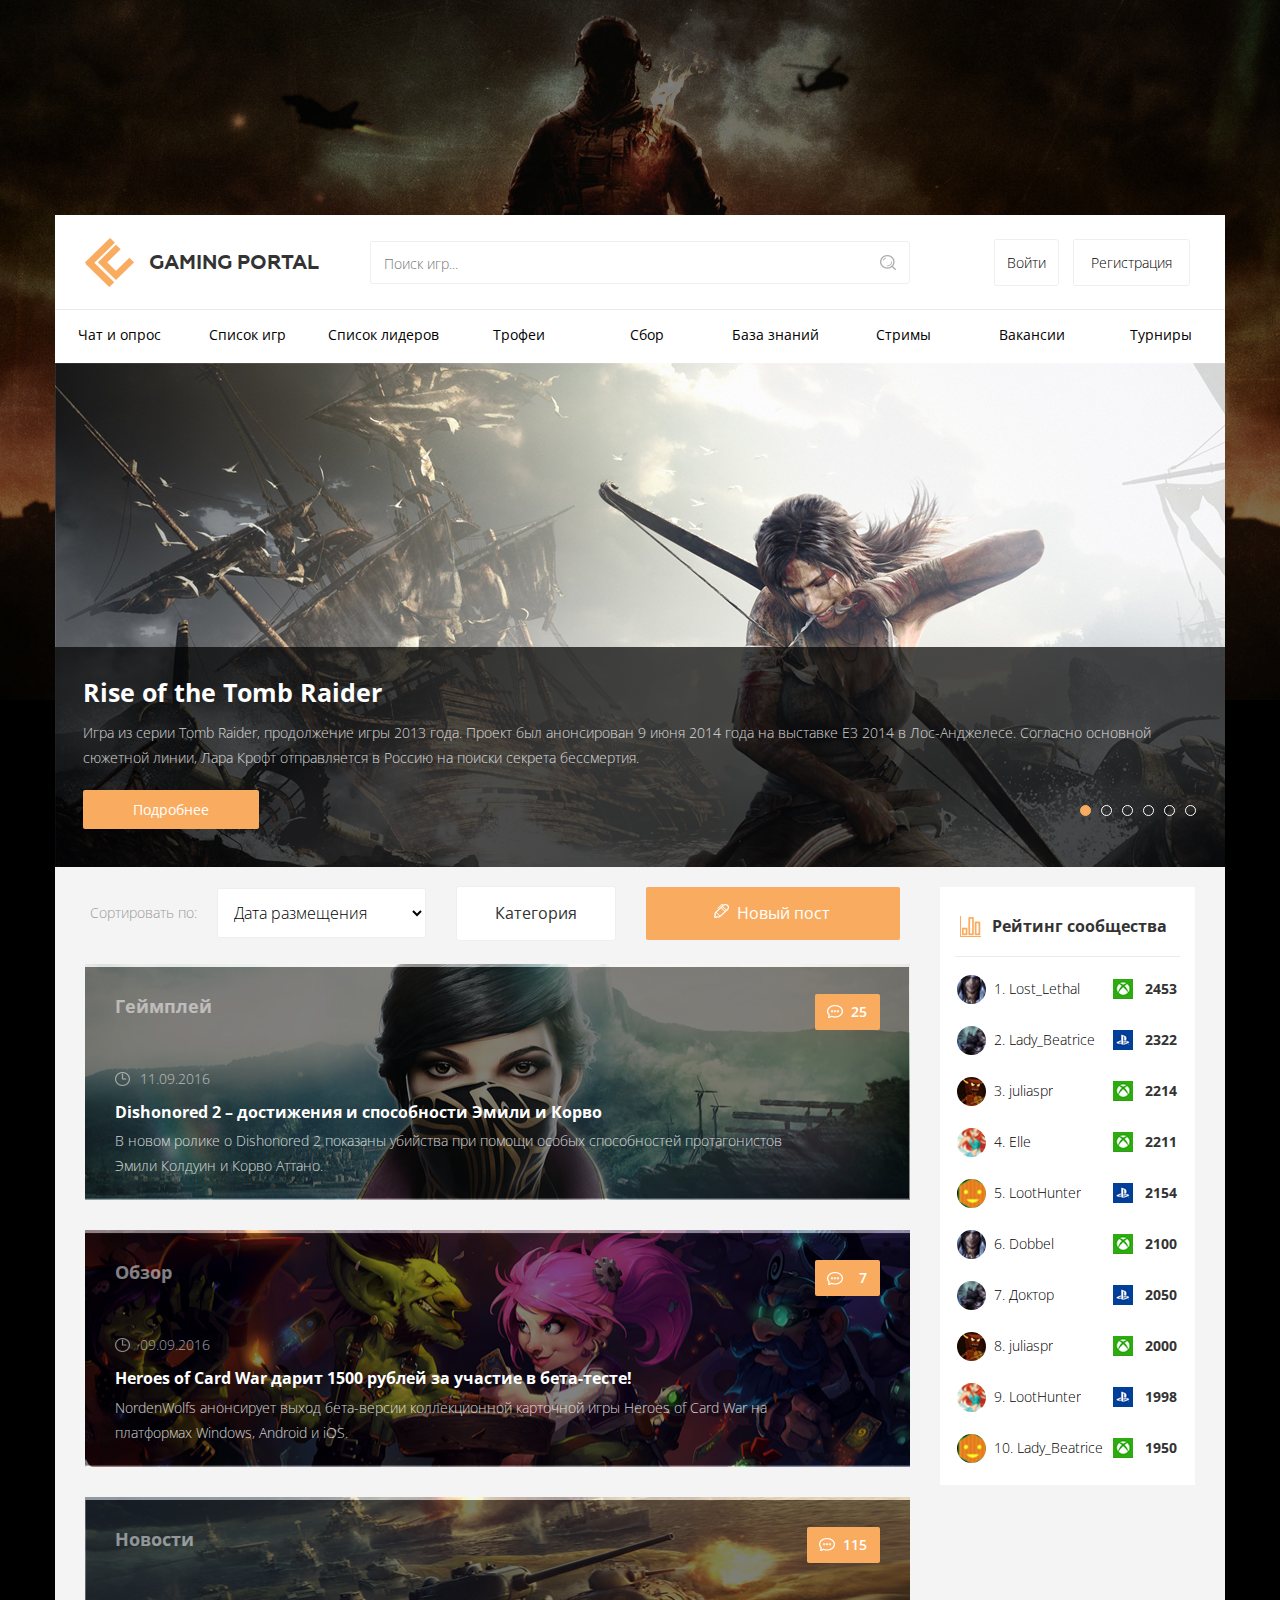
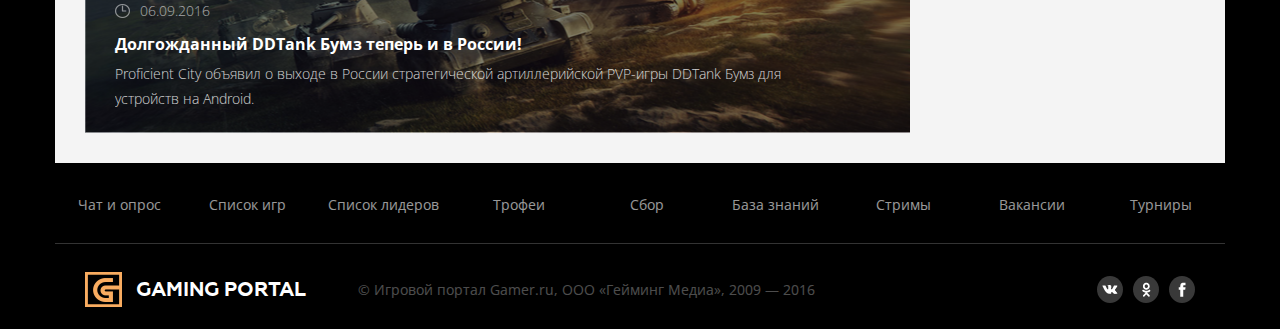
==== commit 123e1aec: "1" ====
--- a/index.html
+++ b/index.html
@@ -141,9 +141,9 @@
         <div class="sort">
           <label class="sort__label" for="games__sort-date">Сортировать по:</label>
           <select class="sort__select input" id="games__sort-date">
-            <option selected="selected" disabled="disabled" hidden="hidden">Дата размещения</option>
-            <option>11.09.2016</option>
-            <option>11.09.2016</option>
+            <option selected>Дата размещения</option>
+            <option>Рейтингу</option>
+            <option>Пользовател.</option>
           </select><a class="sort__category">Категория</a><a class="sort__newpost" data-toggle="modal" data-target="#modal__post">Новый пост</a>
           <div class="tags">
             <ul class="tags__list">
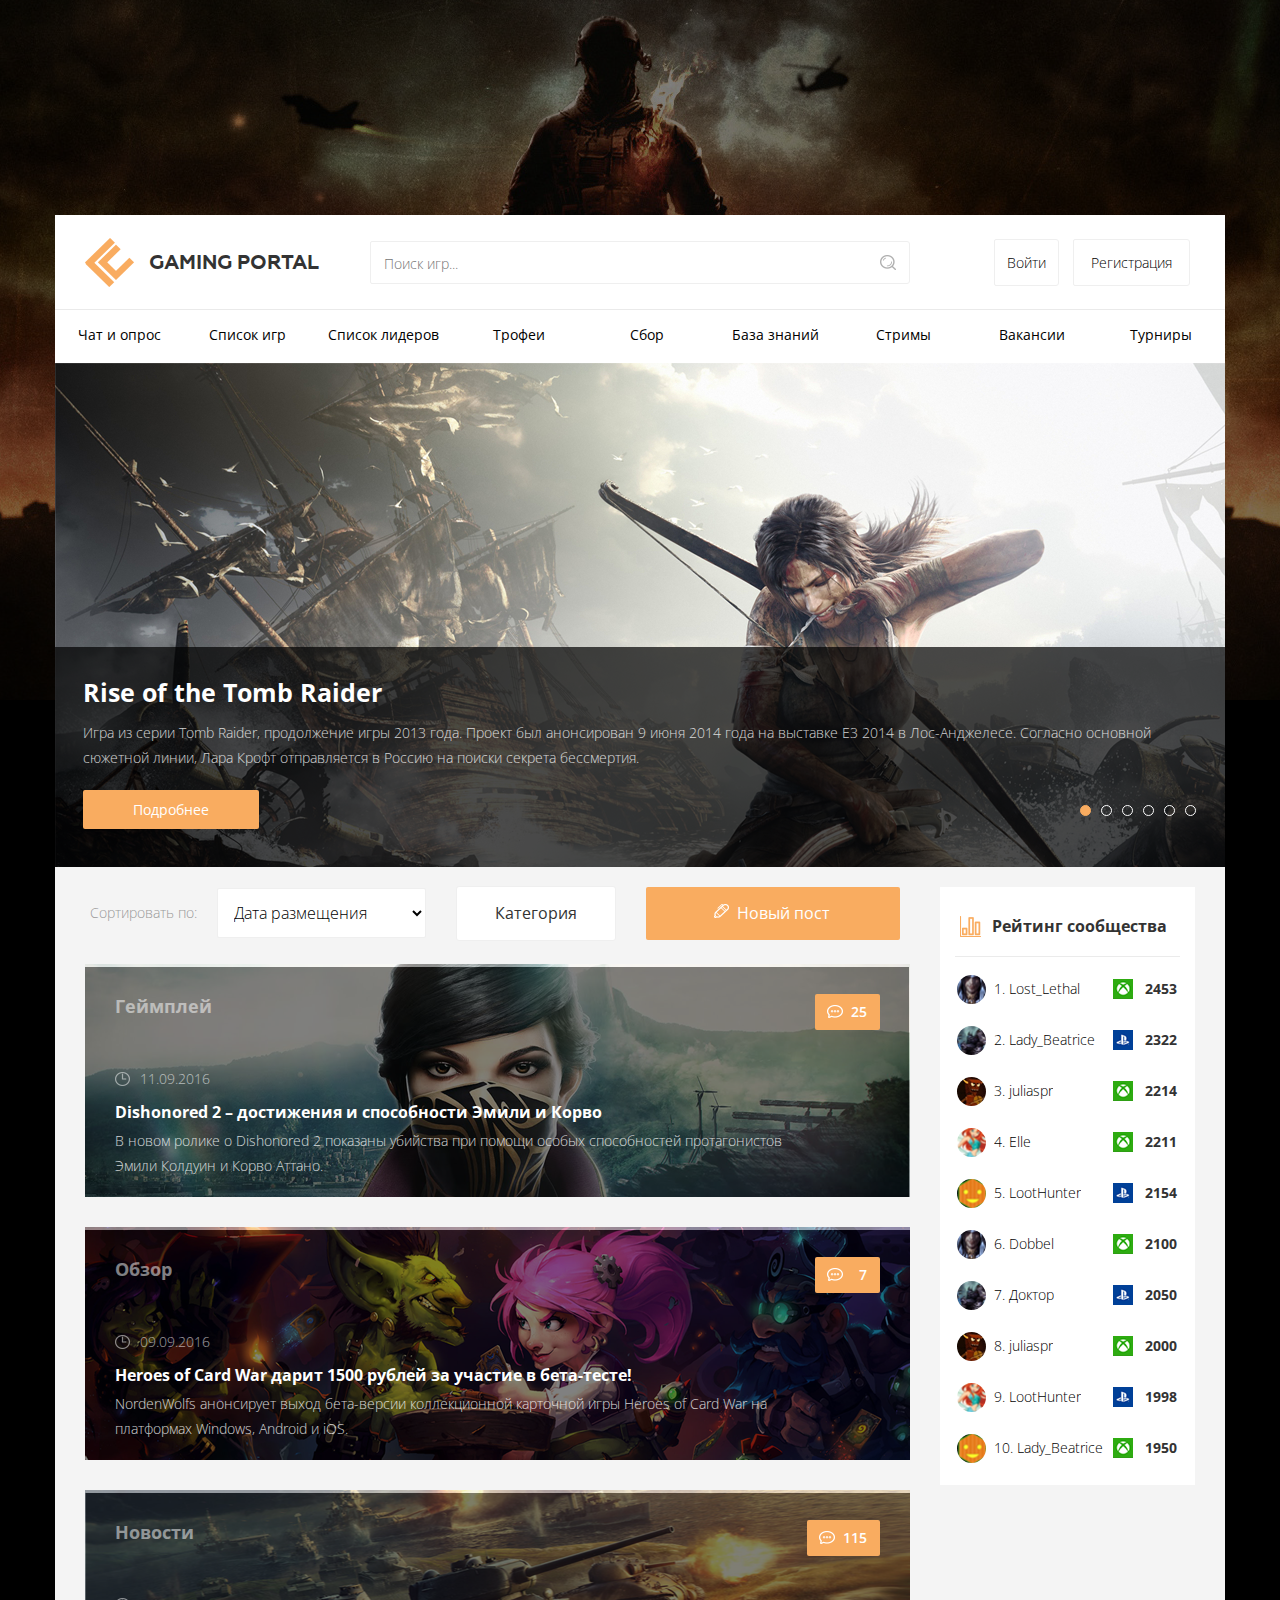
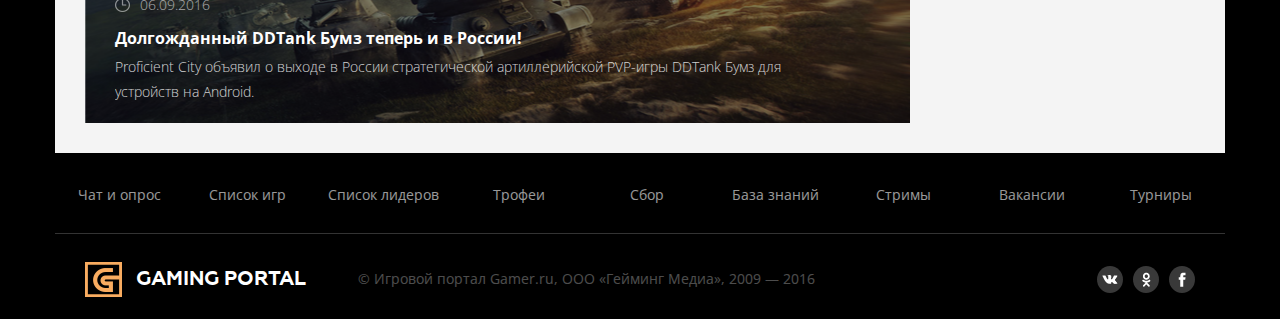
==== commit d9cece4f: "1" ====
--- a/index.html
+++ b/index.html
@@ -143,7 +143,7 @@
           <select class="sort__select input" id="games__sort-date">
             <option selected>Дата размещения</option>
             <option>Рейтингу</option>
-            <option>Пользовател.</option>
+            <option>Пользователю</option>
           </select><a class="sort__category">Категория</a><a class="sort__newpost" data-toggle="modal" data-target="#modal__post">Новый пост</a>
           <div class="tags">
             <ul class="tags__list">
--- a/assets/css/style.css
+++ b/assets/css/style.css
@@ -1,7 +1,7 @@
 .b-menu{width:100%;display:table}.b-menu__item{display:table-cell;min-width:10rem;text-align:center;padding:3.2rem 0 2.8rem}.b-menu__link{display:inline-block;font-weight:400;color:#fff;opacity:.6;text-decoration:none;transition:all .2s}.b-menu__link:hover{opacity:1}
 @font-face{font-family:'Geometria Bold';src:url(../fonts/geometria-bold-webfont.woff2) format('woff2'),url(../fonts/geometria-bold-webfont.woff) format('woff')}
 body,html{height:100%;margin:0}.wrapper__content{min-height:100%;margin-bottom:0}.wrapper__content::after{content:"";display:block}.footer{padding:2.8rem 0 2.2rem;color:#fff;border-top:.1rem solid #333}.footer__logo{width:25%}.footer__logo-img,.footer__logo-title{display:inline-block;vertical-align:middle}.footer__logo-title{padding-left:1.4rem;text-transform:uppercase;font-family:'Geometria Bold';font-size:2rem;color:#fff}.footer__copyright{width:50%}.footer__copyright-text{font-size:1.4rem;opacity:.3;margin-left:-1.2rem}.footer__social{width:25%}.footer__social-link{display:inline-block;float:right;margin-left:1rem;background-color:#393939;background-position:center;background-repeat:no-repeat;width:2.6rem;height:2.7rem;border-radius:50%}.footer__social-link:hover{background-color:#f9ac60;transition:all .2s}.footer__social-link::after{content:"";display:table;clear:both}.footer__social-vk{background-image:url(../img/social__vk.png)}.footer__social-ok{background-image:url(../img/social__ok.png)}.footer__social-fb{background-image:url(../img/social__fb.png)}
-.games{width:75%;display:inline-block;vertical-align:top}.games__item{margin-bottom:3rem}.games__transparency{min-height:23.5rem;cursor:pointer;text-align:center;position:absolute;z-index:5;width:100%;left:0;opacity:0;transition:all .2s}.games__transparency:hover{background:#000;opacity:.8;transition:all .2s}.games__transparency div{font-size:1.4rem;font-weight:300;color:#fff;background:url(../img/games__transparency.png) no-repeat left center;display:inline-block;padding-left:3.7rem;line-height:23rem}.games__container{max-width:90%;color:#fff;padding-top:3.2rem}.games__title{font-size:1.6rem;font-weight:700}.games__title-gameplay{font-size:1.8rem;font-weight:700;opacity:.5}.games__date{display:inline-block;margin:5.2rem 0 1.5rem;padding-left:25px;background:url(../img/game__date.png) no-repeat left center}.games__date span,.games__desc{font-size:1.4rem;font-weight:300;opacity:.6}.games__desc{display:inline-block;opacity:.8;line-height:2.5rem;margin:.7rem 0 2.2rem;max-height:5rem;overflow:hidden}.games__review{color:#fff;font-size:1.4rem;font-weight:600;background:#f9ac60 url(../img/game__review.png) no-repeat 1.2rem 50%;border-radius:.2rem;padding:.8rem 1.3rem .8rem 3.6rem;position:absolute;top:3rem;right:3rem;min-width:6.5rem;text-align:right}.games__content{display:none;color:#000;padding-top:2.5rem;background-color:#fff}.games__header{margin-top:-.5rem;margin-bottom:1.7rem}.games__header .layout>div{display:inline-block;vertical-align:middle;font-size:1.4rem}.games__header-logo{width:3.4rem;height:3.3rem;border-radius:50%;margin-right:1.6rem}.games__text{font-size:1.4rem;font-weight:300;line-height:2.5rem}.games__footer{padding-top:.8rem}.games__footer-list{width:100%;font-size:1.4rem;font-weight:300}.games__comment-container::after,.games__comment::after,.games__footer-list::after{content:"";display:table;clear:both}.games__footer-list li{float:left;margin-right:.9rem;background-color:#f4f4f4;border-radius:1.5rem;padding:1.3rem 4rem}.games__footer-slideup{text-align:center;padding:3.8rem 0}.games__footer-slideup>a{color:#fff;background-color:#f9ac60;border-radius:.2rem;padding:1rem 4rem}.games__comment{padding:1.5rem 0 0 .4rem;background-color:#faf7f0;display:none}.games__comment>.block>.layout{padding-top:1.7rem}.games__comment>.block>.layout>.games__comment-container{border-bottom:.1rem solid #d4d4d4;padding-bottom:1.9rem}.games__comment>.block>.layout:first-child{padding-top:0}.games__comment>.block>.layout:first-child>.games__comment-container{padding-bottom:1rem}.games__comment>.block>.layout:last-child>.games__comment-container{border-bottom:none}.games__comment-title{font-size:1.4rem;font-weight:700;margin:.5rem 0 2rem}.games__comment-textarea{font-family:'Open Sans',sans-serif;padding:.5rem;width:100%;display:block;font-size:1.4rem;font-weight:300;resize:vertical;border:none;max-height:40rem}.games__comment-textarea:focus{outline:none}.games__comment-textarea+.games__comment-add{margin:1.2rem 0 .5rem}.games__comment-link{display:block;color:#f9ac60;border:.1rem solid #f9ac60;font-size:1.6rem;font-weight:300;text-align:center;background:url(../img/game__comment.png) no-repeat 33.3rem 49%;padding:1rem 0;padding-left:2.6rem;margin-top:-.4rem}.games__comment-link-slideup{background:0 0;padding-left:0;margin-top:0;margin-left:-.4rem;background:#fff}.games__comment-logo{font-size:1.3rem;width:5.5rem;height:5.5rem;border-radius:50%;float:left}.games__comment-container{padding-left:7rem}.games__comment-container .layout{padding-top:2rem}.games__comment-date,.games__comment-name{font-size:1.3rem;font-weight:700;position:relative;top:-.4rem}.games__comment-date{font-weight:300;opacity:.5;left:.8rem}.games__comment-text{font-size:1.3rem;font-weight:300;line-height:2rem;margin:0;margin-bottom:.8rem}.games__comment-answer{display:inline-block;line-height:1.8rem;font-size:1.3rem;color:#fff;background-color:#f9ac60;border-radius:.2rem;padding:.2rem 0;margin-right:2rem;width:13.6rem;text-align:center}.games__comment-complain{font-size:1.3rem;text-decoration:underline;font-weight:300;background:url(../img/games__complain-small.png) no-repeat left center;padding-left:1.9rem;position:relative;top:-.2rem}
+.games{width:75%;display:inline-block;vertical-align:top}.games__item{margin-bottom:3rem}.games__transparency{min-height:23.2rem;cursor:pointer;text-align:center;position:absolute;z-index:5;width:100%;left:0;opacity:0;transition:all .2s}.games__transparency:hover{background:#000;opacity:.8;transition:all .2s}.games__transparency div{font-size:1.4rem;font-weight:300;color:#fff;background:url(../img/games__transparency.png) no-repeat left center;display:inline-block;padding-left:3.7rem;line-height:23rem}.games__container{max-width:90%;max-height:23.2rem;color:#fff;padding-top:3.2rem}.games__title{font-size:1.6rem;font-weight:700}.games__title-gameplay{font-size:1.8rem;font-weight:700;opacity:.5}.games__date{display:inline-block;margin:5.2rem 0 1.5rem;padding-left:25px;background:url(../img/game__date.png) no-repeat left center}.games__date span,.games__desc{font-size:1.4rem;font-weight:300;opacity:.6}.games__desc{display:inline-block;opacity:.8;line-height:2.5rem;margin:.7rem 0 2.2rem;max-height:5rem;overflow:hidden}.games__review{color:#fff;font-size:1.4rem;font-weight:600;background:#f9ac60 url(../img/game__review.png) no-repeat 1.2rem 50%;border-radius:.2rem;padding:.8rem 1.3rem .8rem 3.6rem;position:absolute;top:3rem;right:3rem;min-width:6.5rem;text-align:right}.games__content{display:none;color:#000;padding-top:2.5rem;background-color:#fff}.games__header{margin-top:-.5rem;margin-bottom:1.7rem}.games__header .layout>div{display:inline-block;vertical-align:middle;font-size:1.4rem}.games__header-logo{width:3.4rem;height:3.3rem;border-radius:50%;margin-right:1.6rem}.games__text{font-size:1.4rem;font-weight:300;line-height:2.5rem}.games__footer{padding-top:.8rem}.games__footer-list{width:100%;font-size:1.4rem;font-weight:300}.games__comment-container::after,.games__comment::after,.games__footer-list::after{content:"";display:table;clear:both}.games__footer-list li{float:left;margin-right:.9rem;background-color:#f4f4f4;border-radius:1.5rem;padding:1.3rem 4rem}.games__footer-slideup{text-align:center;padding:3.8rem 0}.games__footer-slideup>a{color:#fff;background-color:#f9ac60;border-radius:.2rem;padding:1rem 4rem}.games__comment{padding:1.5rem 0 0 .4rem;background-color:#faf7f0;display:none}.games__comment>.block>.layout{padding-top:1.7rem}.games__comment>.block>.layout>.games__comment-container{border-bottom:.1rem solid #d4d4d4;padding-bottom:1.9rem}.games__comment>.block>.layout:first-child{padding-top:0}.games__comment>.block>.layout:first-child>.games__comment-container{padding-bottom:1rem}.games__comment>.block>.layout:last-child>.games__comment-container{border-bottom:none}.games__comment-title{font-size:1.4rem;font-weight:700;margin:.5rem 0 2rem}.games__comment-textarea{font-family:'Open Sans',sans-serif;padding:.5rem;width:100%;display:block;font-size:1.4rem;font-weight:300;resize:vertical;border:none;max-height:40rem}.games__comment-textarea:focus{outline:none}.games__comment-textarea+.games__comment-add{margin:1.2rem 0 .5rem}.games__comment-link{display:block;color:#f9ac60;border:.1rem solid #f9ac60;font-size:1.6rem;font-weight:300;text-align:center;background:url(../img/game__comment.png) no-repeat 33.3rem 49%;padding:1rem 0;padding-left:2.6rem;margin-top:-.4rem}.games__comment-link-slideup{background:0 0;padding-left:0;margin-top:0;margin-left:-.4rem;background:#fff}.games__comment-logo{font-size:1.3rem;width:5.5rem;height:5.5rem;border-radius:50%;float:left}.games__comment-container{padding-left:7rem}.games__comment-container .layout{padding-top:2rem}.games__comment-date,.games__comment-name{font-size:1.3rem;font-weight:700;position:relative;top:-.4rem}.games__comment-date{font-weight:300;opacity:.5;left:.8rem}.games__comment-text{font-size:1.3rem;font-weight:300;line-height:2rem;margin:0;margin-bottom:.8rem}.games__comment-answer{display:inline-block;line-height:1.8rem;font-size:1.3rem;color:#fff;background-color:#f9ac60;border-radius:.2rem;padding:.2rem 0;margin-right:2rem;width:13.6rem;text-align:center}.games__comment-complain{font-size:1.3rem;text-decoration:underline;font-weight:300;background:url(../img/games__complain-small.png) no-repeat left center;padding-left:1.9rem;position:relative;top:-.2rem}
 .header{padding:2.3rem 0 2.2rem}.header__logo{width:25%}.header__logo-img,.header__logo-title{display:inline-block;vertical-align:middle}.header__logo-title{padding-left:1.5rem;text-transform:uppercase;font-family:'Geometria Bold';font-size:2rem}.header__searchform{width:50%}.header__login{width:25%}.header__login-img{width:4rem;height:4rem;display:inline-block;vertical-align:middle;background:#f9ac60 url(../img/header__user-nologin.png) no-repeat center;border-radius:50%;visibility:hidden}.header__login-log{margin:0 1.4rem;padding:1.25rem 1.2rem}.header__login-reg{padding:1.25rem 1.7rem}.header__login-log,.header__login-reg{display:inline-block;vertical-align:middle;background:0 0;border:.1rem solid #efefef;border-radius:.2rem .3rem .3rem .2rem;font-weight:300}.header__login-log:hover,.header__login-reg:hover{border-color:#f9ac60;color:#f9ac60;transition:all .2s}
 *{box-sizing:border-box}html{font-size:62.5%;font-family:'Open Sans',sans-serif}body{background:#000 url(../img/body__background.png) no-repeat center top;background-attachment:fixed}h1,h2,h3,h4{padding:0;margin:0}h2{font-size:2rem}h3{font-size:1.8rem}h4{font-size:1.6rem}a{font-size:1.4rem;color:#000;cursor:pointer;text-decoration:none}a:focus,a:hover{outline:none;text-decoration:none}ul{padding:0;margin:0;list-style:none}.wrapper{width:117rem;min-width:117rem;margin:0 auto;margin-top:21.5rem}.wrapper__content{background:#fff}.container{padding-right:1.5rem;padding-left:1.5rem;margin-right:auto;margin-left:auto}.container__main{background:#f4f4f4;padding-top:.5rem}.container::after,.container::before{display:table;content:" "}.container::after{clear:both}.layout{font-size:0}.layout::after,.layout::before{display:table;content:" "}.layout::after{clear:both}.block{position:relative;min-height:.1rem;padding-left:1.5rem;padding-right:1.5rem}.block__footer,.block__header{display:inline-block;vertical-align:middle}.input{font-size:1.4rem;font-weight:300;border:.1rem solid #efefef;border-radius:.2rem .3rem .3rem .2rem;background:#fff;transition:all .2s}.input:focus{outline:none;border-color:#f9ac60}.input__search{width:100%;background:url(../img/input__loupe.png) no-repeat center left;background-position-x:97.5%;padding:1.2rem 0 .9rem 1.3rem}.input__button{display:inline-block;vertical-align:middle;background:0 0;cursor:pointer;transition:all .2s}.input__button:hover{border-color:#f9ac60;color:#f9ac60}.input__button:focus{border-color:#efefef}
 .post__body{background-color:#f4f4f4;border-top:.4rem solid #f9ac60;padding-top:2.2rem}.post__body .layout{margin-bottom:2.4rem}.post__body .layout:last-child{text-align:center}.post .modal-title{text-align:center;font-size:2.2rem;font-weight:700}.post__input{padding:.9rem .9rem .9rem 1.3rem}.post__input-share{width:75%;margin-right:5%}.post__input-name{width:100%}.post__share{width:20%;background-color:#f9ac60;border-radius:.2rem;color:#fff;display:inline-block;line-height:4rem;text-align:center}.post__share:hover{background-color:#ffa145}.post__select{width:100%;padding:.8rem .9rem .9rem}.post__menu{background-color:#f9ac60;border-radius:.2rem}.post__textarea{font-family:'Open Sans',sans-serif;padding:.9rem .9rem .9rem 1.3rem;width:100%;display:block;font-size:1.4rem;font-weight:300;resize:vertical;max-height:40rem;border:1px solid #efefef}.post__textarea:focus{outline:none}.post__add{font-size:1.4rem;font-weight:400;text-decoration:underline;transition:all .2s}.post__add:hover{color:#f9ac60}.post__tags-title{display:inline-block;font-size:1.6rem;font-weight:700;margin-bottom:1rem}.post__checkbox,.post__label{cursor:pointer}.post__label{font-size:1.4rem;font-weight:400}.post__add:hover,.post__label span{text-decoration:underline}.post__publish{color:#fff;display:inline-block;line-height:4.9rem;padding-left:8.2rem;padding-right:5.8rem;text-align:center;background-color:#f9ac60;border-radius:.2rem;text-transform:uppercase;font-weight:400}
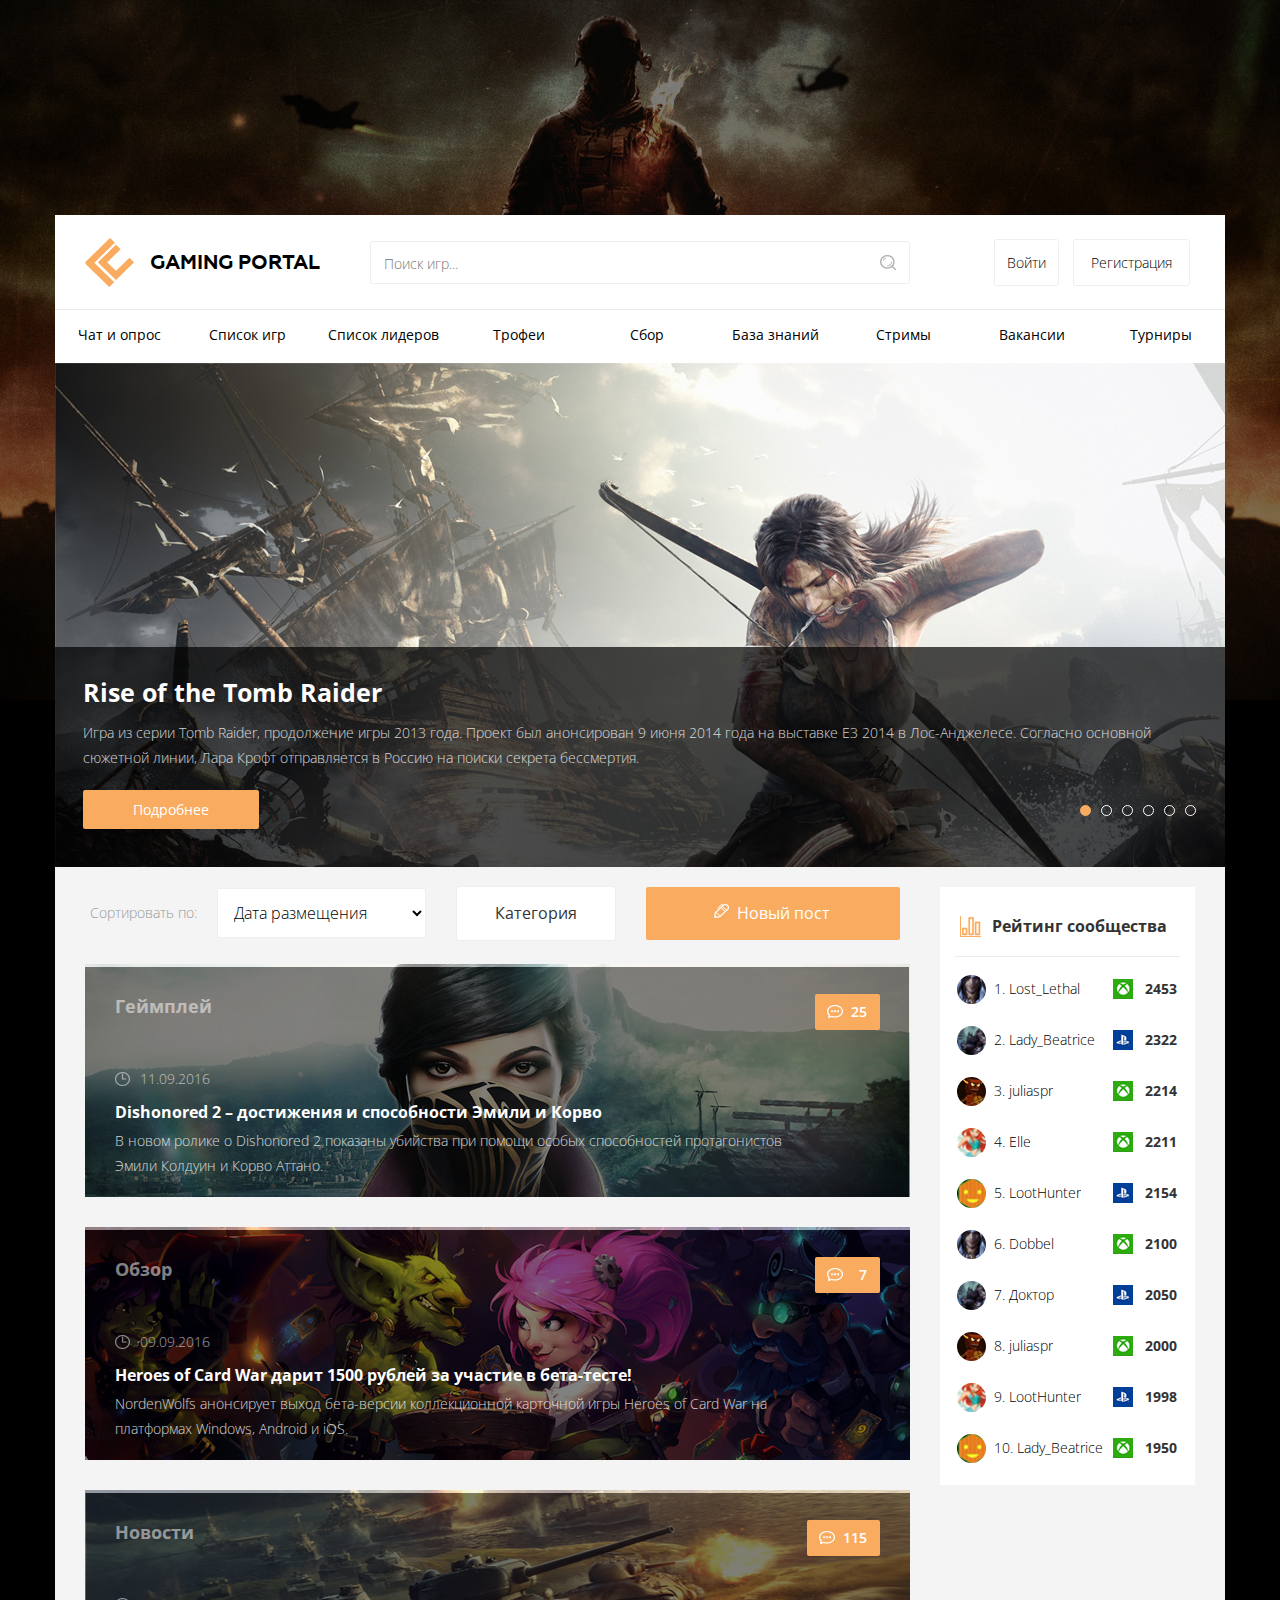
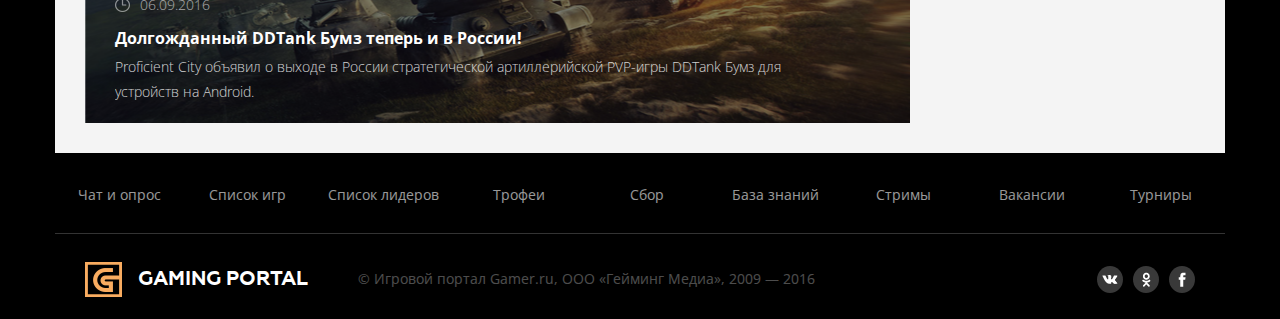
==== commit fadc8e3d: "1" ====
--- a/index.html
+++ b/index.html
@@ -23,10 +23,10 @@
         <header class="header">
           <div class="container">
             <div class="layout">
-              <div class="block block__header header__logo">
+              <a class="block block__header header__logo">
                 <image class="header__logo-img" src="./assets/img/header__logo.png" alt="logo"></image>
                 <h2 class="header__logo-title">Gaming Portal</h2>
-              </div>
+              </a>
               <div class="block block__header header__searchform">
                 <input class="input input__search" type="text" name="search-games" placeholder="Поиск игр...">
               </div>
@@ -633,10 +633,10 @@
       <footer class="footer">
         <div class="container">
           <div class="layout">
-            <div class="block block__footer footer__logo">
+            <a href="/" class="block block__footer footer__logo">
               <image class="footer__logo-img" src="./assets/img/footer__logo.png" alt="logo"></image>
               <h2 class="footer__logo-title">Gaming Portal</h2>
-            </div>
+            </a>
             <div class="block block__footer footer__copyright"><span class="footer__copyright-text">&copy; Игровой портал Gamer.ru, ООО «Гейминг Медиа», 2009 — 2016</span></div>
             <div class="block block__footer footer__social"><a class="footer__social-link footer__social-fb" href="#0" target="_blank"></a><a class="footer__social-link footer__social-ok" href="#0" target="_blank"></a><a class="footer__social-link footer__social-vk" href="#0" target="_blank"></a></div>
           </div>
--- a/assets/css/style.css
+++ b/assets/css/style.css
@@ -1,12 +1,1002 @@
-.b-menu{width:100%;display:table}.b-menu__item{display:table-cell;min-width:10rem;text-align:center;padding:3.2rem 0 2.8rem}.b-menu__link{display:inline-block;font-weight:400;color:#fff;opacity:.6;text-decoration:none;transition:all .2s}.b-menu__link:hover{opacity:1}
-@font-face{font-family:'Geometria Bold';src:url(../fonts/geometria-bold-webfont.woff2) format('woff2'),url(../fonts/geometria-bold-webfont.woff) format('woff')}
-body,html{height:100%;margin:0}.wrapper__content{min-height:100%;margin-bottom:0}.wrapper__content::after{content:"";display:block}.footer{padding:2.8rem 0 2.2rem;color:#fff;border-top:.1rem solid #333}.footer__logo{width:25%}.footer__logo-img,.footer__logo-title{display:inline-block;vertical-align:middle}.footer__logo-title{padding-left:1.4rem;text-transform:uppercase;font-family:'Geometria Bold';font-size:2rem;color:#fff}.footer__copyright{width:50%}.footer__copyright-text{font-size:1.4rem;opacity:.3;margin-left:-1.2rem}.footer__social{width:25%}.footer__social-link{display:inline-block;float:right;margin-left:1rem;background-color:#393939;background-position:center;background-repeat:no-repeat;width:2.6rem;height:2.7rem;border-radius:50%}.footer__social-link:hover{background-color:#f9ac60;transition:all .2s}.footer__social-link::after{content:"";display:table;clear:both}.footer__social-vk{background-image:url(../img/social__vk.png)}.footer__social-ok{background-image:url(../img/social__ok.png)}.footer__social-fb{background-image:url(../img/social__fb.png)}
-.games{width:75%;display:inline-block;vertical-align:top}.games__item{margin-bottom:3rem}.games__transparency{min-height:23.2rem;cursor:pointer;text-align:center;position:absolute;z-index:5;width:100%;left:0;opacity:0;transition:all .2s}.games__transparency:hover{background:#000;opacity:.8;transition:all .2s}.games__transparency div{font-size:1.4rem;font-weight:300;color:#fff;background:url(../img/games__transparency.png) no-repeat left center;display:inline-block;padding-left:3.7rem;line-height:23rem}.games__container{max-width:90%;max-height:23.2rem;color:#fff;padding-top:3.2rem}.games__title{font-size:1.6rem;font-weight:700}.games__title-gameplay{font-size:1.8rem;font-weight:700;opacity:.5}.games__date{display:inline-block;margin:5.2rem 0 1.5rem;padding-left:25px;background:url(../img/game__date.png) no-repeat left center}.games__date span,.games__desc{font-size:1.4rem;font-weight:300;opacity:.6}.games__desc{display:inline-block;opacity:.8;line-height:2.5rem;margin:.7rem 0 2.2rem;max-height:5rem;overflow:hidden}.games__review{color:#fff;font-size:1.4rem;font-weight:600;background:#f9ac60 url(../img/game__review.png) no-repeat 1.2rem 50%;border-radius:.2rem;padding:.8rem 1.3rem .8rem 3.6rem;position:absolute;top:3rem;right:3rem;min-width:6.5rem;text-align:right}.games__content{display:none;color:#000;padding-top:2.5rem;background-color:#fff}.games__header{margin-top:-.5rem;margin-bottom:1.7rem}.games__header .layout>div{display:inline-block;vertical-align:middle;font-size:1.4rem}.games__header-logo{width:3.4rem;height:3.3rem;border-radius:50%;margin-right:1.6rem}.games__text{font-size:1.4rem;font-weight:300;line-height:2.5rem}.games__footer{padding-top:.8rem}.games__footer-list{width:100%;font-size:1.4rem;font-weight:300}.games__comment-container::after,.games__comment::after,.games__footer-list::after{content:"";display:table;clear:both}.games__footer-list li{float:left;margin-right:.9rem;background-color:#f4f4f4;border-radius:1.5rem;padding:1.3rem 4rem}.games__footer-slideup{text-align:center;padding:3.8rem 0}.games__footer-slideup>a{color:#fff;background-color:#f9ac60;border-radius:.2rem;padding:1rem 4rem}.games__comment{padding:1.5rem 0 0 .4rem;background-color:#faf7f0;display:none}.games__comment>.block>.layout{padding-top:1.7rem}.games__comment>.block>.layout>.games__comment-container{border-bottom:.1rem solid #d4d4d4;padding-bottom:1.9rem}.games__comment>.block>.layout:first-child{padding-top:0}.games__comment>.block>.layout:first-child>.games__comment-container{padding-bottom:1rem}.games__comment>.block>.layout:last-child>.games__comment-container{border-bottom:none}.games__comment-title{font-size:1.4rem;font-weight:700;margin:.5rem 0 2rem}.games__comment-textarea{font-family:'Open Sans',sans-serif;padding:.5rem;width:100%;display:block;font-size:1.4rem;font-weight:300;resize:vertical;border:none;max-height:40rem}.games__comment-textarea:focus{outline:none}.games__comment-textarea+.games__comment-add{margin:1.2rem 0 .5rem}.games__comment-link{display:block;color:#f9ac60;border:.1rem solid #f9ac60;font-size:1.6rem;font-weight:300;text-align:center;background:url(../img/game__comment.png) no-repeat 33.3rem 49%;padding:1rem 0;padding-left:2.6rem;margin-top:-.4rem}.games__comment-link-slideup{background:0 0;padding-left:0;margin-top:0;margin-left:-.4rem;background:#fff}.games__comment-logo{font-size:1.3rem;width:5.5rem;height:5.5rem;border-radius:50%;float:left}.games__comment-container{padding-left:7rem}.games__comment-container .layout{padding-top:2rem}.games__comment-date,.games__comment-name{font-size:1.3rem;font-weight:700;position:relative;top:-.4rem}.games__comment-date{font-weight:300;opacity:.5;left:.8rem}.games__comment-text{font-size:1.3rem;font-weight:300;line-height:2rem;margin:0;margin-bottom:.8rem}.games__comment-answer{display:inline-block;line-height:1.8rem;font-size:1.3rem;color:#fff;background-color:#f9ac60;border-radius:.2rem;padding:.2rem 0;margin-right:2rem;width:13.6rem;text-align:center}.games__comment-complain{font-size:1.3rem;text-decoration:underline;font-weight:300;background:url(../img/games__complain-small.png) no-repeat left center;padding-left:1.9rem;position:relative;top:-.2rem}
-.header{padding:2.3rem 0 2.2rem}.header__logo{width:25%}.header__logo-img,.header__logo-title{display:inline-block;vertical-align:middle}.header__logo-title{padding-left:1.5rem;text-transform:uppercase;font-family:'Geometria Bold';font-size:2rem}.header__searchform{width:50%}.header__login{width:25%}.header__login-img{width:4rem;height:4rem;display:inline-block;vertical-align:middle;background:#f9ac60 url(../img/header__user-nologin.png) no-repeat center;border-radius:50%;visibility:hidden}.header__login-log{margin:0 1.4rem;padding:1.25rem 1.2rem}.header__login-reg{padding:1.25rem 1.7rem}.header__login-log,.header__login-reg{display:inline-block;vertical-align:middle;background:0 0;border:.1rem solid #efefef;border-radius:.2rem .3rem .3rem .2rem;font-weight:300}.header__login-log:hover,.header__login-reg:hover{border-color:#f9ac60;color:#f9ac60;transition:all .2s}
-*{box-sizing:border-box}html{font-size:62.5%;font-family:'Open Sans',sans-serif}body{background:#000 url(../img/body__background.png) no-repeat center top;background-attachment:fixed}h1,h2,h3,h4{padding:0;margin:0}h2{font-size:2rem}h3{font-size:1.8rem}h4{font-size:1.6rem}a{font-size:1.4rem;color:#000;cursor:pointer;text-decoration:none}a:focus,a:hover{outline:none;text-decoration:none}ul{padding:0;margin:0;list-style:none}.wrapper{width:117rem;min-width:117rem;margin:0 auto;margin-top:21.5rem}.wrapper__content{background:#fff}.container{padding-right:1.5rem;padding-left:1.5rem;margin-right:auto;margin-left:auto}.container__main{background:#f4f4f4;padding-top:.5rem}.container::after,.container::before{display:table;content:" "}.container::after{clear:both}.layout{font-size:0}.layout::after,.layout::before{display:table;content:" "}.layout::after{clear:both}.block{position:relative;min-height:.1rem;padding-left:1.5rem;padding-right:1.5rem}.block__footer,.block__header{display:inline-block;vertical-align:middle}.input{font-size:1.4rem;font-weight:300;border:.1rem solid #efefef;border-radius:.2rem .3rem .3rem .2rem;background:#fff;transition:all .2s}.input:focus{outline:none;border-color:#f9ac60}.input__search{width:100%;background:url(../img/input__loupe.png) no-repeat center left;background-position-x:97.5%;padding:1.2rem 0 .9rem 1.3rem}.input__button{display:inline-block;vertical-align:middle;background:0 0;cursor:pointer;transition:all .2s}.input__button:hover{border-color:#f9ac60;color:#f9ac60}.input__button:focus{border-color:#efefef}
-.post__body{background-color:#f4f4f4;border-top:.4rem solid #f9ac60;padding-top:2.2rem}.post__body .layout{margin-bottom:2.4rem}.post__body .layout:last-child{text-align:center}.post .modal-title{text-align:center;font-size:2.2rem;font-weight:700}.post__input{padding:.9rem .9rem .9rem 1.3rem}.post__input-share{width:75%;margin-right:5%}.post__input-name{width:100%}.post__share{width:20%;background-color:#f9ac60;border-radius:.2rem;color:#fff;display:inline-block;line-height:4rem;text-align:center}.post__share:hover{background-color:#ffa145}.post__select{width:100%;padding:.8rem .9rem .9rem}.post__menu{background-color:#f9ac60;border-radius:.2rem}.post__textarea{font-family:'Open Sans',sans-serif;padding:.9rem .9rem .9rem 1.3rem;width:100%;display:block;font-size:1.4rem;font-weight:300;resize:vertical;max-height:40rem;border:1px solid #efefef}.post__textarea:focus{outline:none}.post__add{font-size:1.4rem;font-weight:400;text-decoration:underline;transition:all .2s}.post__add:hover{color:#f9ac60}.post__tags-title{display:inline-block;font-size:1.6rem;font-weight:700;margin-bottom:1rem}.post__checkbox,.post__label{cursor:pointer}.post__label{font-size:1.4rem;font-weight:400}.post__add:hover,.post__label span{text-decoration:underline}.post__publish{color:#fff;display:inline-block;line-height:4.9rem;padding-left:8.2rem;padding-right:5.8rem;text-align:center;background-color:#f9ac60;border-radius:.2rem;text-transform:uppercase;font-weight:400}
-.rating{width:25%;display:inline-block;margin-top:1.5rem}.rating__content{background:#fff}.rating__header{background:url(../img/main__raiting-logo.png) no-repeat;background-position:.5rem 2.9rem;border-bottom:.1rem solid #ebebeb;padding:3.1rem 0 2rem 3.7rem}.rating__title{font-size:1.6rem;font-weight:700}.rating__list{padding:1.8rem 1.7rem 0}.rating__item{margin-bottom:2.2rem}.rating__link,.rating__logo{display:inline-block;vertical-align:middle}.rating__logo{width:2.9rem;height:2.9rem;border-radius:50%;margin-right:.8rem}.rating__link{font-weight:300;max-width:11rem;overflow:hidden;text-overflow:ellipsis;white-space:nowrap}.rating__link-container{width:54%}.rating__link:hover{color:#f9ac60;text-decoration:underline}.rating__link-container,.rating__score,.rating__score-logo{display:inline-block;vertical-align:middle}.rating__score{font-size:1.4rem;font-weight:700}.rating__score-logo{width:2rem;height:2rem;margin-right:1.2rem}
-.slider__main{width:100%;height:50.4rem}.slider__main-transparency{position:absolute;bottom:0;background:#000;opacity:.7;z-index:5;width:100%;padding:11rem 0}.slider__main-content{position:absolute;bottom:0;color:#fff;line-height:2.5rem;z-index:10;margin-bottom:7.1rem;margin-left:-.2rem}.slider__main-title{display:inline-block;font-size:2.5rem;font-weight:700}.slider__main-desc{font-size:1.4rem;font-weight:300;opacity:.8;margin:0;position:relative;top:.5rem;max-height:5rem;overflow:hidden}.slider__main-button{color:#fff;background:#f9ac60;border-radius:.2rem;padding:1rem 5rem;position:relative;top:3.2rem;z-index:100}.swiper-pagination{display:inline-table;width:auto!important;text-align:right!important;bottom:5.1rem!important;left:unset!important;right:2.4rem}.swiper-pagination-bullet{width:1.1rem!important;height:1.1rem!important;border:.1rem solid #fff!important;background:0 0!important;opacity:1!important}.swiper-pagination-bullet-active{border:.1rem solid #f9ac60!important;background:#f9ac60!important}
-.sort,.sort__category,.sort__label,.sort__newpost,.sort__select{display:inline-block;vertical-align:middle}.sort{width:100%;padding:1.4rem 0 2.3rem .5rem}.sort__label,.sort__select{color:#999;font-size:1.4rem;font-weight:300;margin-right:2rem}.sort__select{font-family:'Open Sans',sans-serif;font-size:1.6rem;color:#000;border-radius:.2rem;padding:1.2rem 4.2rem 1.2rem 1.2rem;margin-right:3rem}.sort__category,.sort__newpost{font-size:1.6rem;font-weight:400}.sort__category{text-align:center;background-color:#fff;border:.1rem solid #efefef;cursor:pointer;margin-right:3rem;color:#333;border-radius:.3rem;padding:1.5rem 3.8rem}.sort .tags{display:none}.sort__newpost{color:#fff;border-radius:.2rem;background:#f9ac60 url(../img/sort__newpost.png) no-repeat 6.8rem 1.7rem;padding:1.5rem 7rem 1.5rem 9.1rem}
-.t-menu{width:100%;display:table}.t-menu__item{display:table-cell;min-width:10rem;text-align:center;border-top:1px solid #eaeaea;cursor:pointer;transition:all .2s}.t-menu__item:hover{background:#f1f1f1}.t-menu__link{display:inline-block;padding:1.5rem 0 1.8rem;font-weight:400;color:#000;text-decoration:none}
-.tags{font-size:1.4rem}.tags__list{width:100%}.tags__list::after{content:"";display:table;clear:both}.tags__item{width:17%;margin-right:3.75%;background-color:#fff;border-radius:1.5rem;float:left;text-align:center;padding:1.2rem 0;margin-top:2rem;cursor:pointer;font-weight:300;transition:all .2s}.tags__item:nth-child(5){margin-right:0}.tags__item:nth-child(9){width:37.75%;margin-right:0}.tags__item-active{color:#fff;background-color:#f9ac60}+.b-menu {
+    width: 100%;
+    display: table
+}
+
+.b-menu__item {
+    display: table-cell;
+    min-width: 10rem;
+    text-align: center;
+    padding: 3.2rem 0 2.8rem
+}
+
+.b-menu__link {
+    display: inline-block;
+    font-weight: 400;
+    color: #fff;
+    opacity: .6;
+    text-decoration: none;
+    transition: all .2s
+}
+
+.b-menu__link:hover {
+    opacity: 1
+}
+
+@font-face {
+    font-family: 'Geometria Bold';
+    src: url(../fonts/geometria-bold-webfont.woff2) format('woff2'), url(../fonts/geometria-bold-webfont.woff) format('woff')
+}
+
+body, html {
+    height: 100%;
+    margin: 0
+}
+
+.wrapper__content {
+    min-height: 100%;
+    margin-bottom: 0
+}
+
+.wrapper__content::after {
+    content: "";
+    display: block
+}
+
+.footer {
+    padding: 2.8rem 0 2.2rem;
+    color: #fff;
+    border-top: .1rem solid #333
+}
+
+.footer__logo {
+    width: 25%
+}
+
+.footer__logo-img, .footer__logo-title {
+    display: inline-block;
+    vertical-align: middle
+}
+
+.footer__logo-title {
+    padding-left: 1.2rem;
+    text-transform: uppercase;
+    font-family: 'Geometria Bold';
+    font-size: 2rem;
+    color: #fff
+}
+
+.footer__copyright {
+    width: 50%
+}
+
+.footer__copyright-text {
+    font-size: 1.4rem;
+    opacity: .3;
+    margin-left: -1.2rem
+}
+
+.footer__social {
+    width: 25%
+}
+
+.footer__social-link {
+    display: inline-block;
+    float: right;
+    margin-left: 1rem;
+    background-color: #393939;
+    background-position: center;
+    background-repeat: no-repeat;
+    width: 2.6rem;
+    height: 2.7rem;
+    border-radius: 50%
+}
+
+.footer__social-link:hover {
+    background-color: #f9ac60;
+    transition: all .2s
+}
+
+.footer__social-link::after {
+    content: "";
+    display: table;
+    clear: both
+}
+
+.footer__social-vk {
+    background-image: url(../img/social__vk.png)
+}
+
+.footer__social-ok {
+    background-image: url(../img/social__ok.png)
+}
+
+.footer__social-fb {
+    background-image: url(../img/social__fb.png)
+}
+
+.games {
+    width: 75%;
+    display: inline-block;
+    vertical-align: top
+}
+
+.games__item {
+    margin-bottom: 3rem
+}
+
+.games__transparency {
+    min-height: 23.3rem;
+    cursor: pointer;
+    text-align: center;
+    position: absolute;
+    z-index: 5;
+    width: 100%;
+    left: 0;
+    opacity: 0;
+    transition: all .2s
+}
+
+.games__transparency:hover {
+    background: #000;
+    opacity: .8;
+    transition: all .2s
+}
+
+.games__transparency div {
+    font-size: 1.4rem;
+    font-weight: 300;
+    color: #fff;
+    background: url(../img/games__transparency.png) no-repeat left center;
+    display: inline-block;
+    padding-left: 3.7rem;
+    line-height: 23rem
+}
+
+.games__container {
+    max-width: 90%;
+    max-height: 23.2rem;
+    color: #fff;
+    padding-top: 3.2rem
+}
+
+.games__title {
+    font-size: 1.6rem;
+    font-weight: 700
+}
+
+.games__title-gameplay {
+    font-size: 1.8rem;
+    font-weight: 700;
+    opacity: .5
+}
+
+.games__date {
+    display: inline-block;
+    margin: 5.2rem 0 1.5rem;
+    padding-left: 25px;
+    background: url(../img/game__date.png) no-repeat left center
+}
+
+.games__date span, .games__desc {
+    font-size: 1.4rem;
+    font-weight: 300;
+    opacity: .6
+}
+
+.games__desc {
+    display: inline-block;
+    opacity: .8;
+    line-height: 2.5rem;
+    margin: .7rem 0 2.2rem;
+    max-height: 5rem;
+    overflow: hidden
+}
+
+.games__review {
+    color: #fff;
+    font-size: 1.4rem;
+    font-weight: 600;
+    background: #f9ac60 url(../img/game__review.png) no-repeat 1.2rem 50%;
+    border-radius: .2rem;
+    padding: .8rem 1.3rem .8rem 3.6rem;
+    position: absolute;
+    top: 3rem;
+    right: 3rem;
+    min-width: 6.5rem;
+    text-align: right
+}
+
+.games__content {
+    display: none;
+    color: #000;
+    padding-top: 2.5rem;
+    background-color: #fff
+}
+
+.games__header {
+    margin-top: -.5rem;
+    margin-bottom: 1.7rem
+}
+
+.games__header .layout > div {
+    display: inline-block;
+    vertical-align: middle;
+    font-size: 1.4rem
+}
+
+.games__header-logo {
+    width: 3.4rem;
+    height: 3.3rem;
+    border-radius: 50%;
+    margin-right: 1.6rem
+}
+
+.games__text {
+    font-size: 1.4rem;
+    font-weight: 300;
+    line-height: 2.5rem
+}
+
+.games__footer {
+    padding-top: .8rem
+}
+
+.games__footer-list {
+    width: 100%;
+    font-size: 1.4rem;
+    font-weight: 300
+}
+
+.games__comment-container::after, .games__comment::after, .games__footer-list::after {
+    content: "";
+    display: table;
+    clear: both
+}
+
+.games__footer-list li {
+    float: left;
+    margin-right: .9rem;
+    background-color: #f4f4f4;
+    border-radius: 1.5rem;
+    padding: 1.3rem 4rem
+}
+
+.games__footer-slideup {
+    text-align: center;
+    padding: 3.8rem 0
+}
+
+.games__footer-slideup > a {
+    color: #fff;
+    background-color: #f9ac60;
+    border-radius: .2rem;
+    padding: 1rem 4rem
+}
+
+.games__comment {
+    padding: 1.5rem 0 0 .4rem;
+    background-color: #faf7f0;
+    display: none
+}
+
+.games__comment > .block > .layout {
+    padding-top: 1.7rem
+}
+
+.games__comment > .block > .layout > .games__comment-container {
+    border-bottom: .1rem solid #d4d4d4;
+    padding-bottom: 1.9rem
+}
+
+.games__comment > .block > .layout:first-child {
+    padding-top: 0
+}
+
+.games__comment > .block > .layout:first-child > .games__comment-container {
+    padding-bottom: 1rem
+}
+
+.games__comment > .block > .layout:last-child > .games__comment-container {
+    border-bottom: none
+}
+
+.games__comment-title {
+    font-size: 1.4rem;
+    font-weight: 700;
+    margin: .5rem 0 2rem
+}
+
+.games__comment-textarea {
+    font-family: 'Open Sans', sans-serif;
+    padding: .5rem;
+    width: 100%;
+    display: block;
+    font-size: 1.4rem;
+    font-weight: 300;
+    resize: vertical;
+    border: none;
+    max-height: 40rem
+}
+
+.games__comment-textarea:focus {
+    outline: none
+}
+
+.games__comment-textarea + .games__comment-add {
+    margin: 1.2rem 0 .5rem
+}
+
+.games__comment-link {
+    display: block;
+    color: #f9ac60;
+    border: .1rem solid #f9ac60;
+    font-size: 1.6rem;
+    font-weight: 300;
+    text-align: center;
+    background: url(../img/game__comment.png) no-repeat 33.3rem 49%;
+    padding: 1rem 0;
+    padding-left: 2.6rem;
+    margin-top: -.4rem
+}
+
+.games__comment-link-slideup {
+    background: 0 0;
+    padding-left: 0;
+    margin-top: 0;
+    margin-left: -.4rem;
+    background: #fff
+}
+
+.games__comment-logo {
+    font-size: 1.3rem;
+    width: 5.5rem;
+    height: 5.5rem;
+    border-radius: 50%;
+    float: left
+}
+
+.games__comment-container {
+    padding-left: 7rem
+}
+
+.games__comment-container .layout {
+    padding-top: 2rem
+}
+
+.games__comment-date, .games__comment-name {
+    font-size: 1.3rem;
+    font-weight: 700;
+    position: relative;
+    top: -.4rem
+}
+
+.games__comment-date {
+    font-weight: 300;
+    opacity: .5;
+    left: .8rem
+}
+
+.games__comment-text {
+    font-size: 1.3rem;
+    font-weight: 300;
+    line-height: 2rem;
+    margin: 0;
+    margin-bottom: .8rem
+}
+
+.games__comment-answer {
+    display: inline-block;
+    line-height: 1.8rem;
+    font-size: 1.3rem;
+    color: #fff;
+    background-color: #f9ac60;
+    border-radius: .2rem;
+    padding: .2rem 0;
+    margin-right: 2rem;
+    width: 13.6rem;
+    text-align: center
+}
+
+.games__comment-complain {
+    font-size: 1.3rem;
+    text-decoration: underline;
+    font-weight: 300;
+    background: url(../img/games__complain-small.png) no-repeat left center;
+    padding-left: 1.9rem;
+    position: relative;
+    top: -.2rem
+}
+
+.header {
+    padding: 2.3rem 0 2.2rem
+}
+
+.header__logo {
+    width: 25%
+}
+
+.header__logo-img, .header__logo-title {
+    display: inline-block;
+    vertical-align: middle
+}
+
+.header__logo-title {
+    padding-left: 1.2rem;
+    text-transform: uppercase;
+    font-family: 'Geometria Bold';
+    font-size: 2rem
+}
+
+.header__searchform {
+    width: 50%
+}
+
+.header__login {
+    width: 25%
+}
+
+.header__login-img {
+    width: 4rem;
+    height: 4rem;
+    display: inline-block;
+    vertical-align: middle;
+    background: #f9ac60 url(../img/header__user-nologin.png) no-repeat center;
+    border-radius: 50%;
+    visibility: hidden
+}
+
+.header__login-log {
+    margin: 0 1.4rem;
+    padding: 1.25rem 1.2rem
+}
+
+.header__login-reg {
+    padding: 1.25rem 1.7rem
+}
+
+.header__login-log, .header__login-reg {
+    display: inline-block;
+    vertical-align: middle;
+    background: 0 0;
+    border: .1rem solid #efefef;
+    border-radius: .2rem .3rem .3rem .2rem;
+    font-weight: 300
+}
+
+.header__login-log:hover, .header__login-reg:hover {
+    border-color: #f9ac60;
+    color: #f9ac60;
+    transition: all .2s
+}
+
+* {
+    box-sizing: border-box
+}
+
+html {
+    font-size: 62.5%;
+    font-family: 'Open Sans', sans-serif
+}
+
+body {
+    background: #000 url(../img/body__background.png) no-repeat center top;
+    background-attachment: fixed
+}
+
+h1, h2, h3, h4 {
+    padding: 0;
+    margin: 0
+}
+
+h2 {
+    font-size: 2rem
+}
+
+h3 {
+    font-size: 1.8rem
+}
+
+h4 {
+    font-size: 1.6rem
+}
+
+a {
+    font-size: 1.4rem;
+    color: #000;
+    cursor: pointer;
+    text-decoration: none
+}
+
+a:focus, a:hover {
+    outline: none;
+    text-decoration: none
+}
+
+ul {
+    padding: 0;
+    margin: 0;
+    list-style: none
+}
+
+.wrapper {
+    width: 117rem;
+    min-width: 117rem;
+    margin: 0 auto;
+    margin-top: 21.5rem
+}
+
+.wrapper__content {
+    background: #fff
+}
+
+.container {
+    padding-right: 1.5rem;
+    padding-left: 1.5rem;
+    margin-right: auto;
+    margin-left: auto
+}
+
+.container__main {
+    background: #f4f4f4;
+    padding-top: .5rem
+}
+
+.container::after, .container::before {
+    display: table;
+    content: " "
+}
+
+.container::after {
+    clear: both
+}
+
+.layout {
+    font-size: 0
+}
+
+.layout::after, .layout::before {
+    display: table;
+    content: " "
+}
+
+.layout::after {
+    clear: both
+}
+
+.block {
+    position: relative;
+    min-height: .1rem;
+    padding-left: 1.5rem;
+    padding-right: 1.5rem
+}
+
+.block__footer, .block__header {
+    display: inline-block;
+    vertical-align: middle
+}
+
+.input {
+    font-size: 1.4rem;
+    font-weight: 300;
+    border: .1rem solid #efefef;
+    border-radius: .2rem .3rem .3rem .2rem;
+    background: #fff;
+    transition: all .2s
+}
+
+.input:focus {
+    outline: none;
+    border-color: #f9ac60
+}
+
+.input__search {
+    width: 100%;
+    background: url(../img/input__loupe.png) no-repeat center left;
+    background-position-x: 97.5%;
+    padding: 1.2rem 0 .9rem 1.3rem
+}
+
+.input__button {
+    display: inline-block;
+    vertical-align: middle;
+    background: 0 0;
+    cursor: pointer;
+    transition: all .2s
+}
+
+.input__button:hover {
+    border-color: #f9ac60;
+    color: #f9ac60
+}
+
+.input__button:focus {
+    border-color: #efefef
+}
+
+.post__body {
+    background-color: #f4f4f4;
+    border-top: .4rem solid #f9ac60;
+    padding-top: 2.2rem
+}
+
+.post__body .layout {
+    margin-bottom: 2.4rem
+}
+
+.post__body .layout:last-child {
+    text-align: center
+}
+
+.post .modal-title {
+    text-align: center;
+    font-size: 2.2rem;
+    font-weight: 700
+}
+
+.post__input {
+    padding: .9rem .9rem .9rem 1.3rem
+}
+
+.post__input-share {
+    width: 75%;
+    margin-right: 5%
+}
+
+.post__input-name {
+    width: 100%
+}
+
+.post__share {
+    width: 20%;
+    background-color: #f9ac60;
+    border-radius: .2rem;
+    color: #fff;
+    display: inline-block;
+    line-height: 4rem;
+    text-align: center
+}
+
+.post__share:hover {
+    background-color: #ffa145
+}
+
+.post__select {
+    width: 100%;
+    padding: .8rem .9rem .9rem
+}
+
+.post__menu {
+    background-color: #f9ac60;
+    border-radius: .2rem
+}
+
+.post__textarea {
+    font-family: 'Open Sans', sans-serif;
+    padding: .9rem .9rem .9rem 1.3rem;
+    width: 100%;
+    display: block;
+    font-size: 1.4rem;
+    font-weight: 300;
+    resize: vertical;
+    max-height: 40rem;
+    border: 1px solid #efefef
+}
+
+.post__textarea:focus {
+    outline: none
+}
+
+.post__add {
+    font-size: 1.4rem;
+    font-weight: 400;
+    text-decoration: underline;
+    transition: all .2s
+}
+
+.post__add:hover {
+    color: #f9ac60
+}
+
+.post__tags-title {
+    display: inline-block;
+    font-size: 1.6rem;
+    font-weight: 700;
+    margin-bottom: 1rem
+}
+
+.post__checkbox, .post__label {
+    cursor: pointer
+}
+
+.post__label {
+    font-size: 1.4rem;
+    font-weight: 400
+}
+
+.post__add:hover, .post__label span {
+    text-decoration: underline
+}
+
+.post__publish {
+    color: #fff;
+    display: inline-block;
+    line-height: 4.9rem;
+    padding-left: 8.2rem;
+    padding-right: 5.8rem;
+    text-align: center;
+    background-color: #f9ac60;
+    border-radius: .2rem;
+    text-transform: uppercase;
+    font-weight: 400
+}
+
+.rating {
+    width: 25%;
+    display: inline-block;
+    margin-top: 1.5rem
+}
+
+.rating__content {
+    background: #fff
+}
+
+.rating__header {
+    background: url(../img/main__raiting-logo.png) no-repeat;
+    background-position: .5rem 2.9rem;
+    border-bottom: .1rem solid #ebebeb;
+    padding: 3.1rem 0 2rem 3.7rem
+}
+
+.rating__title {
+    font-size: 1.6rem;
+    font-weight: 700
+}
+
+.rating__list {
+    padding: 1.8rem 1.7rem 0
+}
+
+.rating__item {
+    margin-bottom: 2.2rem
+}
+
+.rating__link, .rating__logo {
+    display: inline-block;
+    vertical-align: middle
+}
+
+.rating__logo {
+    width: 2.9rem;
+    height: 2.9rem;
+    border-radius: 50%;
+    margin-right: .8rem
+}
+
+.rating__link {
+    font-weight: 300;
+    max-width: 11rem;
+    overflow: hidden;
+    text-overflow: ellipsis;
+    white-space: nowrap
+}
+
+.rating__link-container {
+    width: 54%
+}
+
+.rating__link:hover {
+    color: #f9ac60;
+    text-decoration: underline
+}
+
+.rating__link-container, .rating__score, .rating__score-logo {
+    display: inline-block;
+    vertical-align: middle
+}
+
+.rating__score {
+    font-size: 1.4rem;
+    font-weight: 700
+}
+
+.rating__score-logo {
+    width: 2rem;
+    height: 2rem;
+    margin-right: 1.2rem
+}
+
+.slider__main {
+    width: 100%;
+    height: 50.4rem
+}
+
+.slider__main-transparency {
+    position: absolute;
+    bottom: 0;
+    background: #000;
+    opacity: .7;
+    z-index: 5;
+    width: 100%;
+    padding: 11rem 0
+}
+
+.slider__main-content {
+    position: absolute;
+    bottom: 0;
+    color: #fff;
+    line-height: 2.5rem;
+    z-index: 10;
+    margin-bottom: 7.1rem;
+    margin-left: -.2rem
+}
+
+.slider__main-title {
+    display: inline-block;
+    font-size: 2.5rem;
+    font-weight: 700
+}
+
+.slider__main-desc {
+    font-size: 1.4rem;
+    font-weight: 300;
+    opacity: .8;
+    margin: 0;
+    position: relative;
+    top: .5rem;
+    max-height: 5rem;
+    overflow: hidden
+}
+
+.slider__main-button {
+    color: #fff;
+    background: #f9ac60;
+    border-radius: .2rem;
+    padding: 1rem 5rem;
+    position: relative;
+    top: 3.2rem;
+    z-index: 100
+}
+
+.swiper-pagination {
+    display: inline-table;
+    width: auto !important;
+    text-align: right !important;
+    bottom: 5.1rem !important;
+    left: unset !important;
+    right: 2.4rem
+}
+
+.swiper-pagination-bullet {
+    width: 1.1rem !important;
+    height: 1.1rem !important;
+    border: .1rem solid #fff !important;
+    background: 0 0 !important;
+    opacity: 1 !important
+}
+
+.swiper-pagination-bullet-active {
+    border: .1rem solid #f9ac60 !important;
+    background: #f9ac60 !important
+}
+
+.sort, .sort__category, .sort__label, .sort__newpost, .sort__select {
+    display: inline-block;
+    vertical-align: middle
+}
+
+.sort {
+    width: 100%;
+    padding: 1.4rem 0 2.3rem .5rem
+}
+
+.sort__label, .sort__select {
+    color: #999;
+    font-size: 1.4rem;
+    font-weight: 300;
+    margin-right: 2rem
+}
+
+.sort__select {
+    font-family: 'Open Sans', sans-serif;
+    font-size: 1.6rem;
+    color: #000;
+    border-radius: .2rem;
+    padding: 1.2rem 4.2rem 1.2rem 1.2rem;
+    margin-right: 3rem
+}
+
+.sort__category, .sort__newpost {
+    font-size: 1.6rem;
+    font-weight: 400
+}
+
+.sort__category {
+    text-align: center;
+    background-color: #fff;
+    border: .1rem solid #efefef;
+    cursor: pointer;
+    margin-right: 3rem;
+    color: #333;
+    border-radius: .3rem;
+    padding: 1.5rem 3.8rem
+}
+
+.sort .tags {
+    display: none
+}
+
+.sort__newpost {
+    color: #fff;
+    border-radius: .2rem;
+    background: #f9ac60 url(../img/sort__newpost.png) no-repeat 6.8rem 1.7rem;
+    padding: 1.5rem 7rem 1.5rem 9.1rem
+}
+
+.t-menu {
+    width: 100%;
+    display: table
+}
+
+.t-menu__item {
+    display: table-cell;
+    min-width: 10rem;
+    text-align: center;
+    border-top: 1px solid #eaeaea;
+    cursor: pointer;
+    transition: all .2s
+}
+
+.t-menu__item:hover {
+    background: #f1f1f1
+}
+
+.t-menu__link {
+    display: inline-block;
+    padding: 1.5rem 0 1.8rem;
+    font-weight: 400;
+    color: #000;
+    text-decoration: none
+}
+
+.tags {
+    font-size: 1.4rem
+}
+
+.tags__list {
+    width: 100%
+}
+
+.tags__list::after {
+    content: "";
+    display: table;
+    clear: both
+}
+
+.tags__item {
+    width: 17%;
+    margin-right: 3.75%;
+    background-color: #fff;
+    border-radius: 1.5rem;
+    float: left;
+    text-align: center;
+    padding: 1.2rem 0;
+    margin-top: 2rem;
+    cursor: pointer;
+    font-weight: 300;
+    transition: all .2s
+}
+
+.tags__item:nth-child(5) {
+    margin-right: 0
+}
+
+.tags__item:nth-child(9) {
+    width: 37.75%;
+    margin-right: 0
+}
+
+.tags__item-active {
+    color: #fff;
+    background-color: #f9ac60
+}